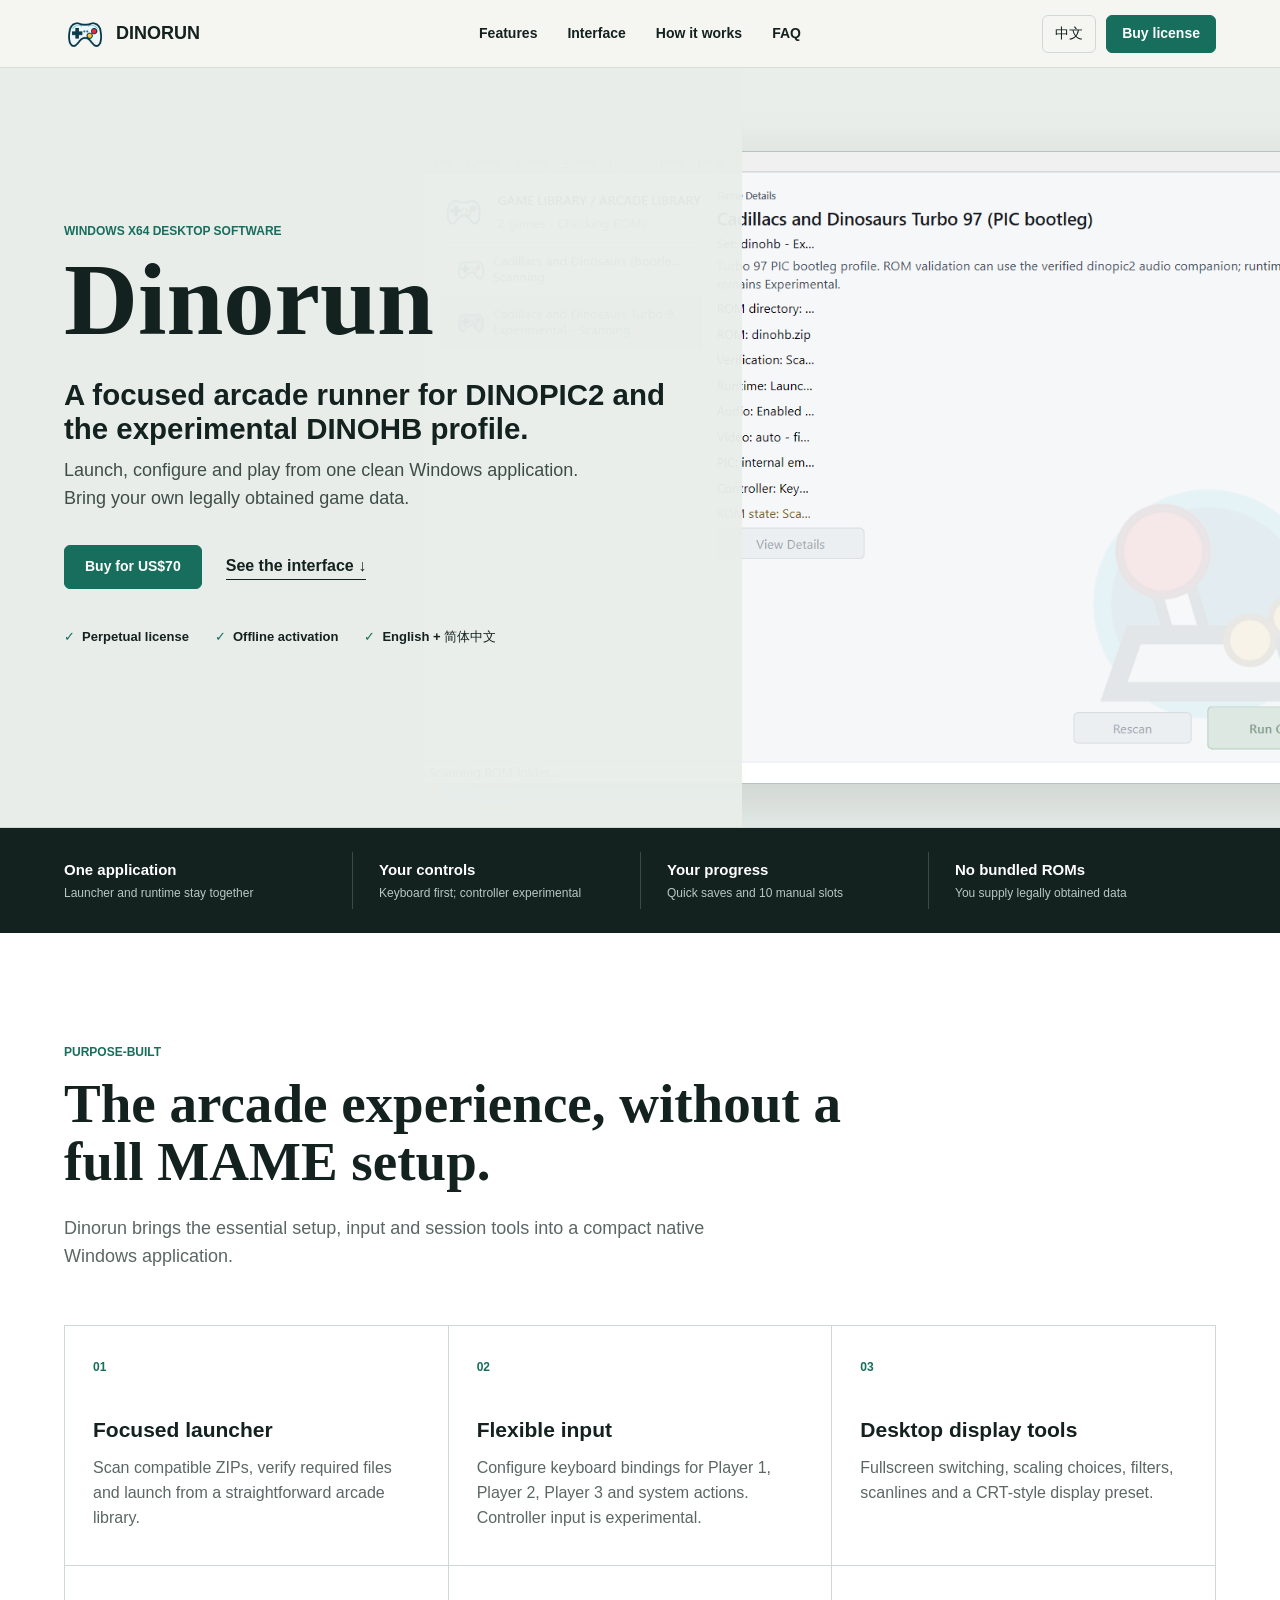
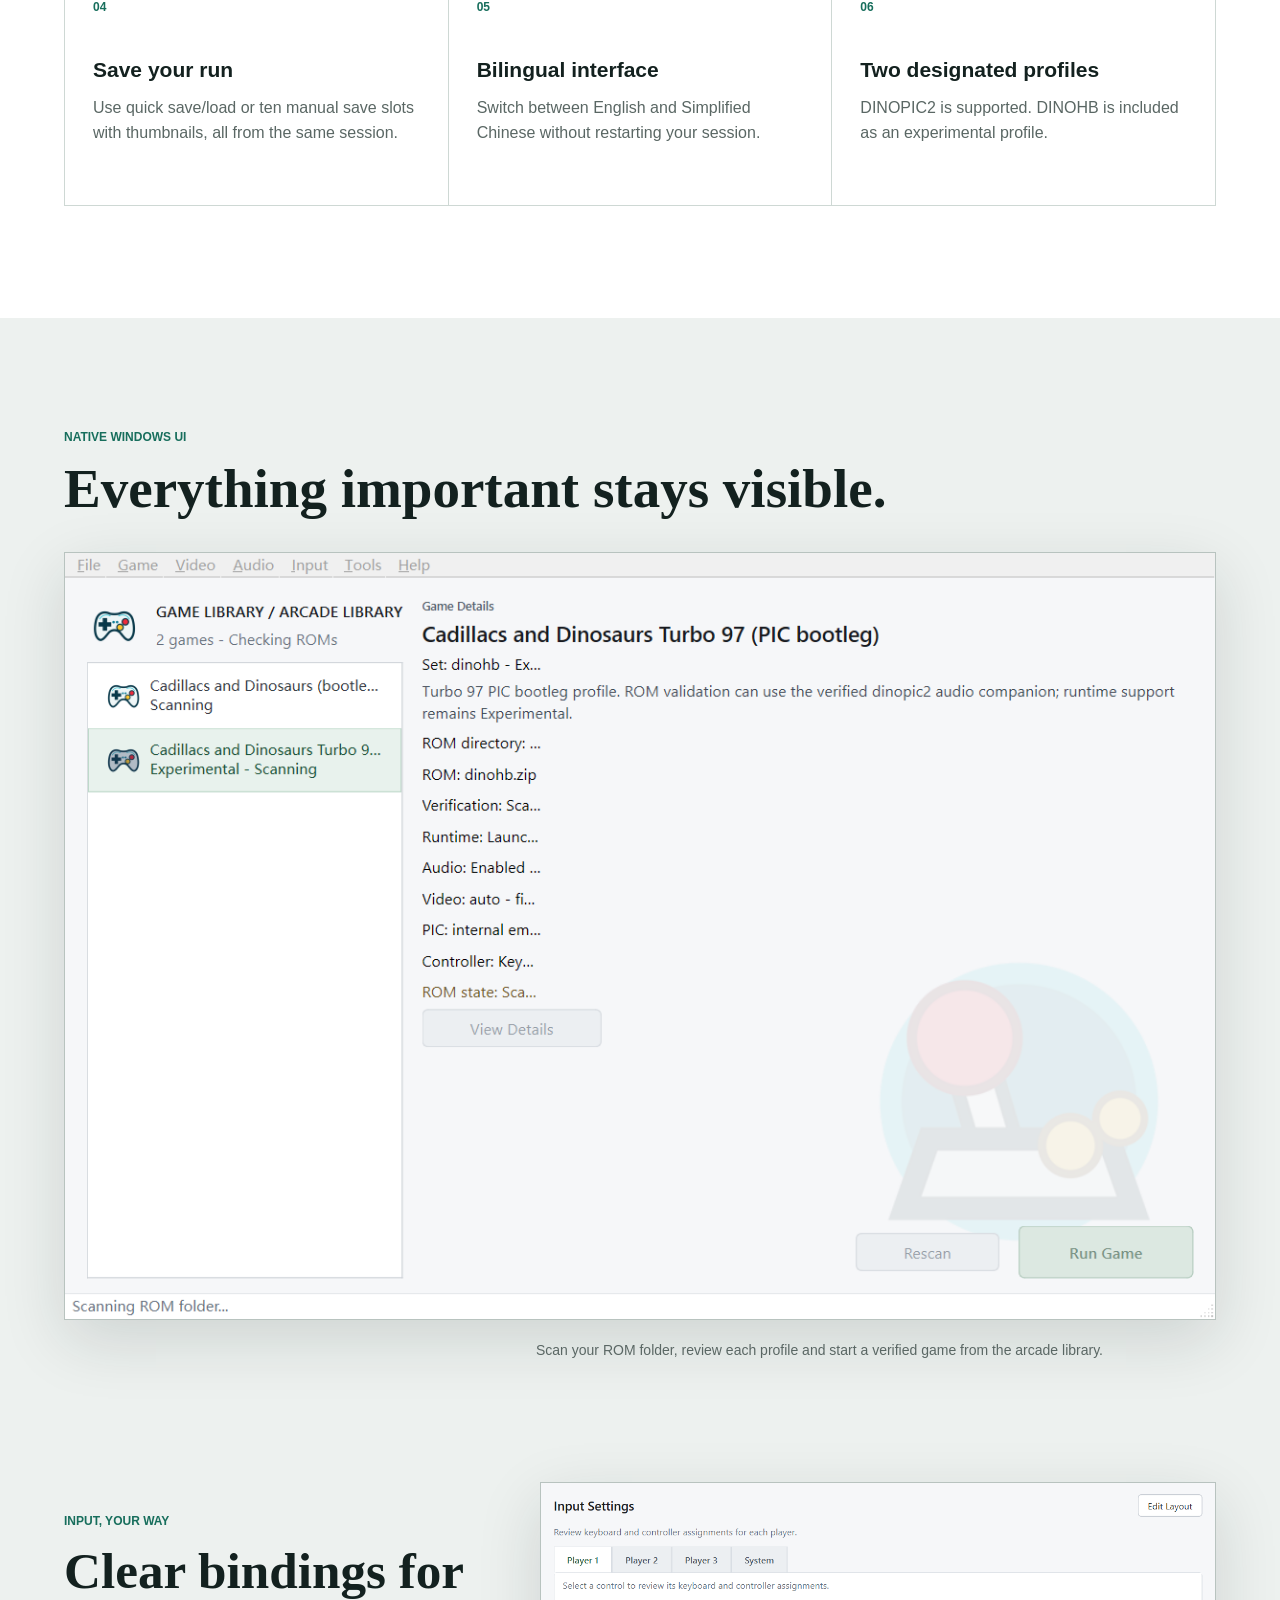
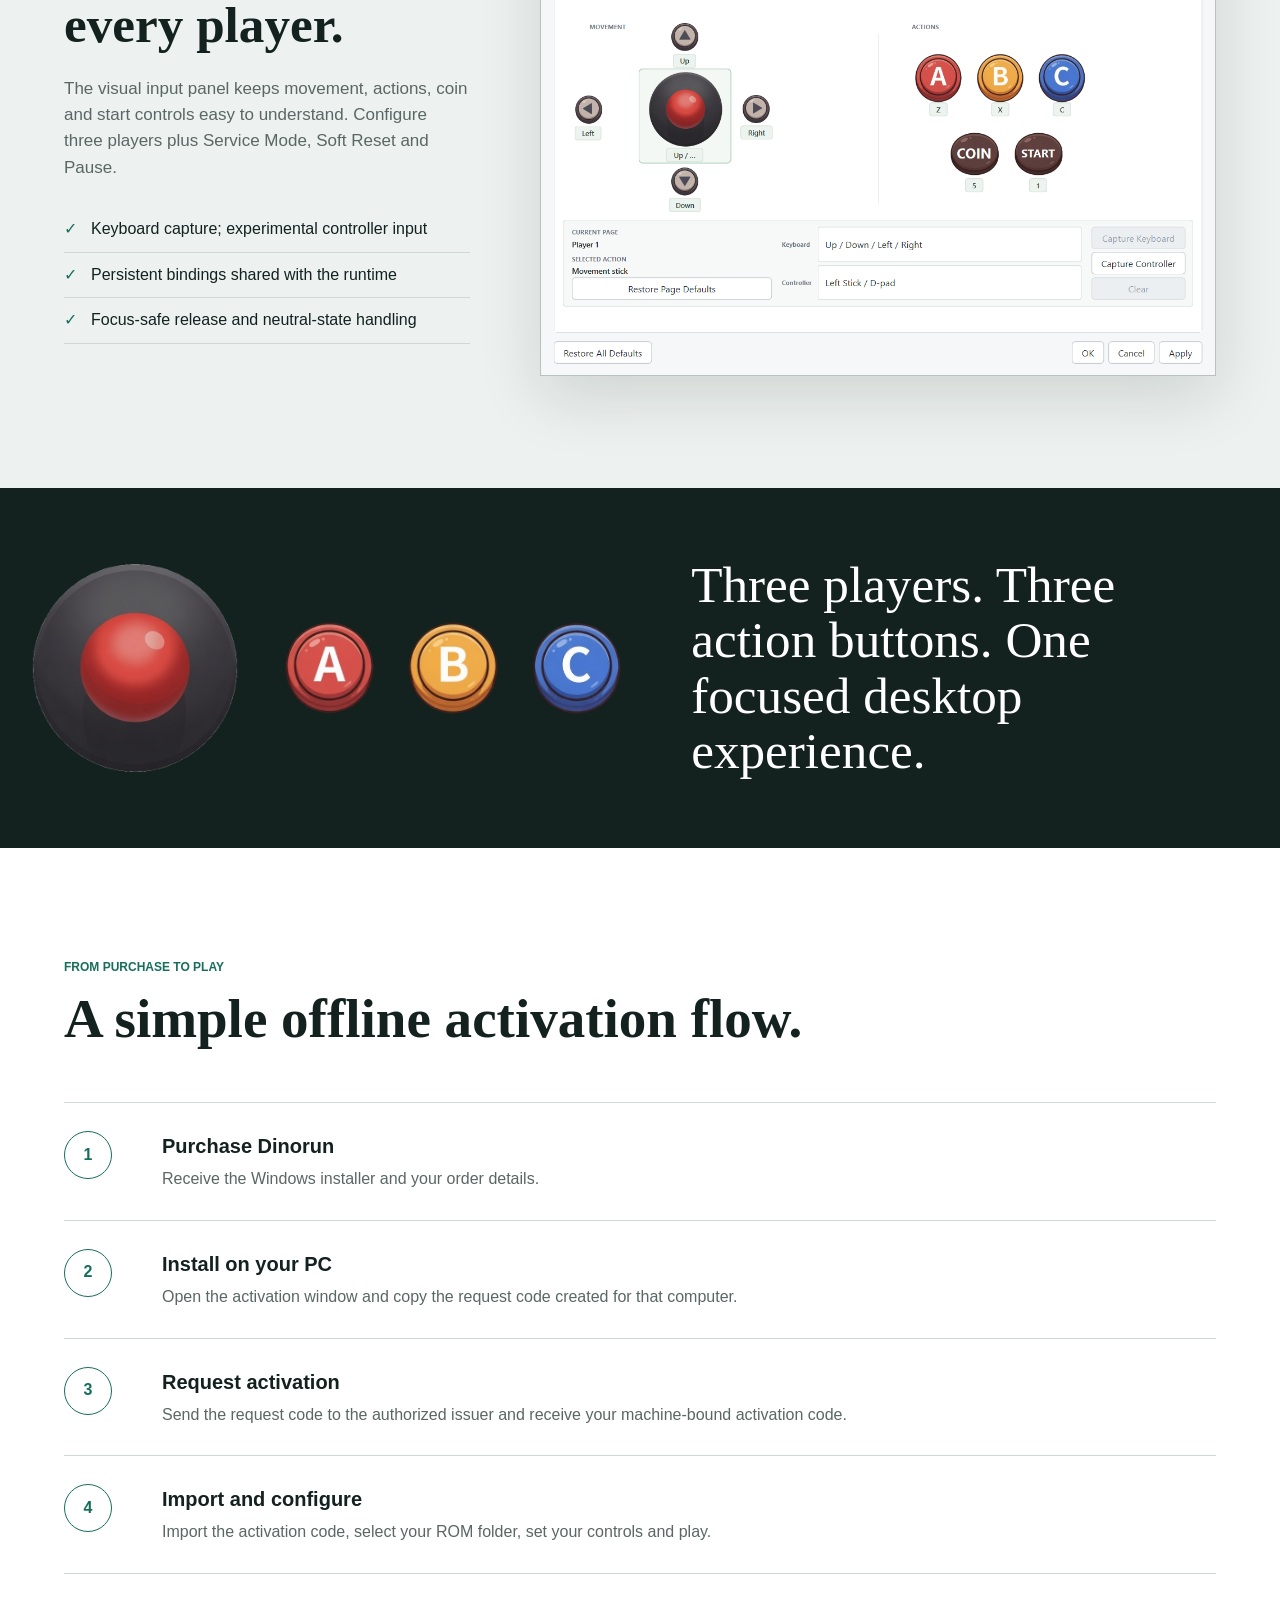
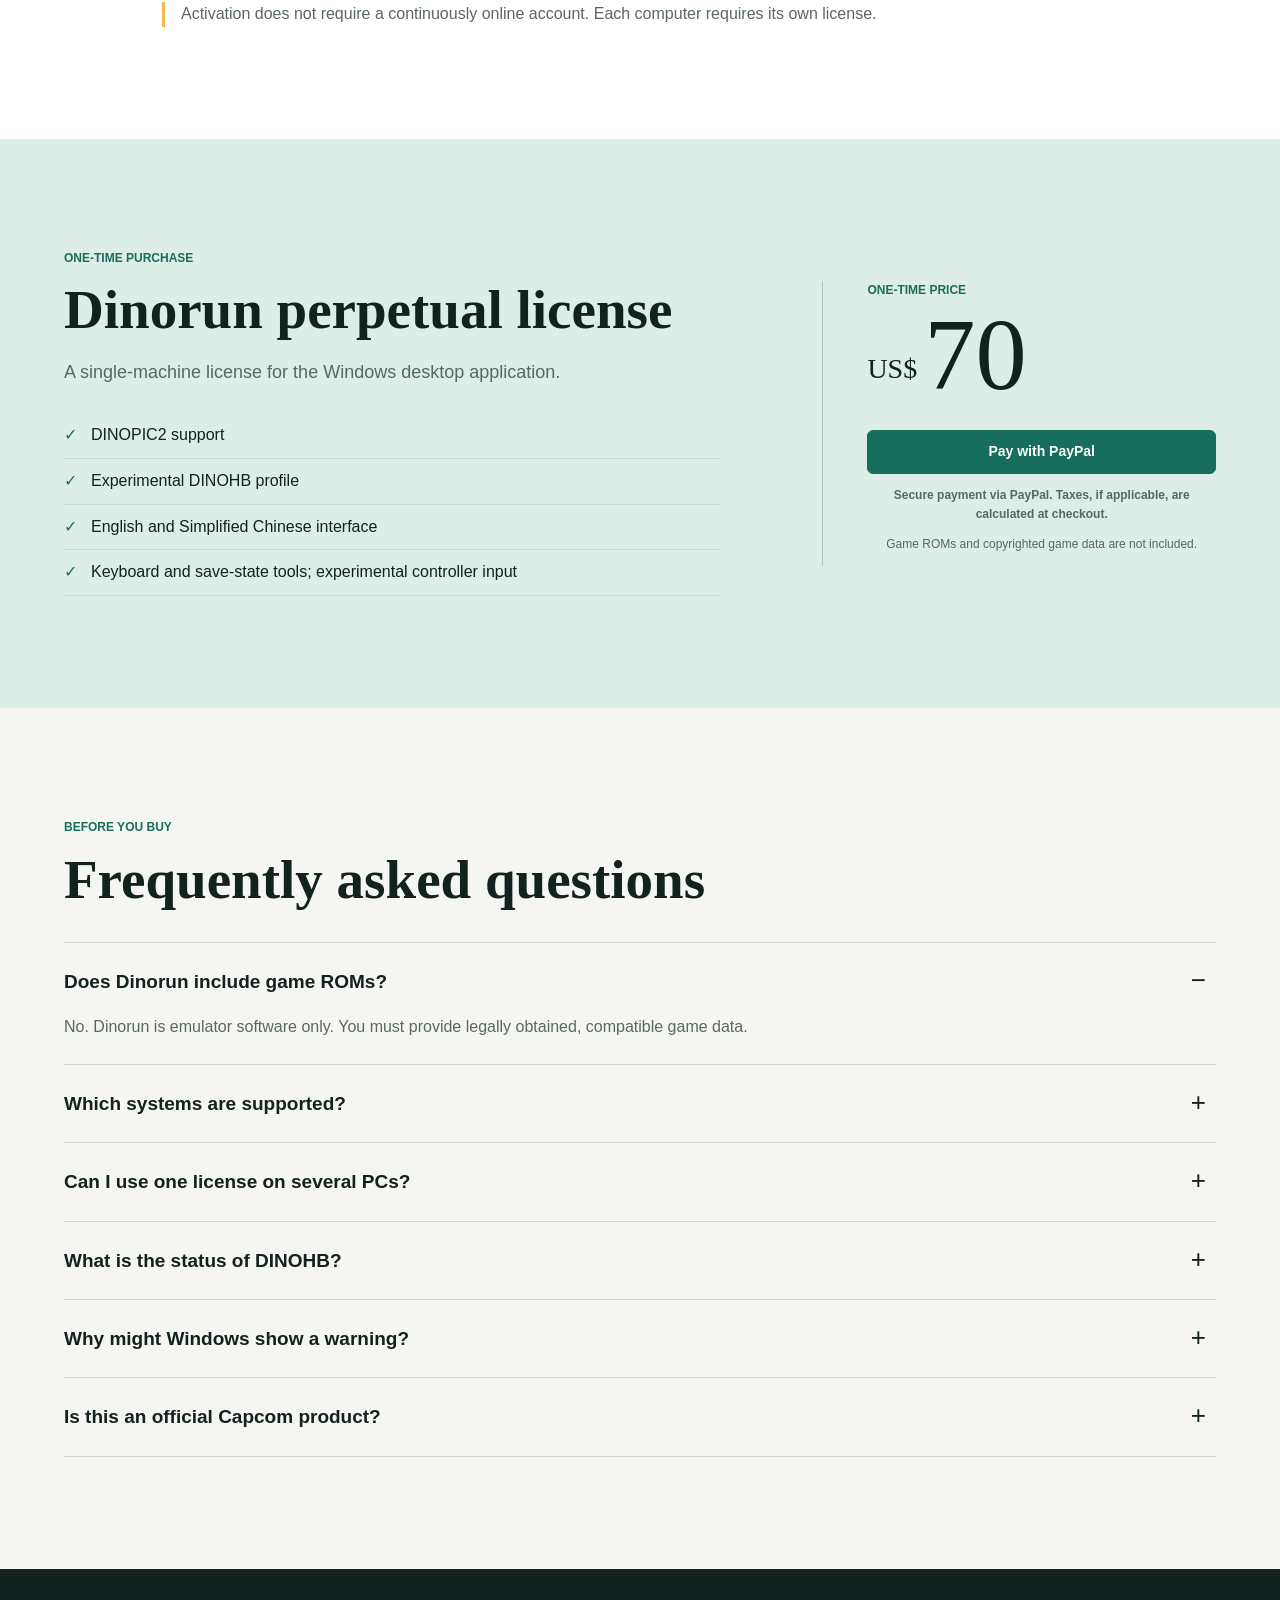
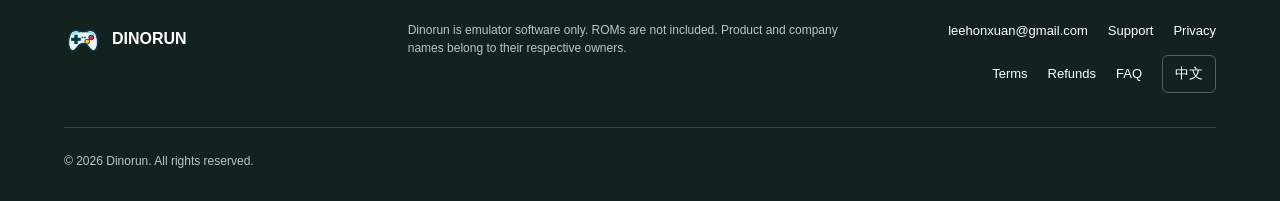
==== index.html @ 217b1811 "Clarify independent software and payment terms" ====
<!doctype html>
<html lang="en">
<head>
  <meta charset="utf-8">
  <meta name="viewport" content="width=device-width, initial-scale=1">
  <meta name="description" content="Dinorun is a focused Windows arcade runner for the DINOPIC2 and experimental DINOHB profiles. ROMs are not included.">
  <meta name="theme-color" content="#f5f6f2">
  <meta property="og:type" content="website">
  <meta property="og:title" content="Dinorun - Focused arcade software for Windows">
  <meta property="og:description" content="A streamlined Windows launcher, configurable controls, save states and offline single-machine licensing. ROMs are not included.">
  <meta property="og:image" content="assets/images/launcher-en.png">
  <title>Dinorun | Windows Arcade Software</title>
  <link rel="icon" href="assets/images/dinorun.ico">
  <link rel="stylesheet" href="styles.css">
  <script src="site-config.js" defer></script>
  <script src="script.js" defer></script>
</head>
<body>
  <a class="skip-link" href="#main" data-i18n="skip">Skip to content</a>

  <header class="site-header">
    <a class="brand" href="#top" aria-label="Dinorun home">
      <img src="assets/images/gamepad.png" alt="" width="42" height="42">
      <span>DINORUN</span>
    </a>
    <nav class="desktop-nav" aria-label="Primary navigation">
      <a href="#features" data-i18n="navFeatures">Features</a>
      <a href="#interface" data-i18n="navInterface">Interface</a>
      <a href="#how" data-i18n="navHow">How it works</a>
      <a href="#faq" data-i18n="navFaq">FAQ</a>
    </nav>
    <div class="header-actions">
      <button class="lang-toggle" type="button" aria-label="Switch language">
        <span data-lang-label>中文</span>
      </button>
      <a class="button button-small buy-link" href="#purchase" data-i18n="buy">Buy license</a>
    </div>
  </header>

  <main id="main">
    <section class="hero" id="top" aria-labelledby="hero-title">
      <img class="hero-product-shot locale-image" data-en="assets/images/launcher-en.png" data-zh="assets/images/launcher-zh.png" src="assets/images/launcher-en.png" alt="Dinorun launcher showing the arcade library">
      <div class="hero-scrim" aria-hidden="true"></div>
      <div class="hero-content">
        <p class="eyebrow" data-i18n="heroEyebrow">WINDOWS X64 DESKTOP SOFTWARE</p>
        <h1 id="hero-title">Dinorun</h1>
        <p class="hero-lead" data-i18n="heroLead">A focused arcade runner for DINOPIC2 and the experimental DINOHB profile.</p>
        <p class="hero-copy" data-i18n="heroCopy">Launch, configure and play from one clean Windows application. Bring your own legally obtained game data.</p>
        <div class="hero-actions">
          <a class="button buy-link" href="#purchase"><span data-i18n="buyFor">Buy for US$70</span></a>
          <a class="text-link" href="#interface"><span data-i18n="seeInterface">See the interface</span><span aria-hidden="true"> ↓</span></a>
        </div>
        <ul class="hero-facts" aria-label="Product summary">
          <li data-i18n="factLicense">Perpetual license</li>
          <li data-i18n="factOffline">Offline activation</li>
          <li data-i18n="factLanguage">English + 简体中文</li>
        </ul>
      </div>
    </section>

    <section class="trust-strip" aria-label="Product highlights">
      <div><strong data-i18n="trustOneTitle">One application</strong><span data-i18n="trustOneBody">Launcher and runtime stay together</span></div>
      <div><strong data-i18n="trustTwoTitle">Your controls</strong><span data-i18n="trustTwoBody">Keyboard first; controller experimental</span></div>
      <div><strong data-i18n="trustThreeTitle">Your progress</strong><span data-i18n="trustThreeBody">Quick saves and 10 manual slots</span></div>
      <div><strong data-i18n="trustFourTitle">No bundled ROMs</strong><span data-i18n="trustFourBody">You supply legally obtained data</span></div>
    </section>

    <section class="section features" id="features">
      <div class="section-heading">
        <p class="eyebrow" data-i18n="featuresEyebrow">PURPOSE-BUILT</p>
        <h2 data-i18n="featuresTitle">The arcade experience, without a full MAME setup.</h2>
        <p data-i18n="featuresIntro">Dinorun brings the essential setup, input and session tools into a compact native Windows application.</p>
      </div>
      <div class="feature-grid">
        <article>
          <span class="feature-number">01</span>
          <h3 data-i18n="featureLauncherTitle">Focused launcher</h3>
          <p data-i18n="featureLauncherBody">Scan compatible ZIPs, verify required files and launch from a straightforward arcade library.</p>
        </article>
        <article>
          <span class="feature-number">02</span>
          <h3 data-i18n="featureInputTitle">Flexible input</h3>
          <p data-i18n="featureInputBody">Configure keyboard bindings for Player 1, Player 2, Player 3 and system actions. Controller input is experimental.</p>
        </article>
        <article>
          <span class="feature-number">03</span>
          <h3 data-i18n="featureDisplayTitle">Desktop display tools</h3>
          <p data-i18n="featureDisplayBody">Fullscreen switching, scaling choices, filters, scanlines and a CRT-style display preset.</p>
        </article>
        <article>
          <span class="feature-number">04</span>
          <h3 data-i18n="featureSaveTitle">Save your run</h3>
          <p data-i18n="featureSaveBody">Use quick save/load or ten manual save slots with thumbnails, all from the same session.</p>
        </article>
        <article>
          <span class="feature-number">05</span>
          <h3 data-i18n="featureLanguageTitle">Bilingual interface</h3>
          <p data-i18n="featureLanguageBody">Switch between English and Simplified Chinese without restarting your session.</p>
        </article>
        <article>
          <span class="feature-number">06</span>
          <h3 data-i18n="featureProfilesTitle">Two designated profiles</h3>
          <p data-i18n="featureProfilesBody">DINOPIC2 is supported. DINOHB is included as an experimental profile.</p>
        </article>
      </div>
    </section>

    <section class="section interface" id="interface">
      <div class="section-heading compact">
        <p class="eyebrow" data-i18n="interfaceEyebrow">NATIVE WINDOWS UI</p>
        <h2 data-i18n="interfaceTitle">Everything important stays visible.</h2>
      </div>
      <figure class="product-window">
        <img class="locale-image" data-en="assets/images/launcher-en.png" data-zh="assets/images/launcher-zh.png" src="assets/images/launcher-en.png" alt="Dinorun arcade library launcher">
        <figcaption data-i18n="launcherCaption">Scan your ROM folder, review each profile and start a verified game from the arcade library.</figcaption>
      </figure>
      <div class="controls-showcase">
        <div class="controls-copy">
          <p class="eyebrow" data-i18n="controlsEyebrow">INPUT, YOUR WAY</p>
          <h2 data-i18n="controlsTitle">Clear bindings for every player.</h2>
          <p data-i18n="controlsBody">The visual input panel keeps movement, actions, coin and start controls easy to understand. Configure three players plus Service Mode, Soft Reset and Pause.</p>
          <ul class="check-list">
            <li data-i18n="controlsPointOne">Keyboard capture; experimental controller input</li>
            <li data-i18n="controlsPointTwo">Persistent bindings shared with the runtime</li>
            <li data-i18n="controlsPointThree">Focus-safe release and neutral-state handling</li>
          </ul>
        </div>
        <figure class="input-window">
          <img class="locale-image" data-en="assets/images/input-settings-en.png" data-zh="assets/images/input-settings-zh.png" src="assets/images/input-settings-en.png" alt="Dinorun input settings window">
        </figure>
      </div>
    </section>

    <section class="arcade-band" aria-label="Arcade controls">
      <div class="arcade-art" aria-hidden="true">
        <img class="stick" src="assets/images/joystick.png" alt="">
        <img src="assets/images/button-a.png" alt="">
        <img src="assets/images/button-b.png" alt="">
        <img src="assets/images/button-c.png" alt="">
      </div>
      <p data-i18n="arcadeBand">Three players. Three action buttons. One focused desktop experience.</p>
    </section>

    <section class="section how" id="how">
      <div class="section-heading">
        <p class="eyebrow" data-i18n="howEyebrow">FROM PURCHASE TO PLAY</p>
        <h2 data-i18n="howTitle">A simple offline activation flow.</h2>
      </div>
      <ol class="steps">
        <li><span>1</span><div><h3 data-i18n="stepOneTitle">Purchase Dinorun</h3><p data-i18n="stepOneBody">Receive the Windows installer and your order details.</p></div></li>
        <li><span>2</span><div><h3 data-i18n="stepTwoTitle">Install on your PC</h3><p data-i18n="stepTwoBody">Open the activation window and copy the request code created for that computer.</p></div></li>
        <li><span>3</span><div><h3 data-i18n="stepThreeTitle">Request activation</h3><p data-i18n="stepThreeBody">Send the request code to the authorized issuer and receive your machine-bound activation code.</p></div></li>
        <li><span>4</span><div><h3 data-i18n="stepFourTitle">Import and configure</h3><p data-i18n="stepFourBody">Import the activation code, select your ROM folder, set your controls and play.</p></div></li>
      </ol>
      <p class="note" data-i18n="activationNote">Activation does not require a continuously online account. Each computer requires its own license.</p>
    </section>

    <section class="section purchase" id="purchase">
      <div class="purchase-copy">
        <p class="eyebrow" data-i18n="purchaseEyebrow">ONE-TIME PURCHASE</p>
        <h2 data-i18n="purchaseTitle">Dinorun perpetual license</h2>
        <p data-i18n="purchaseBody">A single-machine license for the Windows desktop application.</p>
        <ul class="check-list">
          <li data-i18n="purchaseOne">DINOPIC2 support</li>
          <li data-i18n="purchaseTwo">Experimental DINOHB profile</li>
          <li data-i18n="purchaseThree">English and Simplified Chinese interface</li>
          <li data-i18n="purchaseFour">Keyboard and save-state tools; experimental controller input</li>
        </ul>
      </div>
      <div class="price-panel">
        <p data-i18n="priceLabel">ONE-TIME PRICE</p>
        <div class="price"><span>US$</span>70</div>
        <a class="button button-wide buy-link" href="#purchase" data-i18n="buyNow">Buy securely</a>
        <p class="checkout-status" data-i18n="checkoutPending">Secure payment via PayPal. Taxes, if applicable, are calculated at checkout.</p>
        <p class="price-fine" data-i18n="priceFine">Game ROMs and copyrighted game data are not included.</p>
      </div>
    </section>

    <section class="section faq" id="faq">
      <div class="section-heading compact">
        <p class="eyebrow" data-i18n="faqEyebrow">BEFORE YOU BUY</p>
        <h2 data-i18n="faqTitle">Frequently asked questions</h2>
      </div>
      <div class="faq-list">
        <details open>
          <summary data-i18n="faqRomQ">Does Dinorun include game ROMs?</summary>
          <p data-i18n="faqRomA">No. Dinorun is emulator software only. You must provide legally obtained, compatible game data.</p>
        </details>
        <details>
          <summary data-i18n="faqSystemQ">Which systems are supported?</summary>
          <p data-i18n="faqSystemA">Dinorun is built for Windows x64 desktop computers. It is not offered for Android, iOS or macOS.</p>
        </details>
        <details>
          <summary data-i18n="faqLicenseQ">Can I use one license on several PCs?</summary>
          <p data-i18n="faqLicenseA">No. The perpetual license is bound to one computer. A different computer requires a separate activation.</p>
        </details>
        <details>
          <summary data-i18n="faqProfileQ">What is the status of DINOHB?</summary>
          <p data-i18n="faqProfileA">DINOHB remains experimental. DINOPIC2 is the primary supported profile.</p>
        </details>
        <details>
          <summary data-i18n="faqWarningQ">Why might Windows show a warning?</summary>
          <p data-i18n="faqWarningA">The current build is not code-signed, so Windows SmartScreen or antivirus software may warn on first launch. Verify files using the publisher-provided SHA-256 checksums.</p>
        </details>
        <details>
          <summary data-i18n="faqTrademarkQ">Is this an official Capcom product?</summary>
          <p data-i18n="faqTrademarkA">No. Dinorun is an independent software project and is not affiliated with, authorized, sponsored or endorsed by Capcom.</p>
        </details>
      </div>
    </section>
  </main>

  <footer class="site-footer">
    <div class="footer-brand"><img src="assets/images/gamepad.png" alt="" width="38" height="38"><strong>DINORUN</strong></div>
    <p data-i18n="footerLegal">Dinorun is emulator software only. ROMs are not included. Product and company names belong to their respective owners.</p>
    <div class="footer-links">
      <a class="support-link" href="mailto:leehonxuan@gmail.com">leehonxuan@gmail.com</a>
      <a href="support.html" data-i18n="support">Support</a>
      <a href="privacy.html" data-i18n="privacy">Privacy</a>
      <a href="terms.html" data-i18n="terms">Terms</a>
      <a href="refunds.html" data-i18n="refunds">Refunds</a>
      <a href="#faq" data-i18n="legal">FAQ</a>
      <button class="lang-toggle footer-lang" type="button" data-lang-label>中文</button>
    </div>
    <p class="copyright">© <span data-year></span> Dinorun. <span data-i18n="rights">All rights reserved.</span></p>
  </footer>

  <dialog class="checkout-dialog">
    <button class="dialog-close" type="button" aria-label="Close">×</button>
    <img src="assets/images/gamepad.png" alt="" width="58" height="58">
    <h2 data-i18n="dialogTitle">PayPal checkout</h2>
    <p data-i18n="dialogBody">The PayPal payment page should open in a new tab. If it does not open, please contact support.</p>
    <button class="button dialog-ok" type="button" data-i18n="dialogOk">Got it</button>
  </dialog>
</body>
</html>
---- styles.css ----
:root {
  --ink: #13211f;
  --muted: #5a6764;
  --paper: #f5f6f2;
  --white: #ffffff;
  --line: #ced8d4;
  --green: #176e5c;
  --green-dark: #0d4d40;
  --mint: #dceee7;
  --red: #c94a43;
  --yellow: #f2b84b;
  --blue: #4e75b9;
  --shadow: 0 20px 60px rgba(18, 37, 33, 0.14);
  font-family: Inter, "Segoe UI", "Noto Sans", "Microsoft YaHei", Arial, sans-serif;
  color: var(--ink);
  background: var(--paper);
  font-synthesis: none;
}

* { box-sizing: border-box; }
html { scroll-behavior: smooth; }
body { margin: 0; background: var(--paper); line-height: 1.55; }
body, button, a { letter-spacing: 0; }
img { display: block; max-width: 100%; }
a { color: inherit; }
button, a { -webkit-tap-highlight-color: transparent; }

.skip-link {
  position: fixed;
  left: 12px;
  top: -60px;
  z-index: 100;
  padding: 10px 14px;
  background: var(--ink);
  color: white;
}
.skip-link:focus { top: 12px; }

.site-header {
  position: sticky;
  top: 0;
  z-index: 50;
  min-height: 68px;
  padding: 0 5vw;
  display: grid;
  grid-template-columns: 1fr auto 1fr;
  align-items: center;
  border-bottom: 1px solid rgba(19, 33, 31, 0.12);
  background: rgba(245, 246, 242, 0.94);
  backdrop-filter: blur(14px);
}

.brand { display: inline-flex; width: fit-content; align-items: center; gap: 10px; text-decoration: none; font-weight: 900; font-size: 18px; }
.brand img { width: 42px; height: 42px; object-fit: contain; }
.desktop-nav { display: flex; gap: 30px; font-size: 14px; font-weight: 650; }
.desktop-nav a, .text-link, .footer-links a { text-decoration: none; }
.desktop-nav a:hover, .footer-links a:hover { color: var(--green); }
.header-actions { justify-self: end; display: flex; align-items: center; gap: 10px; }

.button, .lang-toggle {
  min-height: 44px;
  display: inline-flex;
  align-items: center;
  justify-content: center;
  border: 1px solid var(--green);
  border-radius: 6px;
  background: var(--green);
  color: white;
  padding: 0 20px;
  font: inherit;
  font-size: 14px;
  font-weight: 750;
  text-decoration: none;
  cursor: pointer;
  transition: background 160ms ease, border-color 160ms ease, transform 160ms ease;
}
.button:hover { background: var(--green-dark); border-color: var(--green-dark); transform: translateY(-1px); }
.button-small { min-height: 38px; padding: 0 15px; }
.button-wide { width: 100%; }
.lang-toggle { min-height: 38px; padding: 0 12px; border-color: var(--line); background: transparent; color: var(--ink); }
.lang-toggle:hover { border-color: var(--ink); }

.hero {
  position: relative;
  min-height: min(760px, calc(100vh - 68px));
  overflow: hidden;
  display: flex;
  align-items: center;
  border-bottom: 1px solid var(--line);
  background: #e9eeeb;
}
.hero-product-shot {
  position: absolute;
  z-index: 0;
  width: min(74vw, 1180px);
  right: -7vw;
  top: 11%;
  box-shadow: var(--shadow);
  border: 1px solid #b8c3bf;
}
.hero-scrim {
  position: absolute;
  inset: 0 auto 0 0;
  width: 58%;
  z-index: 1;
  background: rgba(233, 238, 235, .96);
}
.hero-content { position: relative; z-index: 2; width: min(650px, 88vw); margin-left: max(5vw, calc((100vw - 1440px) / 2)); padding: 84px 0 108px; }
.eyebrow { margin: 0 0 16px; color: var(--green); font-size: 12px; line-height: 1.2; font-weight: 850; text-transform: uppercase; }
.hero h1 { margin: 0; font-family: Georgia, "Times New Roman", serif; font-size: clamp(64px, 8vw, 124px); line-height: .9; font-weight: 700; }
.hero-lead { max-width: 610px; margin: 32px 0 12px; font-size: clamp(24px, 2.3vw, 38px); line-height: 1.14; font-weight: 720; }
.hero-copy { max-width: 560px; margin: 0; color: #3f4d49; font-size: 18px; }
.hero-actions { display: flex; align-items: center; gap: 24px; margin-top: 32px; }
.text-link { font-weight: 750; border-bottom: 1px solid currentColor; }
.hero-facts { display: flex; flex-wrap: wrap; gap: 10px 26px; padding: 0; margin: 38px 0 0; list-style: none; font-size: 13px; font-weight: 700; }
.hero-facts li::before { content: "✓"; color: var(--green); margin-right: 7px; }

.trust-strip { display: grid; grid-template-columns: repeat(4, 1fr); background: var(--ink); color: white; padding: 24px 5vw; }
.trust-strip div { padding: 6px 26px; border-left: 1px solid rgba(255,255,255,.18); }
.trust-strip div:first-child { border-left: 0; padding-left: 0; }
.trust-strip strong, .trust-strip span { display: block; }
.trust-strip strong { font-size: 15px; }
.trust-strip span { margin-top: 3px; color: #b9c7c3; font-size: 12px; }

.section { padding: 112px max(5vw, calc((100vw - 1440px) / 2)); }
.section-heading { max-width: 840px; margin-bottom: 54px; }
.section-heading.compact { margin-bottom: 34px; }
.section h2 { margin: 0; max-width: 850px; font-family: Georgia, "Times New Roman", serif; font-size: clamp(38px, 4.3vw, 68px); line-height: 1.05; }
.section-heading > p:last-child { max-width: 700px; margin: 24px 0 0; color: var(--muted); font-size: 18px; }

.features { background: var(--white); }
.feature-grid { display: grid; grid-template-columns: repeat(3, 1fr); border-top: 1px solid var(--line); border-left: 1px solid var(--line); }
.feature-grid article { min-height: 240px; padding: 28px; border-right: 1px solid var(--line); border-bottom: 1px solid var(--line); }
.feature-number { color: var(--green); font-size: 12px; font-weight: 850; }
.feature-grid h3 { margin: 36px 0 9px; font-size: 21px; }
.feature-grid p { margin: 0; color: var(--muted); }

.interface { background: #edf1ef; }
.product-window { margin: 0; }
.product-window img, .input-window img { width: 100%; border: 1px solid #b8c3bf; box-shadow: var(--shadow); }
.product-window figcaption { max-width: 680px; margin: 20px 0 0 auto; color: var(--muted); font-size: 14px; }
.controls-showcase { display: grid; grid-template-columns: minmax(280px, .75fr) minmax(560px, 1.25fr); gap: 70px; align-items: center; margin-top: 120px; }
.controls-copy h2 { margin-bottom: 24px; font-size: clamp(36px, 4vw, 62px); }
.controls-copy > p:not(.eyebrow) { color: var(--muted); font-size: 17px; }
.input-window { margin: 0; }
.check-list { padding: 0; margin: 26px 0 0; list-style: none; }
.check-list li { position: relative; padding: 10px 0 10px 27px; border-bottom: 1px solid var(--line); }
.check-list li::before { content: "✓"; position: absolute; left: 0; color: var(--green); font-weight: 900; }

.arcade-band { min-height: 360px; padding: 50px 5vw; display: grid; grid-template-columns: 1fr 1fr; gap: 8vw; align-items: center; overflow: hidden; background: var(--ink); color: white; }
.arcade-band p { max-width: 570px; margin: 0; font-family: Georgia, "Times New Roman", serif; font-size: clamp(32px, 4vw, 62px); line-height: 1.08; }
.arcade-art { display: flex; align-items: center; justify-content: center; gap: clamp(6px, 2vw, 24px); }
.arcade-art img { width: clamp(70px, 8vw, 126px); height: clamp(70px, 8vw, 126px); object-fit: contain; }
.arcade-art .stick { width: clamp(140px, 17vw, 250px); height: clamp(140px, 17vw, 250px); margin-right: 12px; }

.how { background: var(--white); }
.steps { padding: 0; margin: 0; list-style: none; border-top: 1px solid var(--line); }
.steps li { display: grid; grid-template-columns: 72px 1fr; gap: 26px; padding: 28px 0; border-bottom: 1px solid var(--line); }
.steps > li > span { width: 48px; height: 48px; display: grid; place-items: center; border: 1px solid var(--green); border-radius: 50%; color: var(--green); font-weight: 850; }
.steps h3 { margin: 0 0 5px; font-size: 20px; }
.steps p { margin: 0; color: var(--muted); }
.note { margin: 28px 0 0 98px; padding-left: 16px; border-left: 3px solid var(--yellow); color: var(--muted); }

.purchase { display: grid; grid-template-columns: 1.25fr .75fr; gap: 8vw; background: #dceee7; }
.purchase-copy h2 { margin-bottom: 20px; }
.purchase-copy > p:not(.eyebrow) { color: var(--muted); font-size: 18px; }
.price-panel { align-self: center; padding-left: 44px; border-left: 1px solid #a9c8bc; }
.price-panel > p:first-child { margin: 0; color: var(--green); font-size: 12px; font-weight: 850; }
.price { margin: 4px 0 24px; font-family: Georgia, "Times New Roman", serif; font-size: clamp(72px, 8vw, 118px); line-height: 1; }
.price span { margin-right: 7px; font-family: inherit; font-size: 28px; vertical-align: 40%; }
.checkout-status, .price-fine { color: var(--muted); font-size: 12px; text-align: center; }
.checkout-status { margin-bottom: 0; font-weight: 700; }

.faq { background: var(--paper); }
.faq-list { border-top: 1px solid var(--line); }
.faq-list details { border-bottom: 1px solid var(--line); }
.faq-list summary { position: relative; padding: 24px 52px 24px 0; cursor: pointer; list-style: none; font-size: 19px; font-weight: 750; }
.faq-list summary::-webkit-details-marker { display: none; }
.faq-list summary::after { content: "+"; position: absolute; right: 10px; font-size: 26px; font-weight: 400; line-height: 1; }
.faq-list details[open] summary::after { content: "−"; }
.faq-list p { max-width: 850px; margin: -6px 0 24px; color: var(--muted); }

.site-footer { padding: 52px 5vw 30px; display: grid; grid-template-columns: 1fr 1.5fr 1fr; gap: 34px; align-items: start; background: var(--ink); color: white; }
.footer-brand { display: flex; align-items: center; gap: 10px; }
.site-footer > p { margin: 0; color: #b9c7c3; font-size: 12px; }
.footer-links { display: flex; justify-content: flex-end; align-items: center; flex-wrap: wrap; gap: 14px 20px; font-size: 13px; }
.footer-lang { color: white; border-color: #536560; }
.copyright { grid-column: 1 / -1; padding-top: 24px; border-top: 1px solid #374743; }

.legal-main { min-height: calc(100vh - 68px); background: var(--white); }
.legal-hero { padding: 86px max(5vw, calc((100vw - 1120px) / 2)) 48px; border-bottom: 1px solid var(--line); background: var(--mint); }
.legal-hero h1 { max-width: 900px; margin: 0; font-family: Georgia, "Times New Roman", serif; font-size: clamp(48px, 6vw, 82px); line-height: 1; }
.legal-hero p:last-child { margin: 20px 0 0; color: var(--muted); }
.legal-document { max-width: 920px; margin: 0 auto; padding: 72px 24px 110px; }
.legal-document h2 { margin: 52px 0 14px; font-family: Georgia, "Times New Roman", serif; font-size: 31px; line-height: 1.2; }
.legal-document h2:first-child { margin-top: 0; }
.legal-document h3 { margin: 30px 0 10px; font-size: 19px; }
.legal-document p, .legal-document li { color: #3f4d49; }
.legal-document ul { padding-left: 22px; }
.legal-document li { margin: 8px 0; }
.legal-document a { color: var(--green); font-weight: 700; }
.legal-callout { margin: 30px 0; padding: 22px 24px; border-left: 4px solid var(--green); background: #f1f7f4; }
.legal-callout p { margin: 0; color: var(--ink); }
.legal-contact { margin-top: 58px; padding-top: 28px; border-top: 1px solid var(--line); }
.legal-language-note { font-size: 13px; color: var(--muted); }

.completion-main { min-height: calc(100vh - 68px); background: var(--white); }
.completion-hero { padding: 76px max(5vw, calc((100vw - 920px) / 2)) 56px; border-bottom: 1px solid #a9c8bc; background: var(--mint); }
.completion-hero > div { position: relative; padding-left: 90px; }
.completion-status { position: absolute; top: 2px; left: 0; width: 62px; height: 62px; display: grid; place-items: center; border-radius: 50%; background: var(--green); color: white; font-size: 34px; font-weight: 850; }
.completion-hero h1 { margin: 0; font-family: Georgia, "Times New Roman", serif; font-size: clamp(48px, 6vw, 76px); line-height: 1; }
.completion-lead { max-width: 760px; margin: 22px 0 0; color: #354640; font-size: 19px; }
.verification-note { width: fit-content; margin: 22px 0 0; padding: 10px 14px; border-left: 3px solid var(--yellow); background: rgba(255,255,255,.54); color: #354640; font-size: 13px; font-weight: 700; }
.completion-content { max-width: 920px; margin: 0 auto; padding: 66px 24px 94px; }
.completion-content h2 { margin: 0 0 34px; font-family: Georgia, "Times New Roman", serif; font-size: clamp(32px, 4vw, 48px); line-height: 1.1; }
.completion-steps { padding: 0; margin: 0; list-style: none; counter-reset: completion-step; border-top: 1px solid var(--line); }
.completion-steps li { counter-increment: completion-step; display: grid; grid-template-columns: 48px 210px 1fr; gap: 20px; align-items: start; padding: 24px 0; border-bottom: 1px solid var(--line); }
.completion-steps li::before { content: counter(completion-step); width: 38px; height: 38px; display: grid; place-items: center; border: 1px solid var(--green); border-radius: 50%; color: var(--green); font-weight: 850; }
.completion-steps strong { padding-top: 6px; }
.completion-steps span { padding-top: 5px; color: var(--muted); }
.activation-contact { margin-top: 40px; padding: 26px 28px; border-left: 4px solid var(--green); background: #f1f7f4; }
.activation-contact .eyebrow { margin-bottom: 10px; }
.activation-contact a { color: var(--green); font-size: 19px; font-weight: 800; }
.activation-contact span { margin: 0 10px; color: var(--muted); }
.completion-help { margin: 24px 0 0; color: var(--muted); font-size: 13px; }
.completion-footer { padding-top: 38px; }

.support-main { min-height: calc(100vh - 68px); background: var(--white); }
.support-hero { padding: 78px max(5vw, calc((100vw - 1120px) / 2)) 54px; border-bottom: 1px solid var(--line); background: var(--mint); }
.support-hero h1 { max-width: 900px; margin: 0; font-family: Georgia, "Times New Roman", serif; font-size: clamp(48px, 6vw, 82px); line-height: 1; }
.support-hero p:last-child { max-width: 700px; margin: 22px 0 0; color: #354640; font-size: 19px; }
.support-content { max-width: 1120px; margin: 0 auto; padding: 68px 24px 100px; display: grid; grid-template-columns: minmax(0, 1.35fr) minmax(260px, .65fr); gap: 68px; }
.support-form-panel h2, .support-aside h2 { margin: 0; font-family: Georgia, "Times New Roman", serif; font-size: clamp(32px, 4vw, 48px); line-height: 1.1; }
.support-intro { max-width: 650px; margin: 18px 0 30px; color: var(--muted); }
.support-form { display: grid; grid-template-columns: 1fr 1fr; gap: 18px 20px; }
.support-form label { display: grid; gap: 7px; color: var(--ink); font-size: 14px; font-weight: 750; }
.support-form input, .support-form select, .support-form textarea { width: 100%; border: 1px solid #b8c8c2; border-radius: 6px; background: #fbfcfa; color: var(--ink); padding: 12px 13px; font: inherit; font-size: 15px; }
.support-form input, .support-form select { min-height: 46px; }
.support-form textarea { min-height: 170px; resize: vertical; }
.support-form input:focus, .support-form select:focus, .support-form textarea:focus { border-color: var(--green); outline: 3px solid rgba(23, 110, 92, .16); }
.support-message-field, .support-safety, .support-form > .button, .support-submit-note { grid-column: 1 / -1; }
.support-safety { margin: 0; color: var(--muted); font-size: 12px; }
.support-submit-note { min-height: 22px; margin: -4px 0 0; color: var(--green-dark); font-size: 13px; font-weight: 700; }
.support-aside { align-self: start; padding: 30px; border-left: 1px solid var(--line); background: #f1f7f4; }
.support-aside .eyebrow { margin-bottom: 12px; }
.support-aside > div > p:not(.eyebrow) { color: var(--muted); }
.support-email { display: inline-block; margin: 8px 0 12px; color: var(--green); font-size: 18px; font-weight: 800; overflow-wrap: anywhere; }
.support-aside-note { padding-top: 18px; border-top: 1px solid var(--line); font-size: 13px; }

.checkout-dialog { width: min(440px, calc(100vw - 36px)); padding: 34px; border: 0; border-radius: 8px; color: var(--ink); box-shadow: var(--shadow); text-align: center; }
.checkout-dialog::backdrop { background: rgba(8, 20, 17, .62); }
.checkout-dialog img { margin: 0 auto 18px; }
.checkout-dialog h2 { margin: 0; font-family: Georgia, "Times New Roman", serif; font-size: 30px; }
.checkout-dialog p { color: var(--muted); }
.dialog-close { position: absolute; top: 10px; right: 12px; width: 36px; height: 36px; border: 0; background: transparent; font-size: 28px; cursor: pointer; }
.dialog-ok { margin-top: 8px; }

:focus-visible { outline: 3px solid var(--yellow); outline-offset: 3px; }

@media (max-width: 980px) {
  .site-header { grid-template-columns: 1fr auto; }
  .desktop-nav { display: none; }
  .hero { min-height: 700px; align-items: flex-start; }
  .hero-product-shot { width: 920px; max-width: none; top: 290px; right: -330px; opacity: .72; }
  .hero-scrim { width: 100%; height: 54%; background: rgba(233, 238, 235, .98); }
  .hero-content { padding-top: 72px; }
  .hero h1 { font-size: 76px; }
  .hero-lead { max-width: 650px; font-size: 30px; }
  .trust-strip { grid-template-columns: 1fr 1fr; row-gap: 18px; }
  .trust-strip div:nth-child(3) { border-left: 0; padding-left: 0; }
  .feature-grid { grid-template-columns: 1fr 1fr; }
  .controls-showcase { grid-template-columns: 1fr; gap: 42px; }
  .controls-copy { max-width: 720px; }
  .arcade-band { grid-template-columns: 1fr; gap: 32px; }
  .arcade-art { justify-content: flex-start; }
  .purchase { grid-template-columns: 1fr; gap: 48px; }
  .price-panel { padding: 38px 0 0; border-left: 0; border-top: 1px solid #a9c8bc; }
  .site-footer { grid-template-columns: 1fr 1fr; }
  .site-footer > p { grid-column: 1 / -1; grid-row: 2; }
}

@media (max-width: 640px) {
  .site-header { min-height: 60px; padding: 0 18px; }
  .brand img { width: 36px; height: 36px; }
  .brand span { font-size: 16px; }
  .header-actions .button { display: none; }
  .hero { min-height: 720px; }
  .hero-content { width: auto; margin: 0; padding: 58px 20px 250px; }
  .hero h1 { font-size: 60px; }
  .hero-lead { margin-top: 24px; font-size: 25px; }
  .hero-copy { font-size: 16px; }
  .hero-product-shot { top: auto; bottom: 28px; right: -210px; width: 690px; }
  .hero-actions { align-items: stretch; flex-direction: column; gap: 16px; }
  .hero-actions .button { width: 100%; }
  .text-link { width: fit-content; }
  .hero-facts { gap: 7px 16px; margin-top: 24px; }
  .trust-strip { grid-template-columns: 1fr; padding: 22px 20px; }
  .trust-strip div, .trust-strip div:nth-child(3) { padding: 10px 0; border-left: 0; border-bottom: 1px solid rgba(255,255,255,.14); }
  .trust-strip div:last-child { border-bottom: 0; }
  .section { padding: 78px 20px; }
  .section h2 { font-size: 39px; }
  .section-heading { margin-bottom: 38px; }
  .feature-grid { grid-template-columns: 1fr; }
  .feature-grid article { min-height: 200px; }
  .controls-showcase { margin-top: 80px; }
  .product-window figcaption { font-size: 12px; }
  .arcade-band { padding: 42px 20px; }
  .arcade-art { gap: 3px; }
  .arcade-art .stick { margin-right: 0; }
  .steps li { grid-template-columns: 48px 1fr; gap: 16px; }
  .steps > li > span { width: 40px; height: 40px; }
  .note { margin-left: 0; }
  .price { font-size: 88px; }
  .site-footer { grid-template-columns: 1fr; padding: 42px 20px 24px; }
  .site-footer > p { grid-column: auto; grid-row: auto; }
  .footer-links { justify-content: flex-start; flex-wrap: wrap; }
  .legal-main { min-height: calc(100vh - 60px); }
  .legal-hero { padding: 58px 20px 36px; }
  .legal-document { padding: 50px 20px 76px; }
  .legal-document h2 { font-size: 27px; }
  .completion-main { min-height: calc(100vh - 60px); }
  .completion-hero { padding: 52px 20px 38px; }
  .completion-hero > div { padding-left: 0; }
  .completion-status { position: static; width: 52px; height: 52px; margin-bottom: 24px; font-size: 28px; }
  .completion-hero h1 { font-size: 46px; }
  .completion-lead { font-size: 17px; }
  .verification-note { width: auto; }
  .completion-content { padding: 48px 20px 70px; }
  .completion-steps li { grid-template-columns: 42px 1fr; gap: 12px; }
  .completion-steps strong, .completion-steps span { grid-column: 2; padding-top: 0; }
  .completion-steps strong { align-self: center; }
  .completion-steps span { margin-top: -5px; }
  .activation-contact { padding: 22px 20px; }
  .activation-contact a, .activation-contact span { display: block; width: fit-content; }
  .activation-contact span { margin: 7px 0; }
  .support-main { min-height: calc(100vh - 60px); }
  .support-hero { padding: 58px 20px 38px; }
  .support-hero h1 { font-size: 46px; }
  .support-hero p:last-child { font-size: 17px; }
  .support-content { padding: 48px 20px 70px; display: block; }
  .support-form { grid-template-columns: 1fr; }
  .support-message-field, .support-safety, .support-form > .button, .support-submit-note { grid-column: auto; }
  .support-aside { margin-top: 54px; padding: 24px 20px; border-left: 0; border-top: 1px solid var(--line); }
}

@media (prefers-reduced-motion: reduce) {
  html { scroll-behavior: auto; }
  *, *::before, *::after { transition-duration: 0.01ms !important; }
}
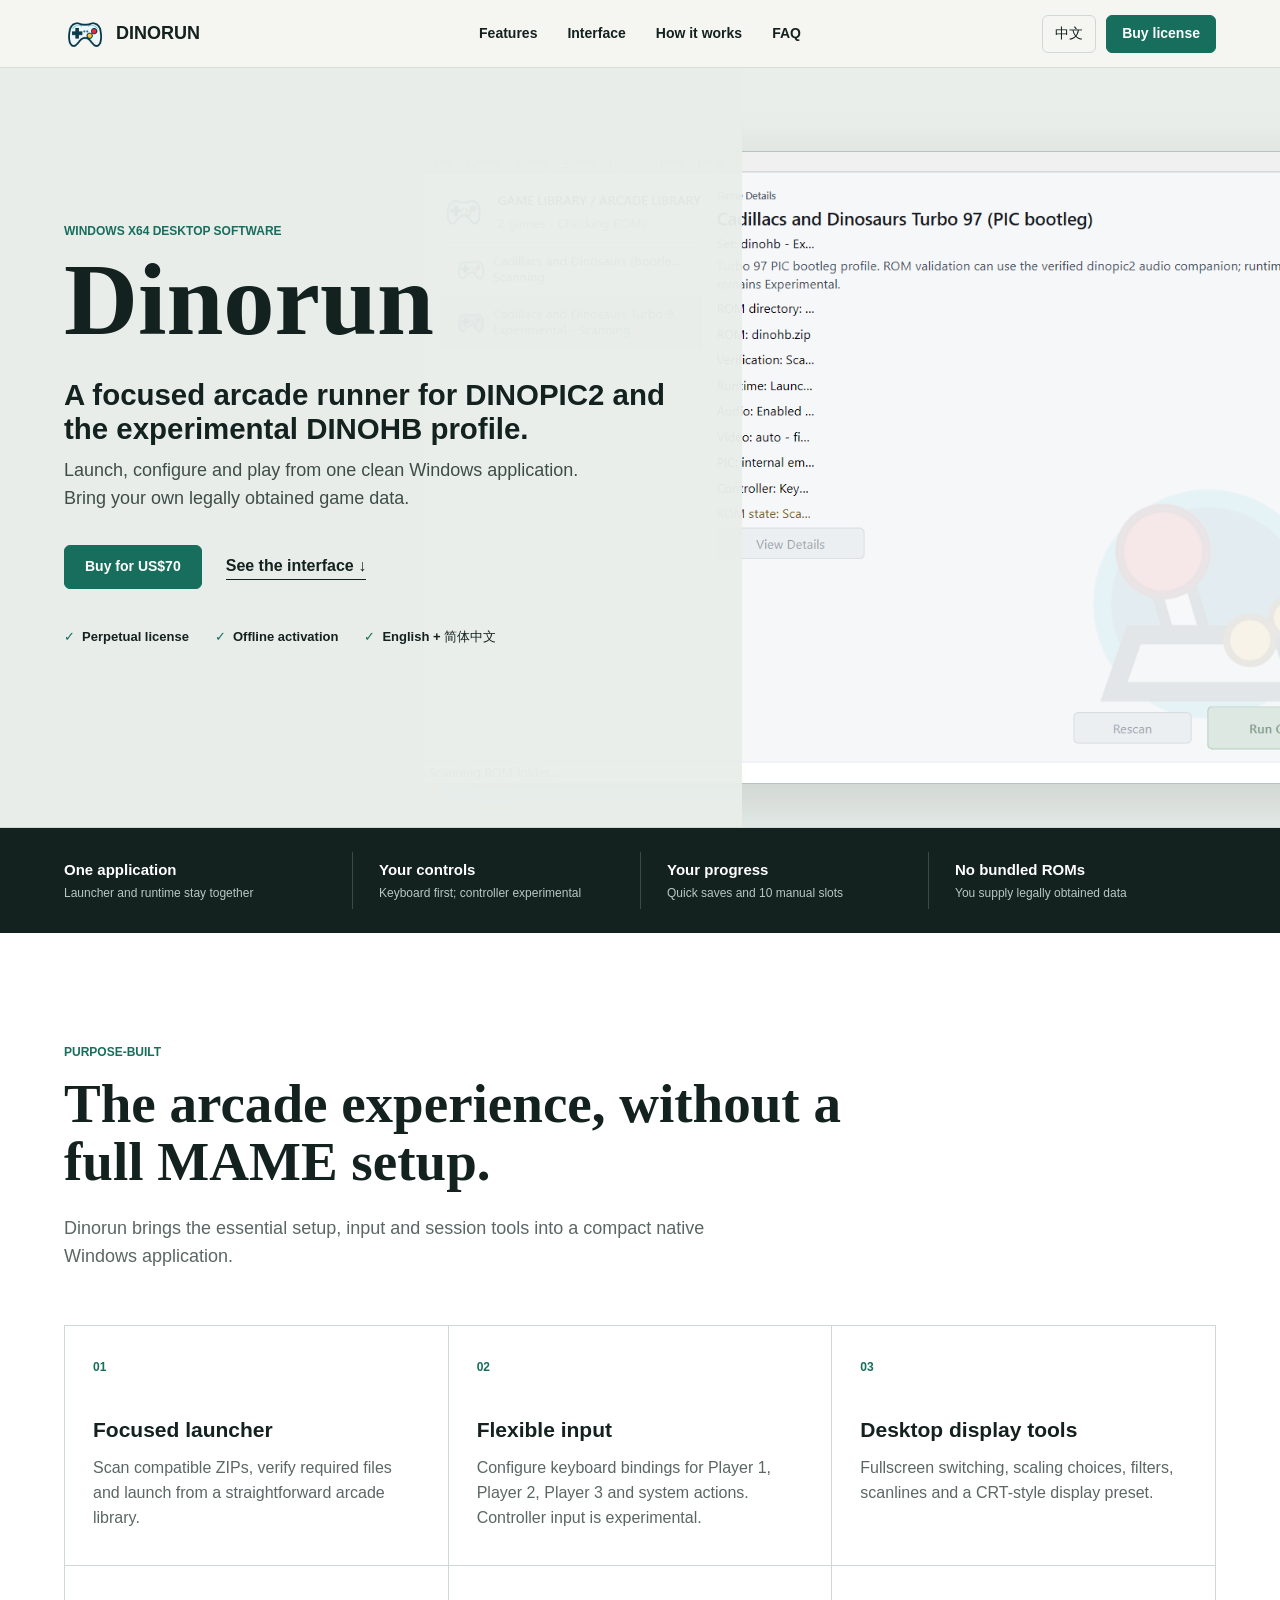
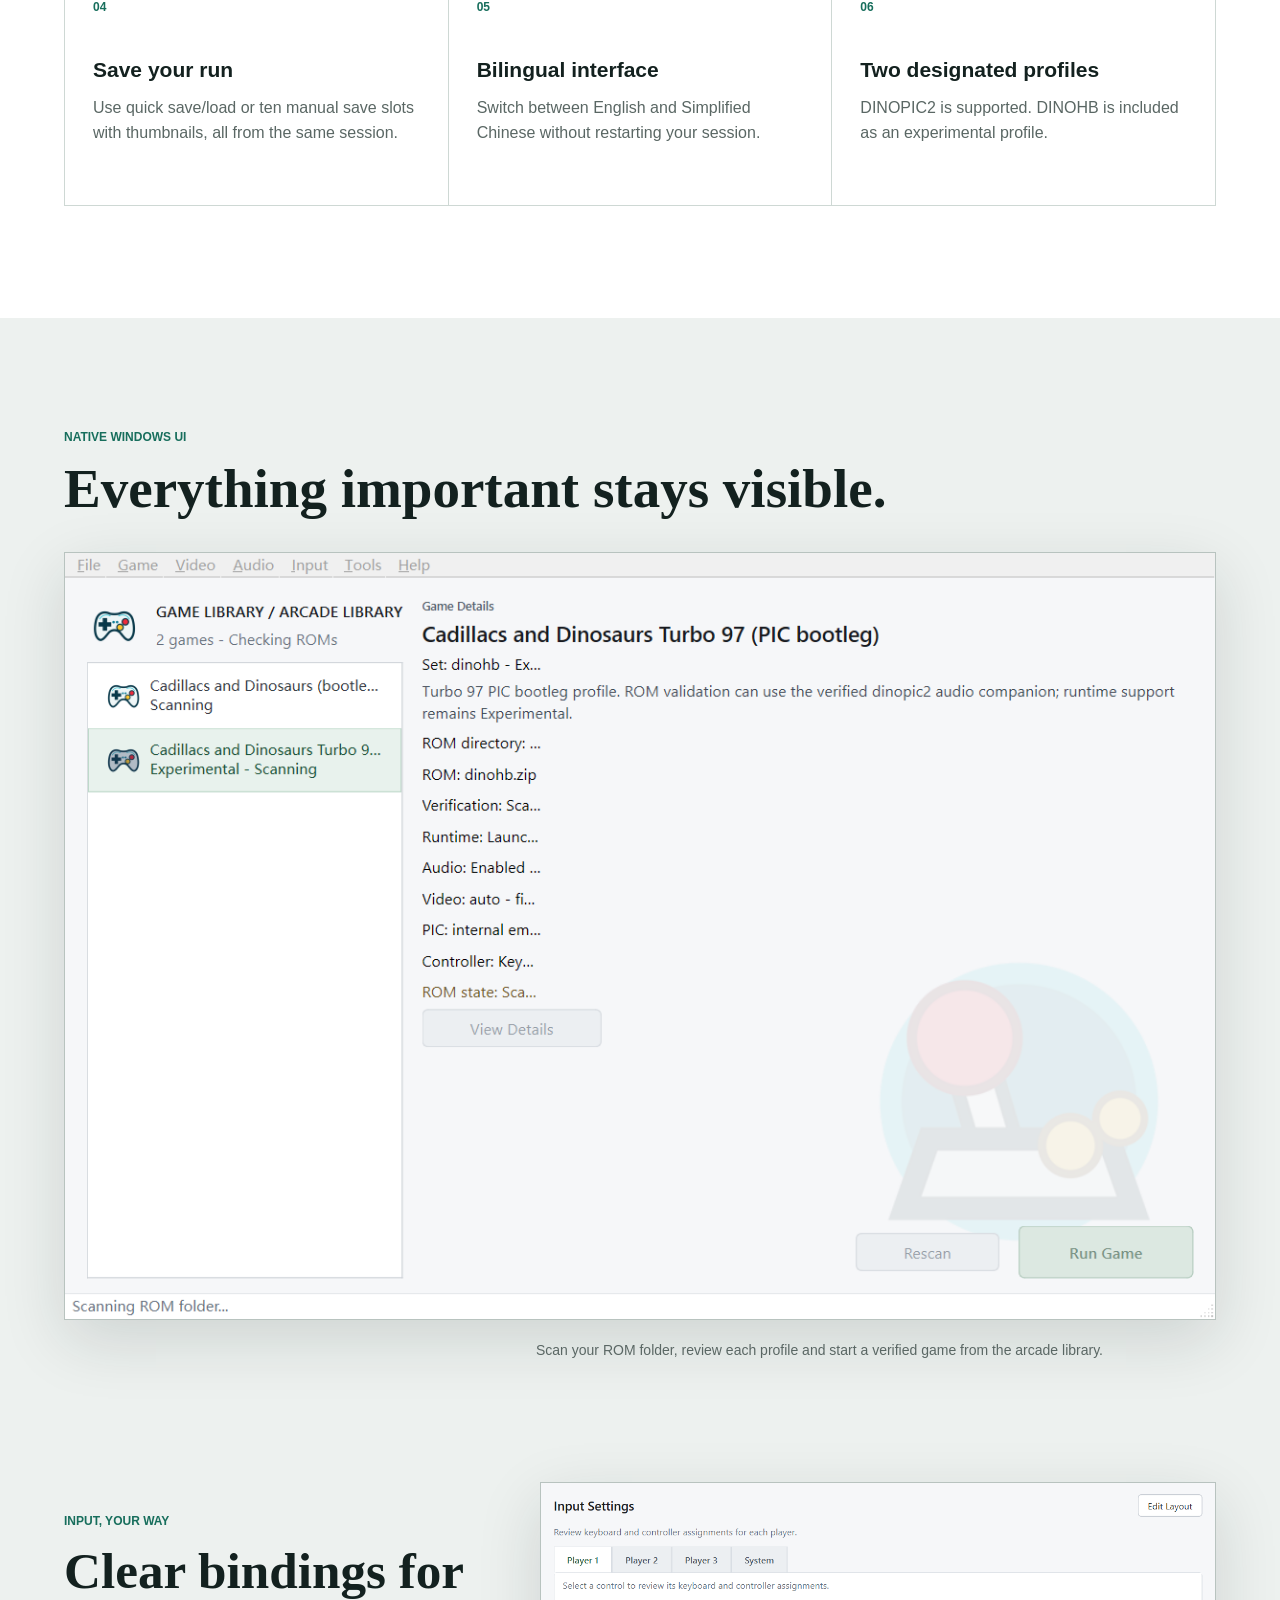
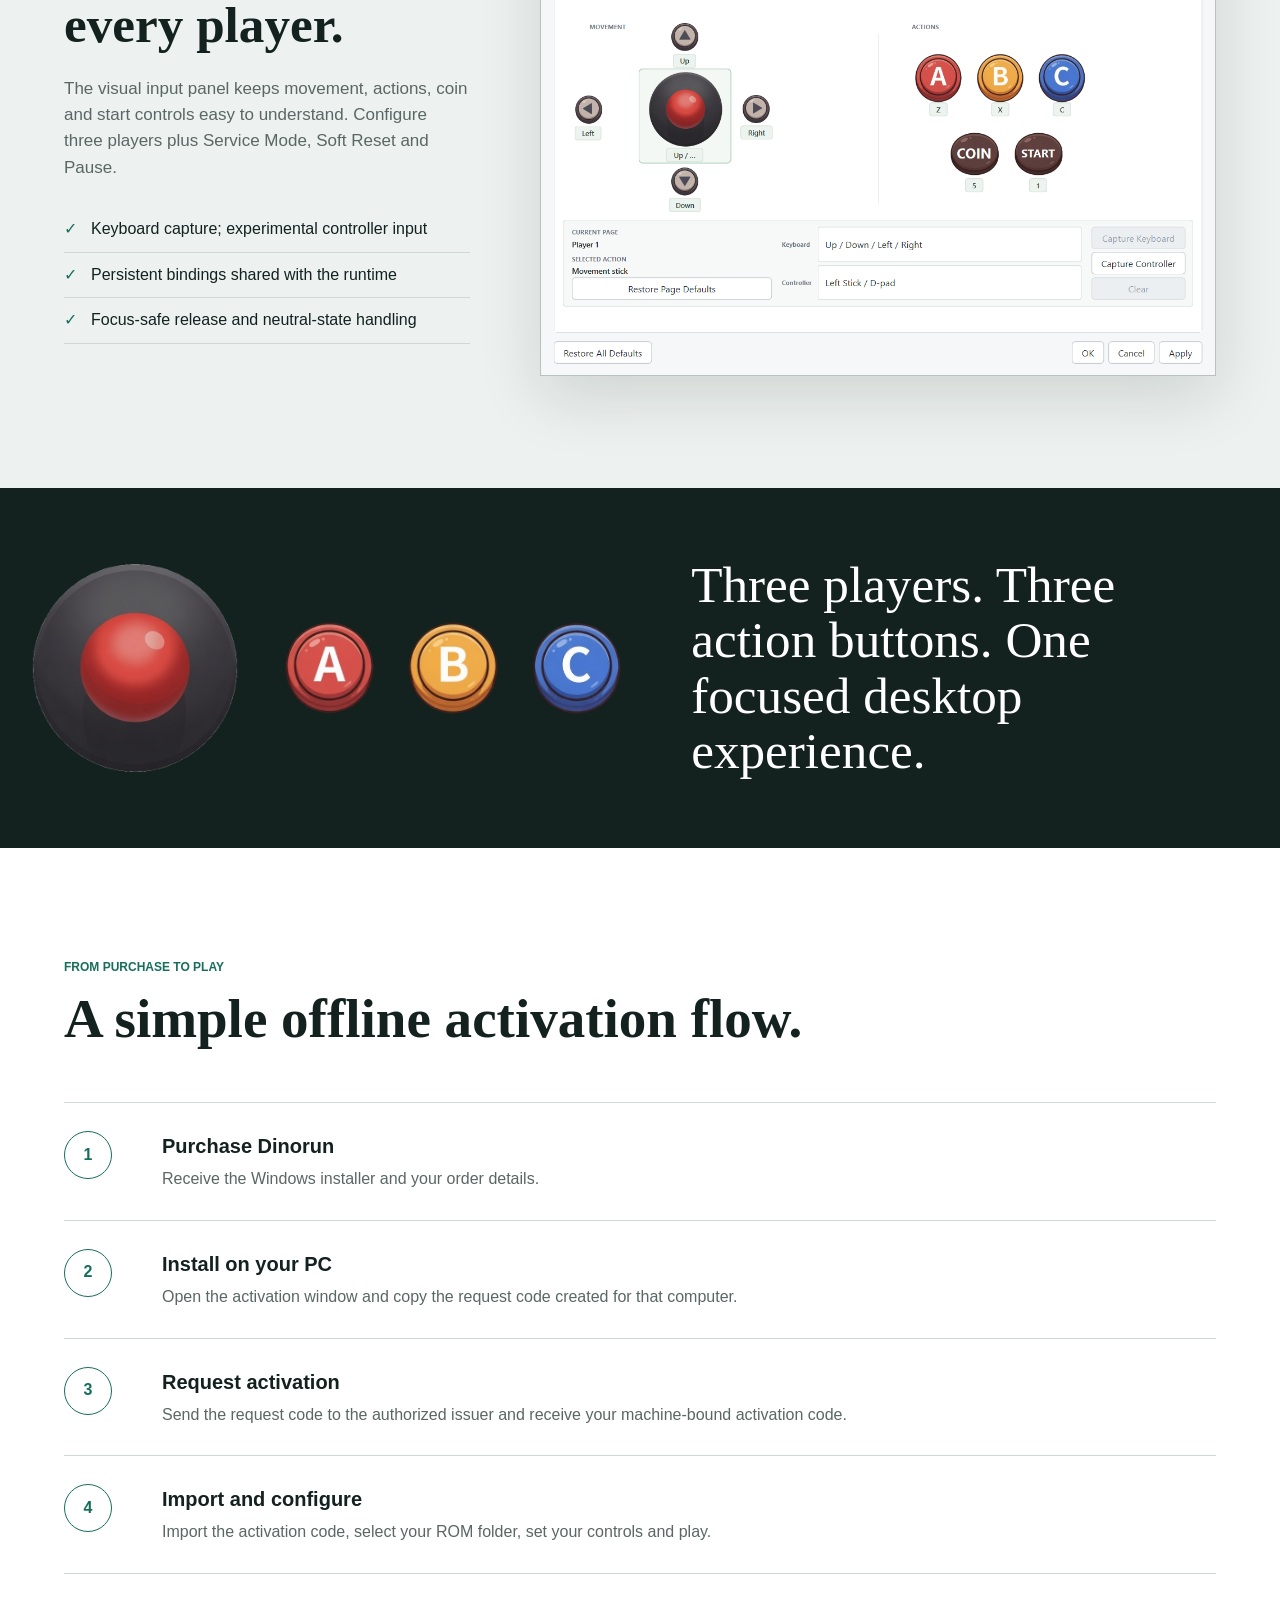
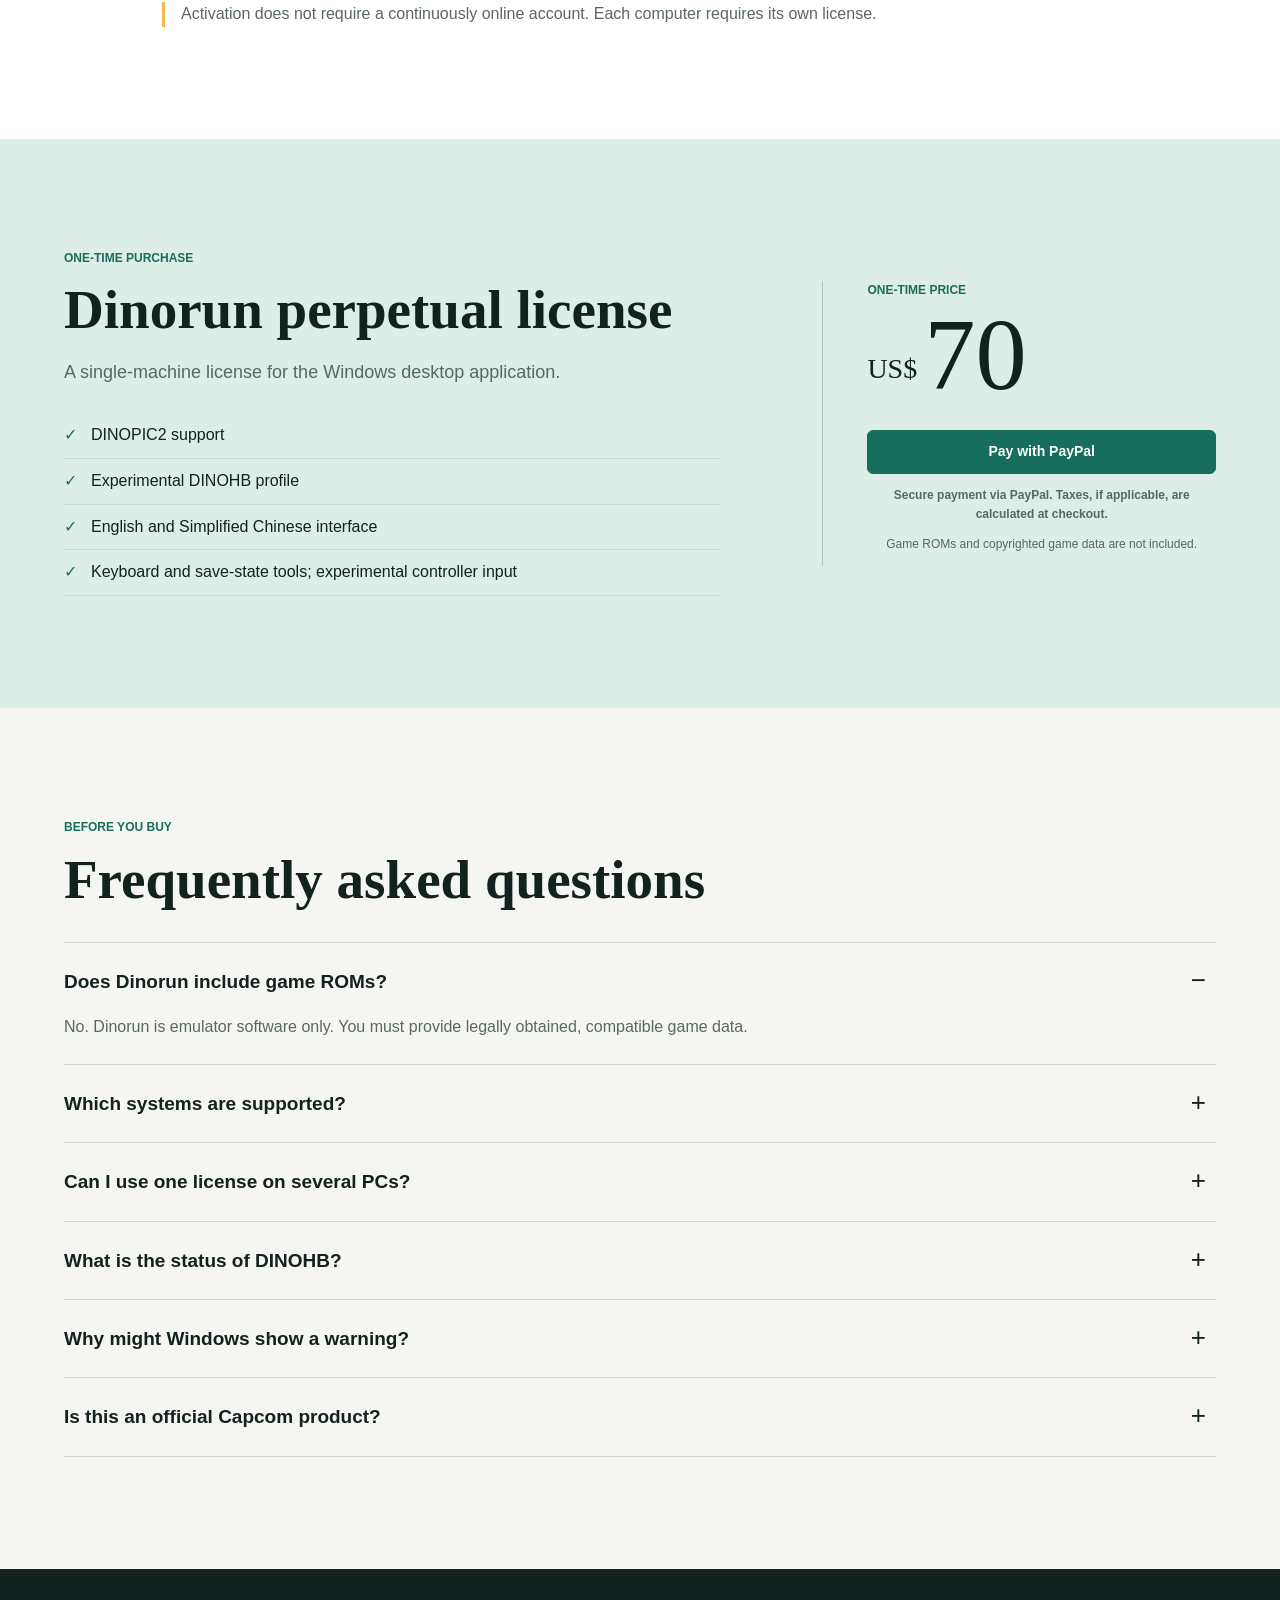
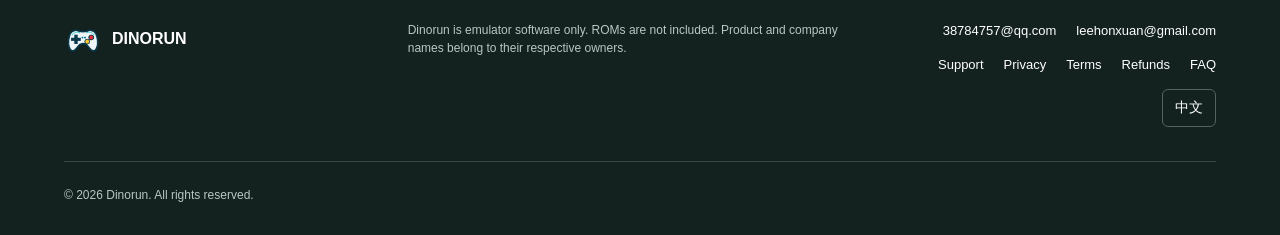
==== commit 6126a356: "Show both customer support email addresses" ====
--- a/index.html
+++ b/index.html
@@ -214,7 +214,8 @@
     <div class="footer-brand"><img src="assets/images/gamepad.png" alt="" width="38" height="38"><strong>DINORUN</strong></div>
     <p data-i18n="footerLegal">Dinorun is emulator software only. ROMs are not included. Product and company names belong to their respective owners.</p>
     <div class="footer-links">
-      <a class="support-link" href="mailto:leehonxuan@gmail.com">leehonxuan@gmail.com</a>
+      <a data-support-email-index="0" href="mailto:38784757@qq.com">38784757@qq.com</a>
+      <a data-support-email-index="1" href="mailto:leehonxuan@gmail.com">leehonxuan@gmail.com</a>
       <a href="support.html" data-i18n="support">Support</a>
       <a href="privacy.html" data-i18n="privacy">Privacy</a>
       <a href="terms.html" data-i18n="terms">Terms</a>
--- a/styles.css
+++ b/styles.css
@@ -245,6 +245,7 @@
 .support-aside .eyebrow { margin-bottom: 12px; }
 .support-aside > div > p:not(.eyebrow) { color: var(--muted); }
 .support-email { display: inline-block; margin: 8px 0 12px; color: var(--green); font-size: 18px; font-weight: 800; overflow-wrap: anywhere; }
+.support-email + .support-email { margin-left: 14px; }
 .support-aside-note { padding-top: 18px; border-top: 1px solid var(--line); font-size: 13px; }
 
 .checkout-dialog { width: min(440px, calc(100vw - 36px)); padding: 34px; border: 0; border-radius: 8px; color: var(--ink); box-shadow: var(--shadow); text-align: center; }
@@ -341,6 +342,7 @@
   .support-form { grid-template-columns: 1fr; }
   .support-message-field, .support-safety, .support-form > .button, .support-submit-note { grid-column: auto; }
   .support-aside { margin-top: 54px; padding: 24px 20px; border-left: 0; border-top: 1px solid var(--line); }
+  .support-email + .support-email { margin-left: 0; }
 }
 
 @media (prefers-reduced-motion: reduce) {
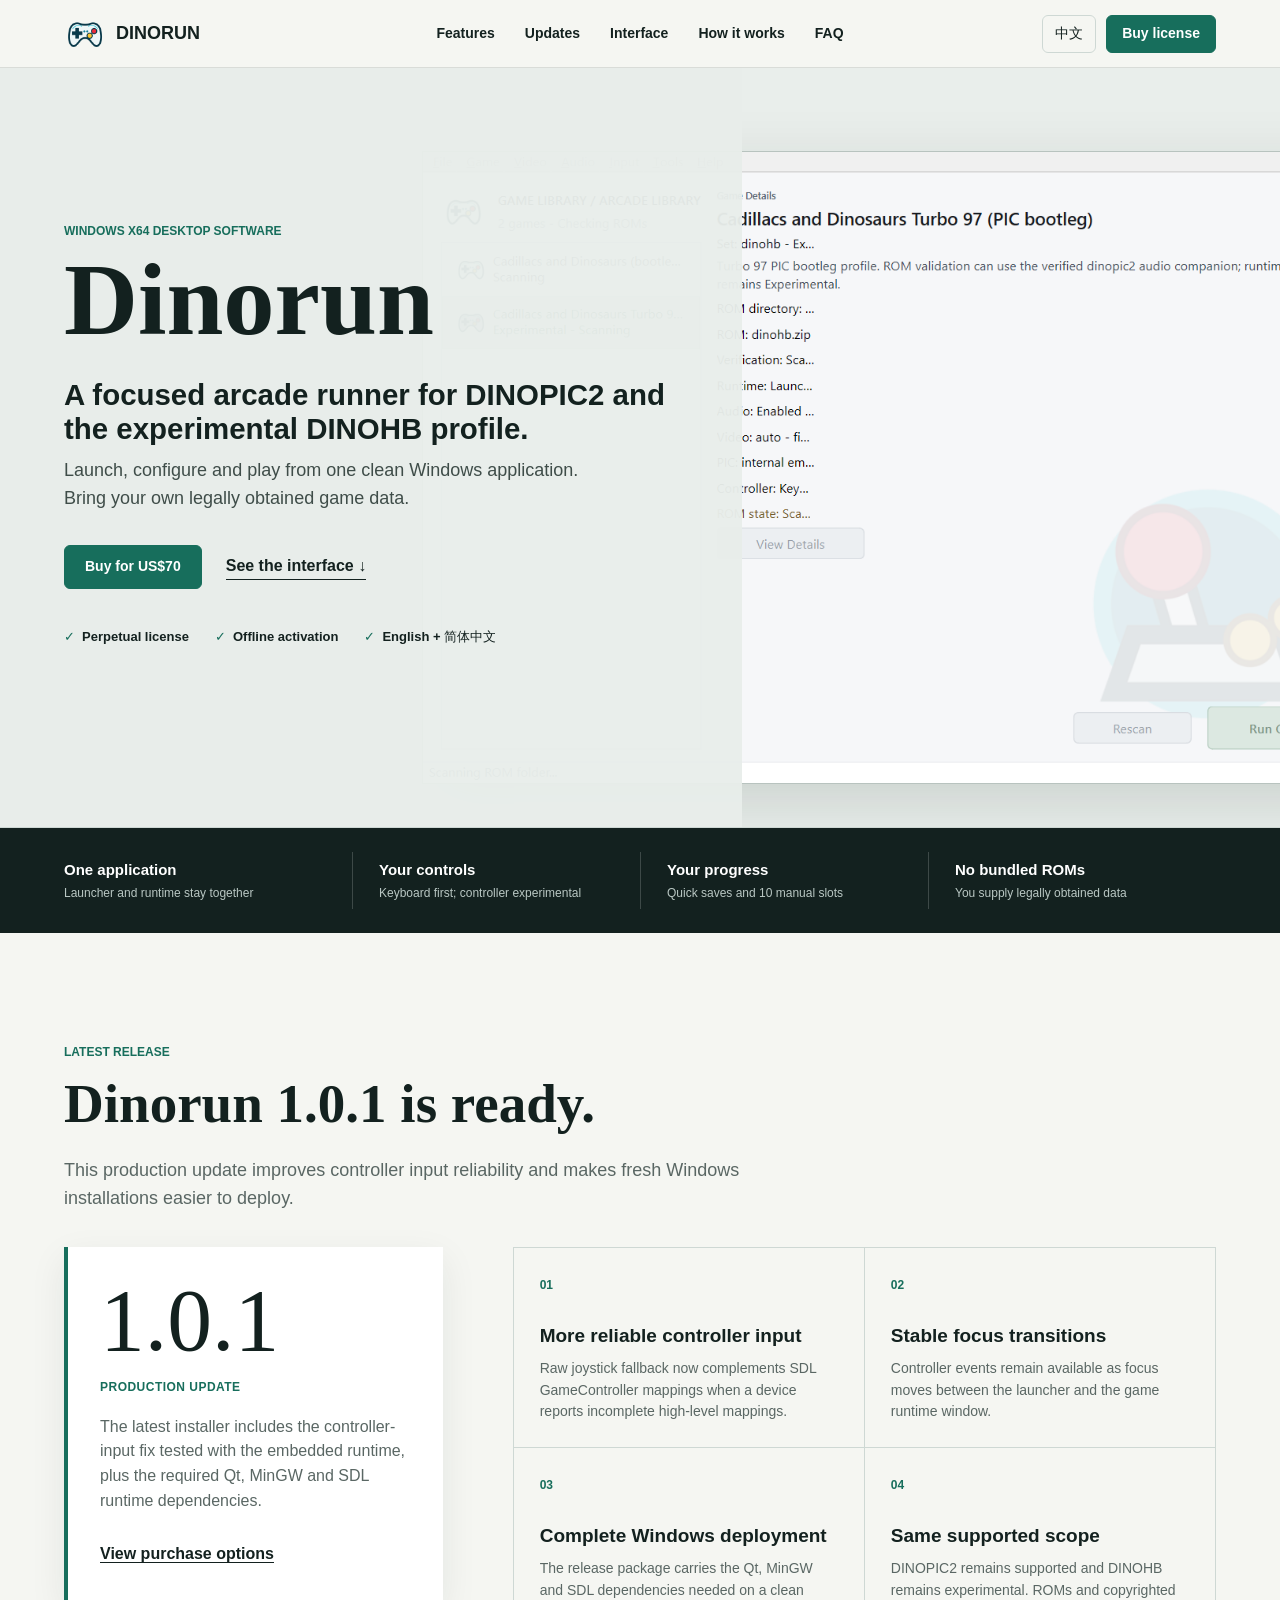
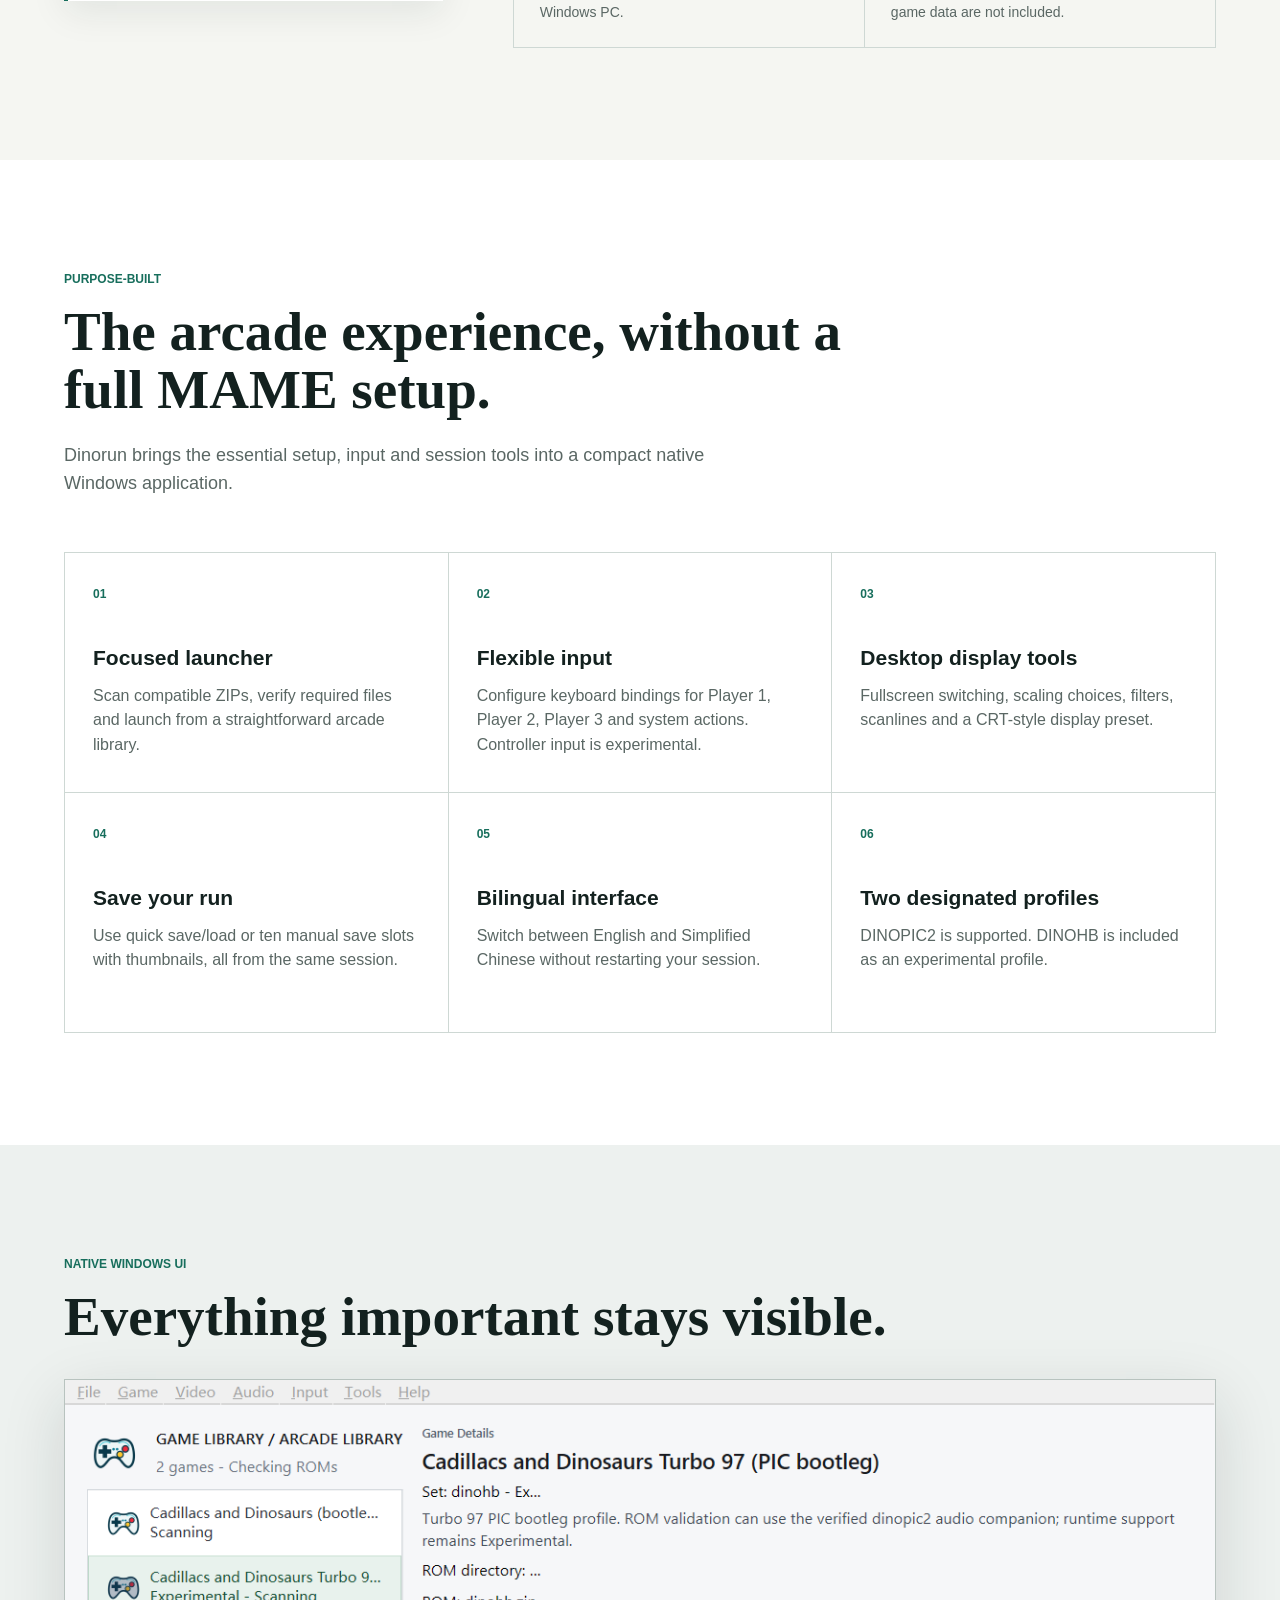
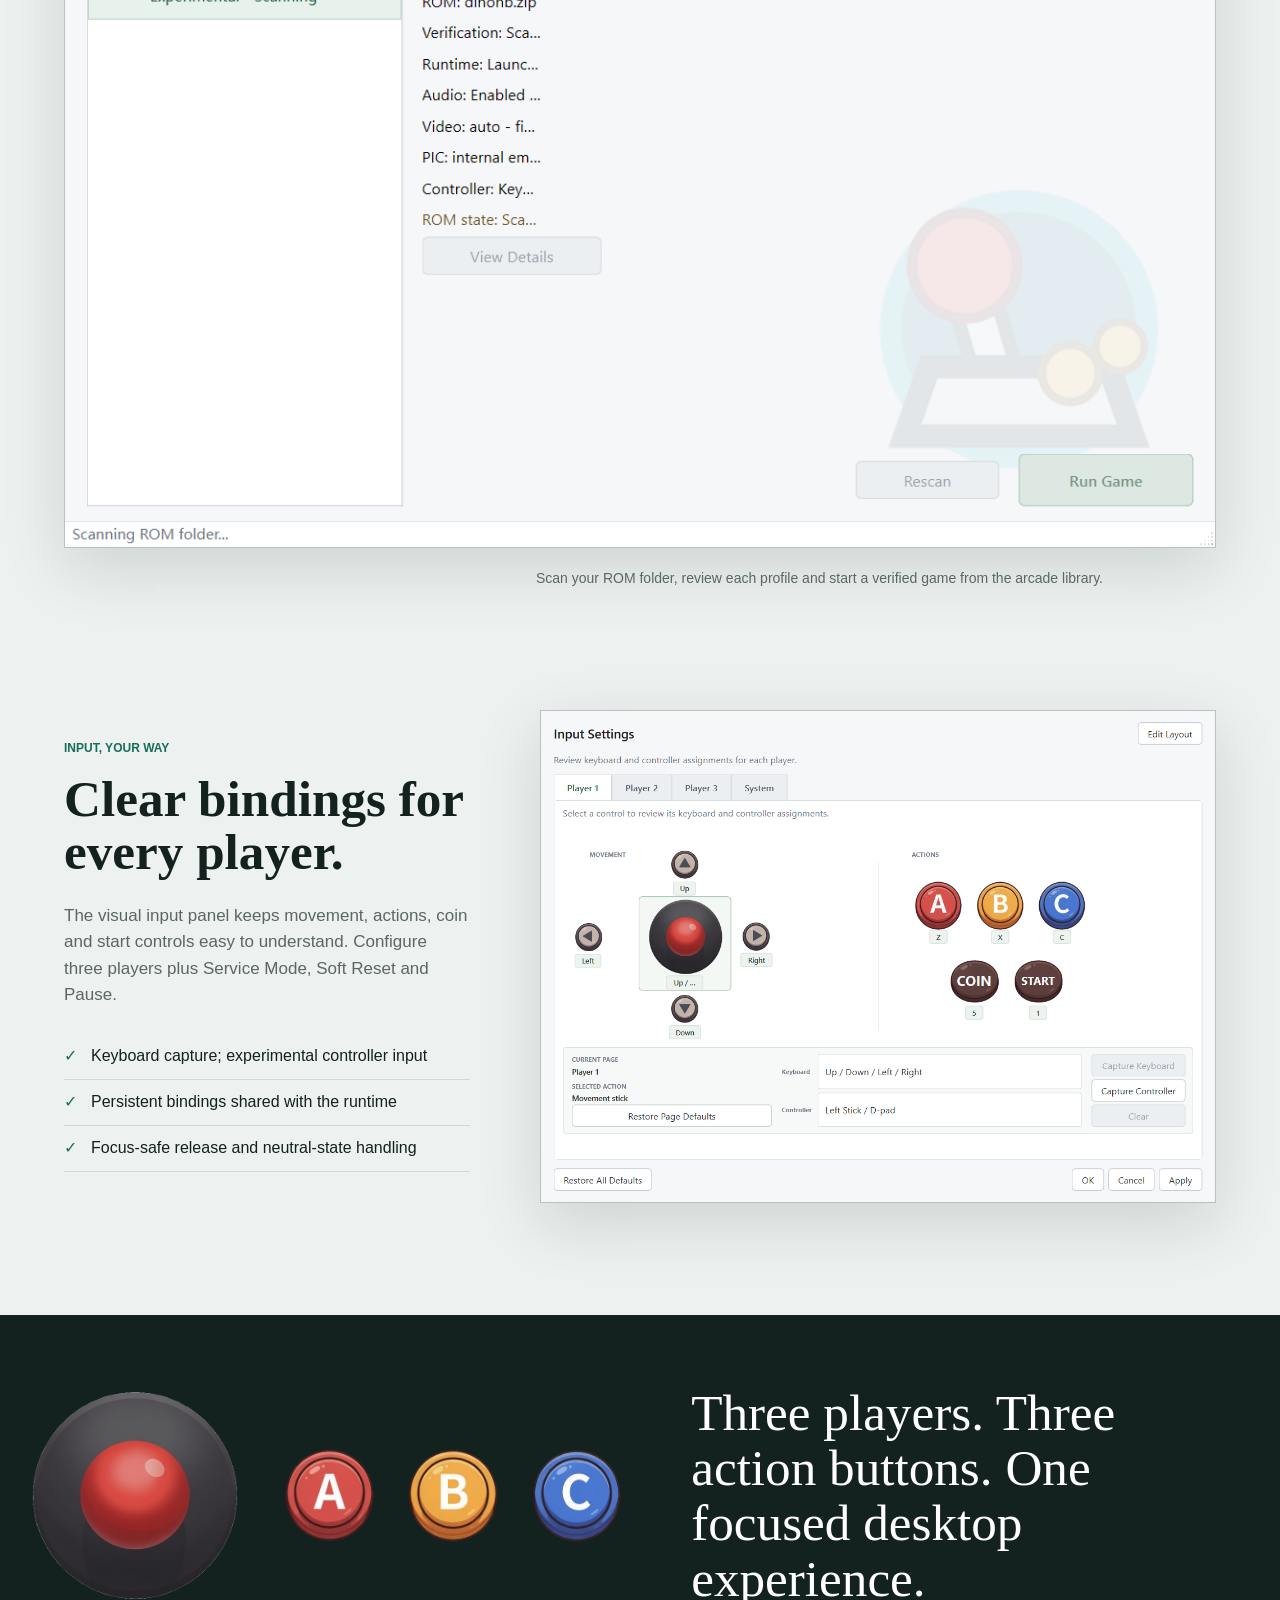
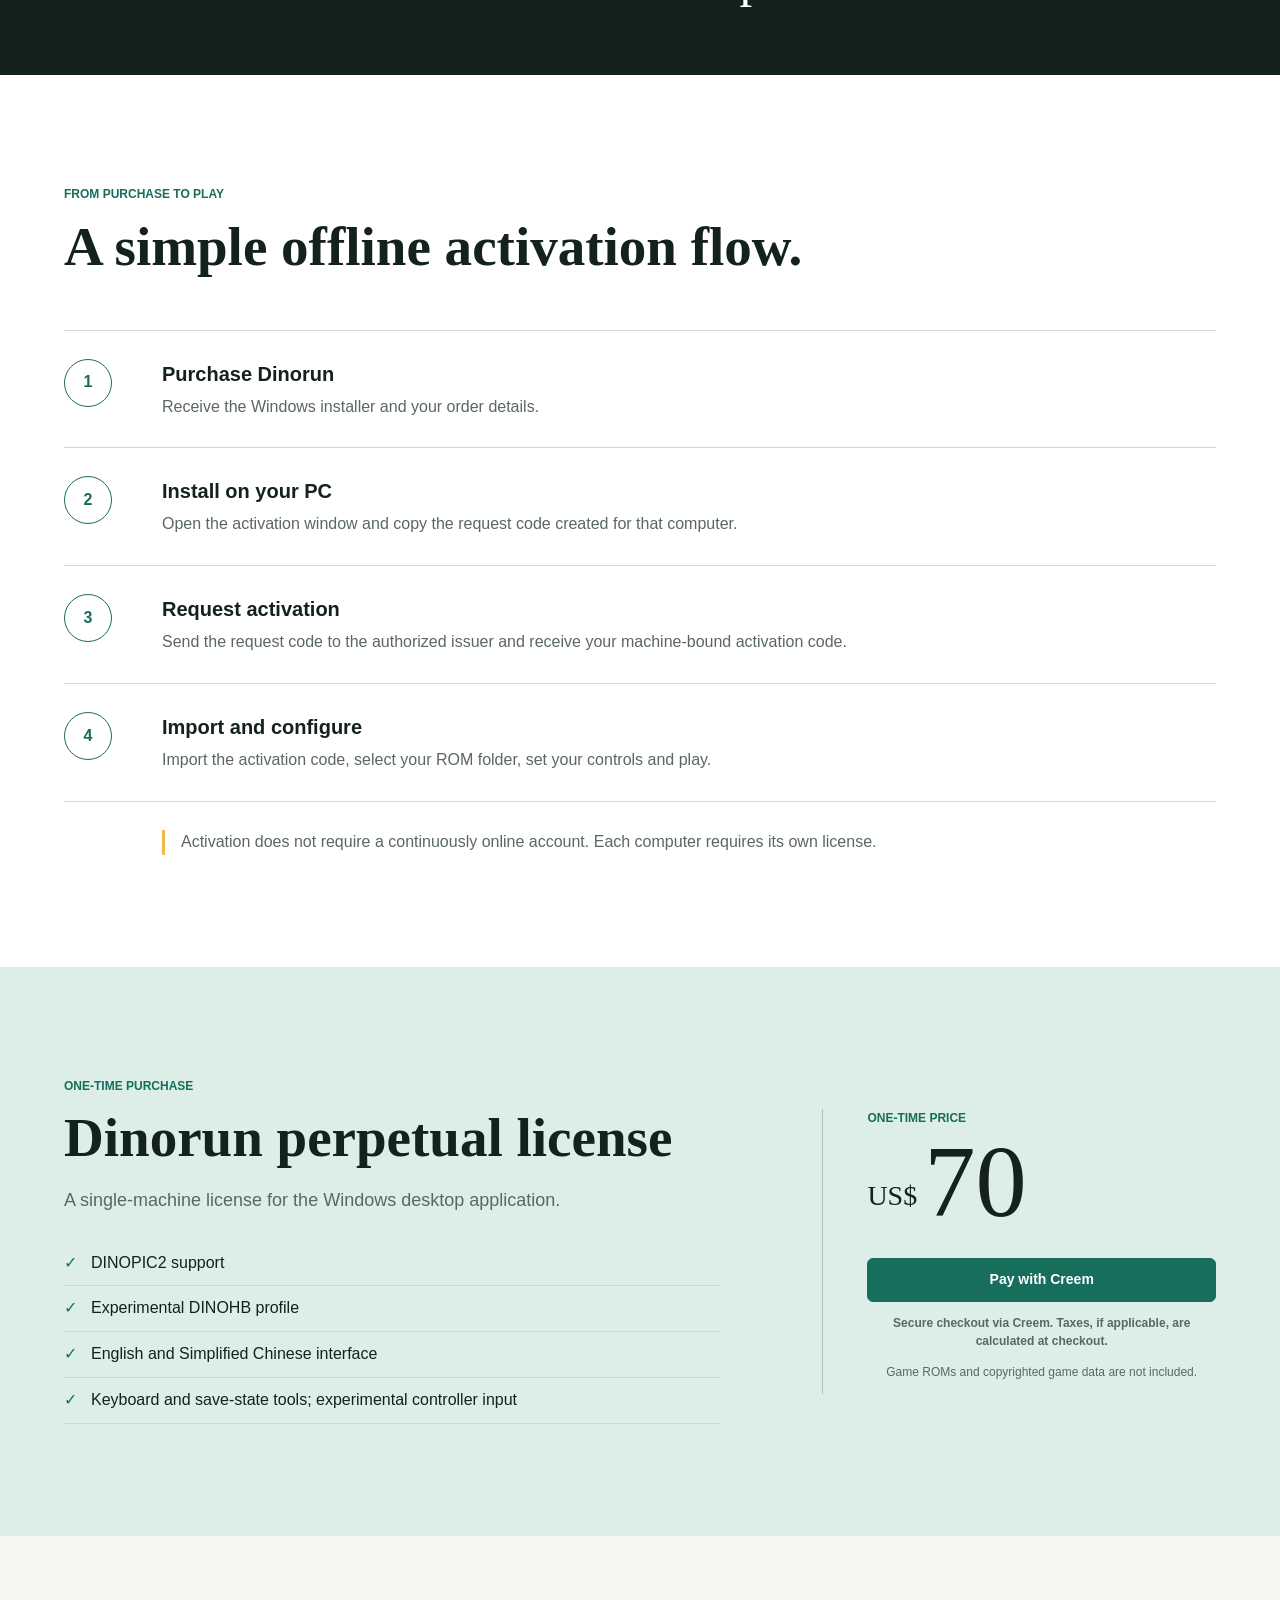
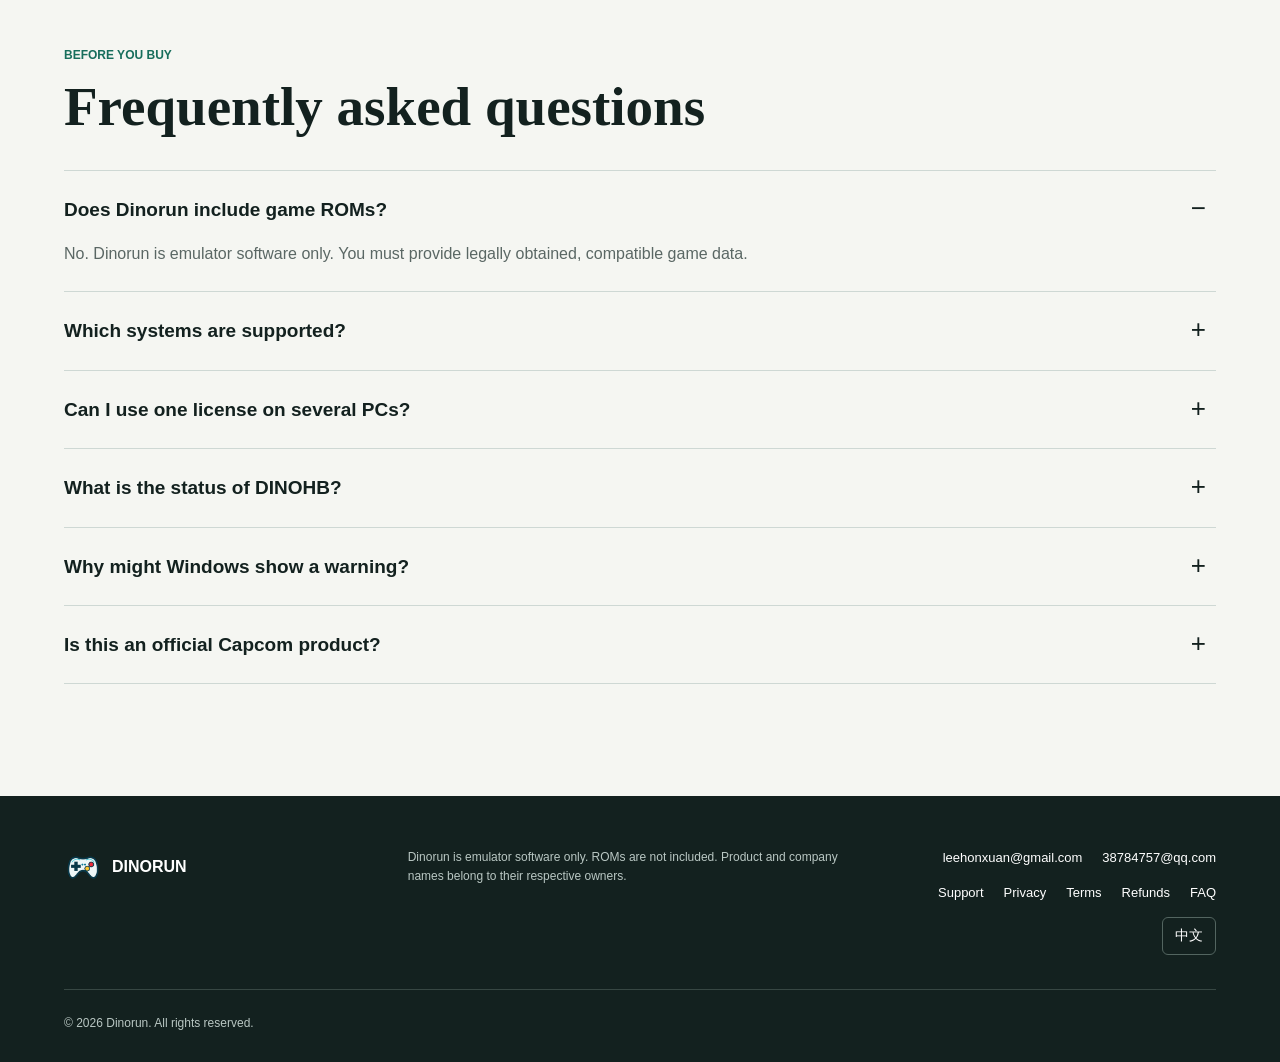
==== commit 4f7dcfba: "Add Dinorun 1.0.1 release update" ====
--- a/index.html
+++ b/index.html
@@ -25,6 +25,7 @@
     </a>
     <nav class="desktop-nav" aria-label="Primary navigation">
       <a href="#features" data-i18n="navFeatures">Features</a>
+      <a href="#updates" data-i18n="navUpdates">Updates</a>
       <a href="#interface" data-i18n="navInterface">Interface</a>
       <a href="#how" data-i18n="navHow">How it works</a>
       <a href="#faq" data-i18n="navFaq">FAQ</a>
@@ -65,6 +66,44 @@
       <div><strong data-i18n="trustFourTitle">No bundled ROMs</strong><span data-i18n="trustFourBody">You supply legally obtained data</span></div>
     </section>
 
+    <section class="section release-update" id="updates" aria-labelledby="updates-title">
+      <div class="section-heading compact">
+        <p class="eyebrow" data-i18n="updatesEyebrow">LATEST RELEASE</p>
+        <h2 id="updates-title" data-i18n="updatesTitle">Dinorun 1.0.1 is ready.</h2>
+        <p data-i18n="updatesIntro">This production update improves controller input reliability and makes fresh Windows installations easier to deploy.</p>
+      </div>
+      <div class="release-update-grid">
+        <article class="release-update-summary">
+          <div class="release-version">1.0.1</div>
+          <p class="release-channel" data-i18n="updatesChannel">PRODUCTION UPDATE</p>
+          <p data-i18n="updatesSummary">The latest installer includes the controller-input fix tested with the embedded runtime, plus the required Qt, MinGW and SDL runtime dependencies.</p>
+          <a class="text-link" href="#purchase" data-i18n="updatesCta">View purchase options</a>
+        </article>
+        <div class="release-update-list">
+          <article>
+            <span class="feature-number">01</span>
+            <h3 data-i18n="updatesControllerTitle">More reliable controller input</h3>
+            <p data-i18n="updatesControllerBody">Raw joystick fallback now complements SDL GameController mappings when a device reports incomplete high-level mappings.</p>
+          </article>
+          <article>
+            <span class="feature-number">02</span>
+            <h3 data-i18n="updatesFocusTitle">Stable focus transitions</h3>
+            <p data-i18n="updatesFocusBody">Controller events remain available as focus moves between the launcher and the game runtime window.</p>
+          </article>
+          <article>
+            <span class="feature-number">03</span>
+            <h3 data-i18n="updatesDeploymentTitle">Complete Windows deployment</h3>
+            <p data-i18n="updatesDeploymentBody">The release package carries the Qt, MinGW and SDL dependencies needed on a clean Windows PC.</p>
+          </article>
+          <article>
+            <span class="feature-number">04</span>
+            <h3 data-i18n="updatesScopeTitle">Same supported scope</h3>
+            <p data-i18n="updatesScopeBody">DINOPIC2 remains supported and DINOHB remains experimental. ROMs and copyrighted game data are not included.</p>
+          </article>
+        </div>
+      </div>
+    </section>
+
     <section class="section features" id="features">
       <div class="section-heading">
         <p class="eyebrow" data-i18n="featuresEyebrow">PURPOSE-BUILT</p>
--- a/styles.css
+++ b/styles.css
@@ -127,6 +127,17 @@
 .section-heading.compact { margin-bottom: 34px; }
 .section h2 { margin: 0; max-width: 850px; font-family: Georgia, "Times New Roman", serif; font-size: clamp(38px, 4.3vw, 68px); line-height: 1.05; }
 .section-heading > p:last-child { max-width: 700px; margin: 24px 0 0; color: var(--muted); font-size: 18px; }
+
+.release-update { background: var(--paper); }
+.release-update-grid { display: grid; grid-template-columns: minmax(250px, .7fr) minmax(0, 1.3fr); gap: 70px; align-items: start; }
+.release-update-summary { padding: 30px 32px 34px; border-left: 4px solid var(--green); background: var(--white); box-shadow: 0 12px 34px rgba(18, 37, 33, .08); }
+.release-version { font-family: Georgia, "Times New Roman", serif; font-size: clamp(64px, 7vw, 100px); line-height: .95; }
+.release-channel { margin: 16px 0 18px; color: var(--green); font-size: 12px; font-weight: 850; letter-spacing: .04em; }
+.release-update-summary > p:not(.release-channel) { margin: 0 0 28px; color: var(--muted); }
+.release-update-list { display: grid; grid-template-columns: 1fr 1fr; border-top: 1px solid var(--line); border-left: 1px solid var(--line); }
+.release-update-list article { min-height: 190px; padding: 24px 26px; border-right: 1px solid var(--line); border-bottom: 1px solid var(--line); }
+.release-update-list h3 { margin: 24px 0 8px; font-size: 19px; }
+.release-update-list p { margin: 0; color: var(--muted); font-size: 14px; }
 
 .features { background: var(--white); }
 .feature-grid { display: grid; grid-template-columns: repeat(3, 1fr); border-top: 1px solid var(--line); border-left: 1px solid var(--line); }
@@ -253,6 +264,8 @@
 .checkout-dialog img { margin: 0 auto 18px; }
 .checkout-dialog h2 { margin: 0; font-family: Georgia, "Times New Roman", serif; font-size: 30px; }
 .checkout-dialog p { color: var(--muted); }
+.completion-verifying, .completion-blocked { text-align: center; }
+.completion-blocked .button { display: inline-flex; margin-top: 10px; }
 .dialog-close { position: absolute; top: 10px; right: 12px; width: 36px; height: 36px; border: 0; background: transparent; font-size: 28px; cursor: pointer; }
 .dialog-ok { margin-top: 8px; }
 
@@ -270,6 +283,7 @@
   .trust-strip { grid-template-columns: 1fr 1fr; row-gap: 18px; }
   .trust-strip div:nth-child(3) { border-left: 0; padding-left: 0; }
   .feature-grid { grid-template-columns: 1fr 1fr; }
+  .release-update-grid { grid-template-columns: 1fr; gap: 44px; }
   .controls-showcase { grid-template-columns: 1fr; gap: 42px; }
   .controls-copy { max-width: 720px; }
   .arcade-band { grid-template-columns: 1fr; gap: 32px; }
@@ -302,6 +316,8 @@
   .section h2 { font-size: 39px; }
   .section-heading { margin-bottom: 38px; }
   .feature-grid { grid-template-columns: 1fr; }
+  .release-update-list { grid-template-columns: 1fr; }
+  .release-update-summary { padding: 24px 22px 26px; }
   .feature-grid article { min-height: 200px; }
   .controls-showcase { margin-top: 80px; }
   .product-window figcaption { font-size: 12px; }
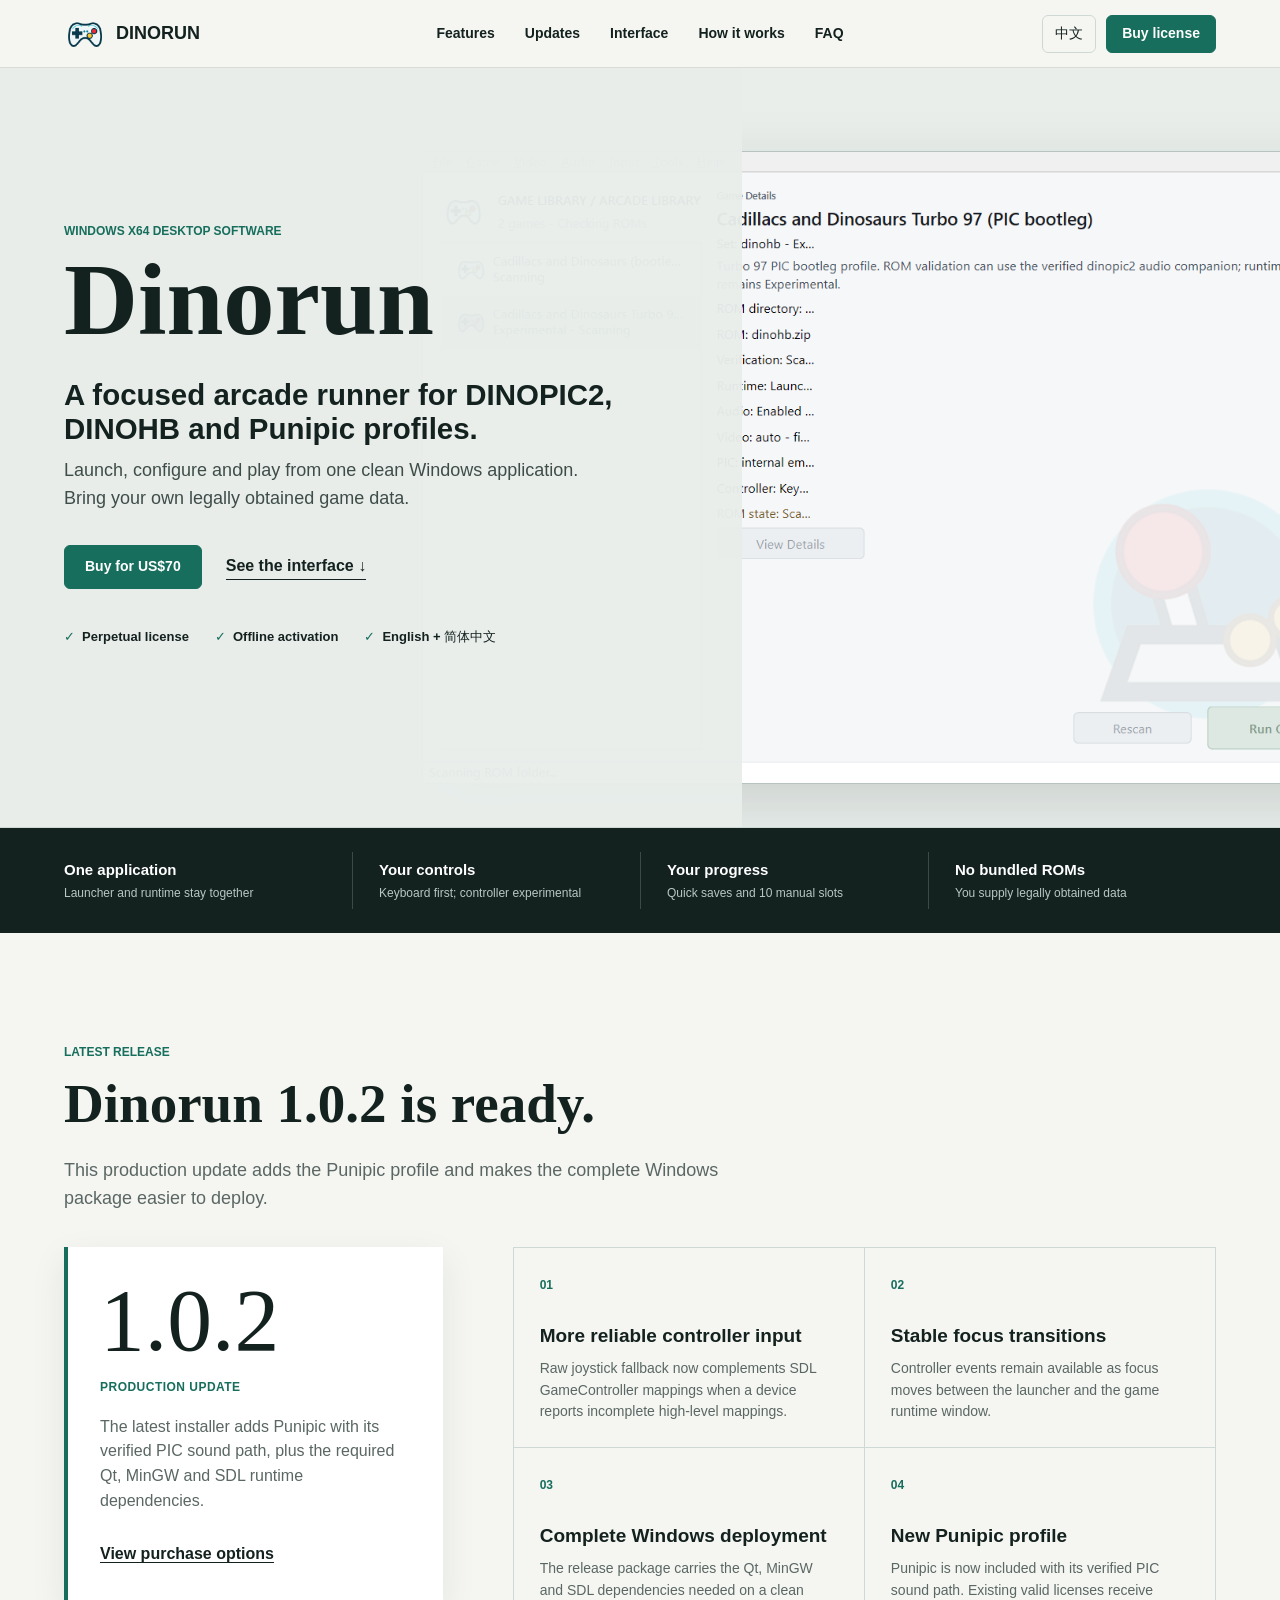
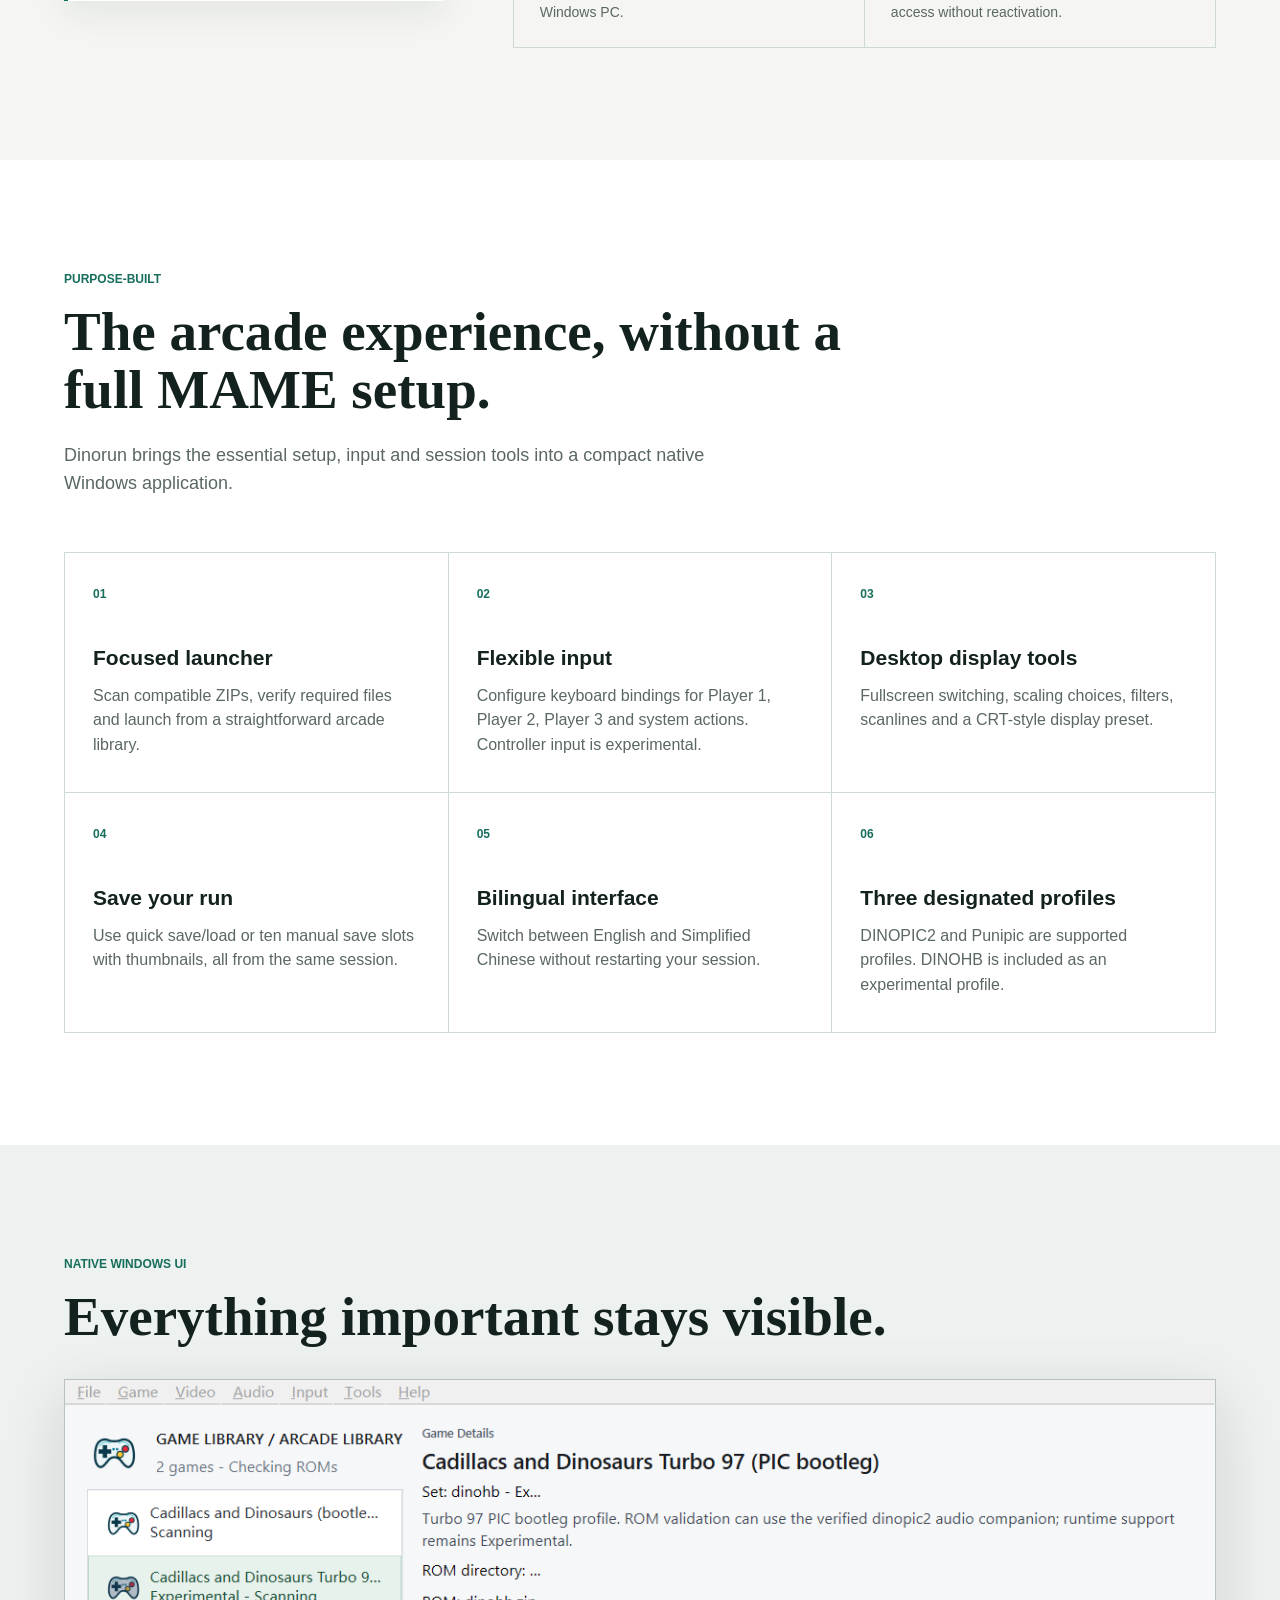
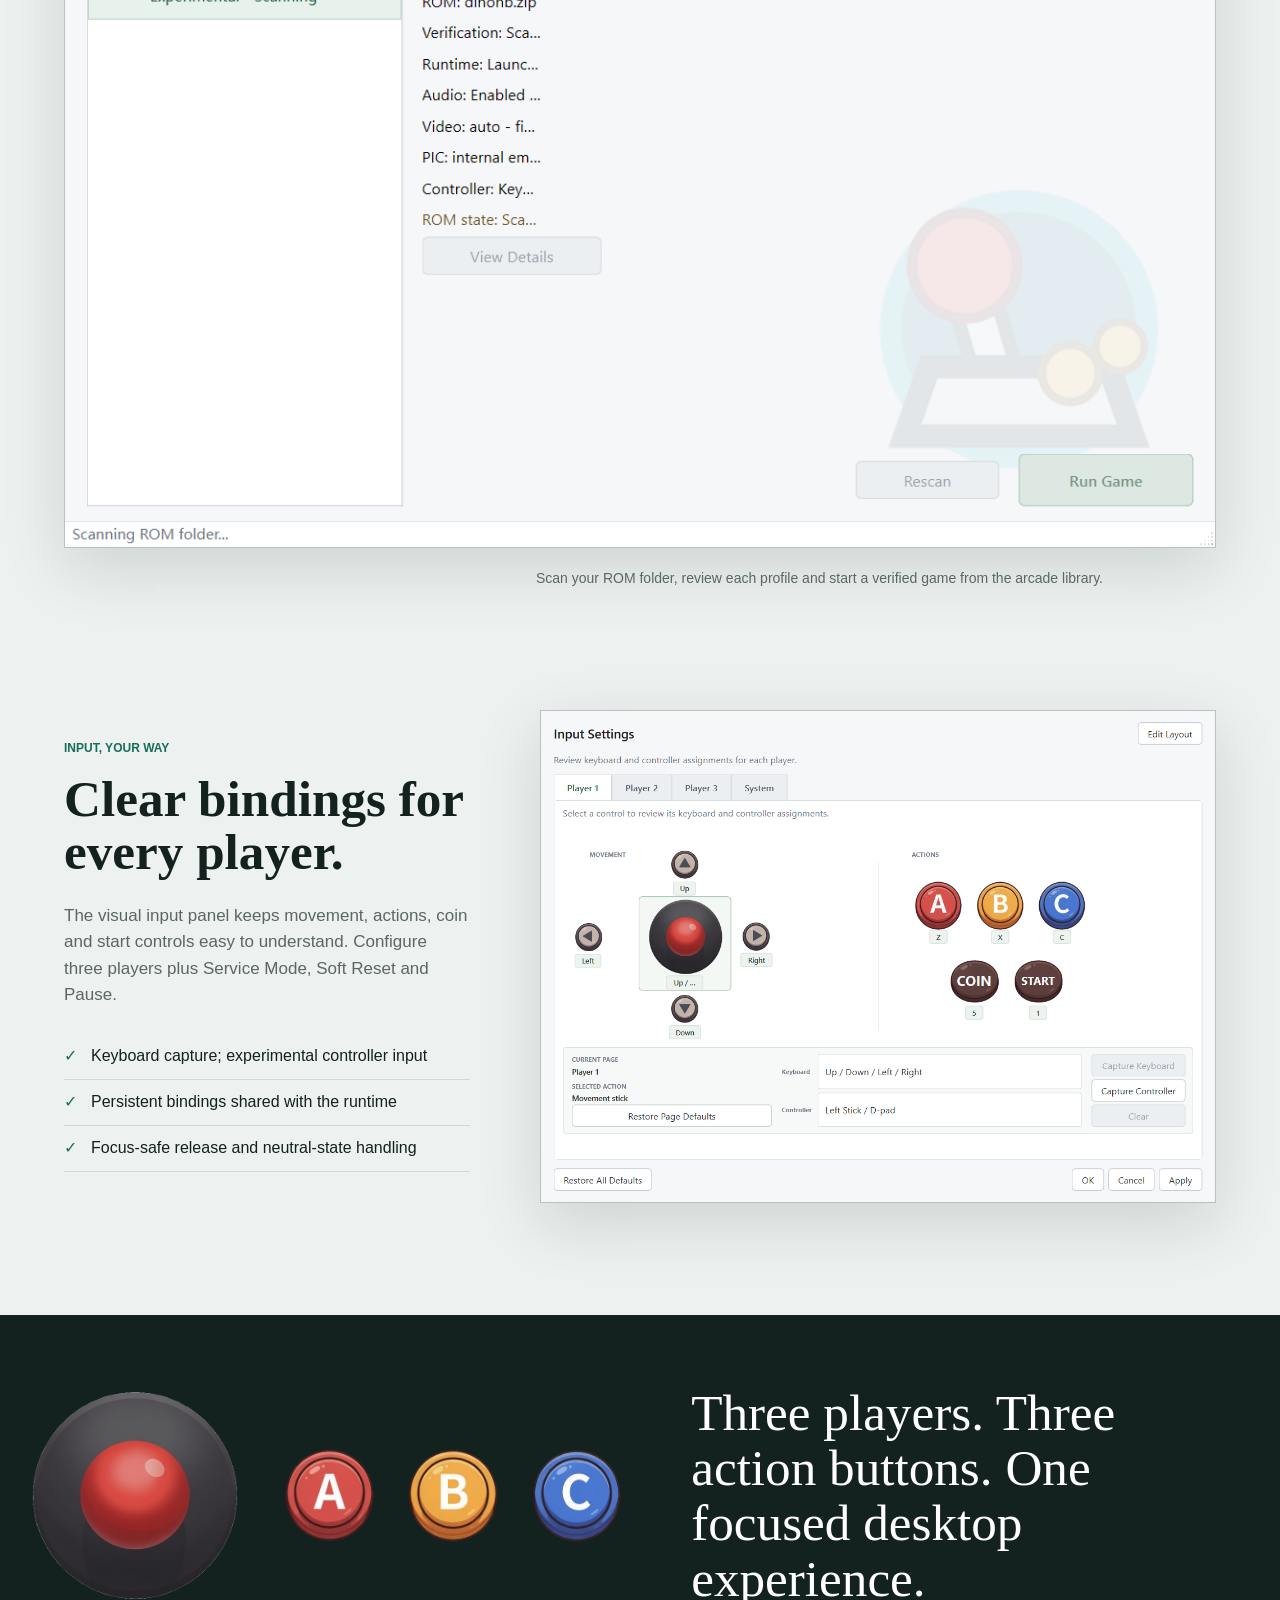
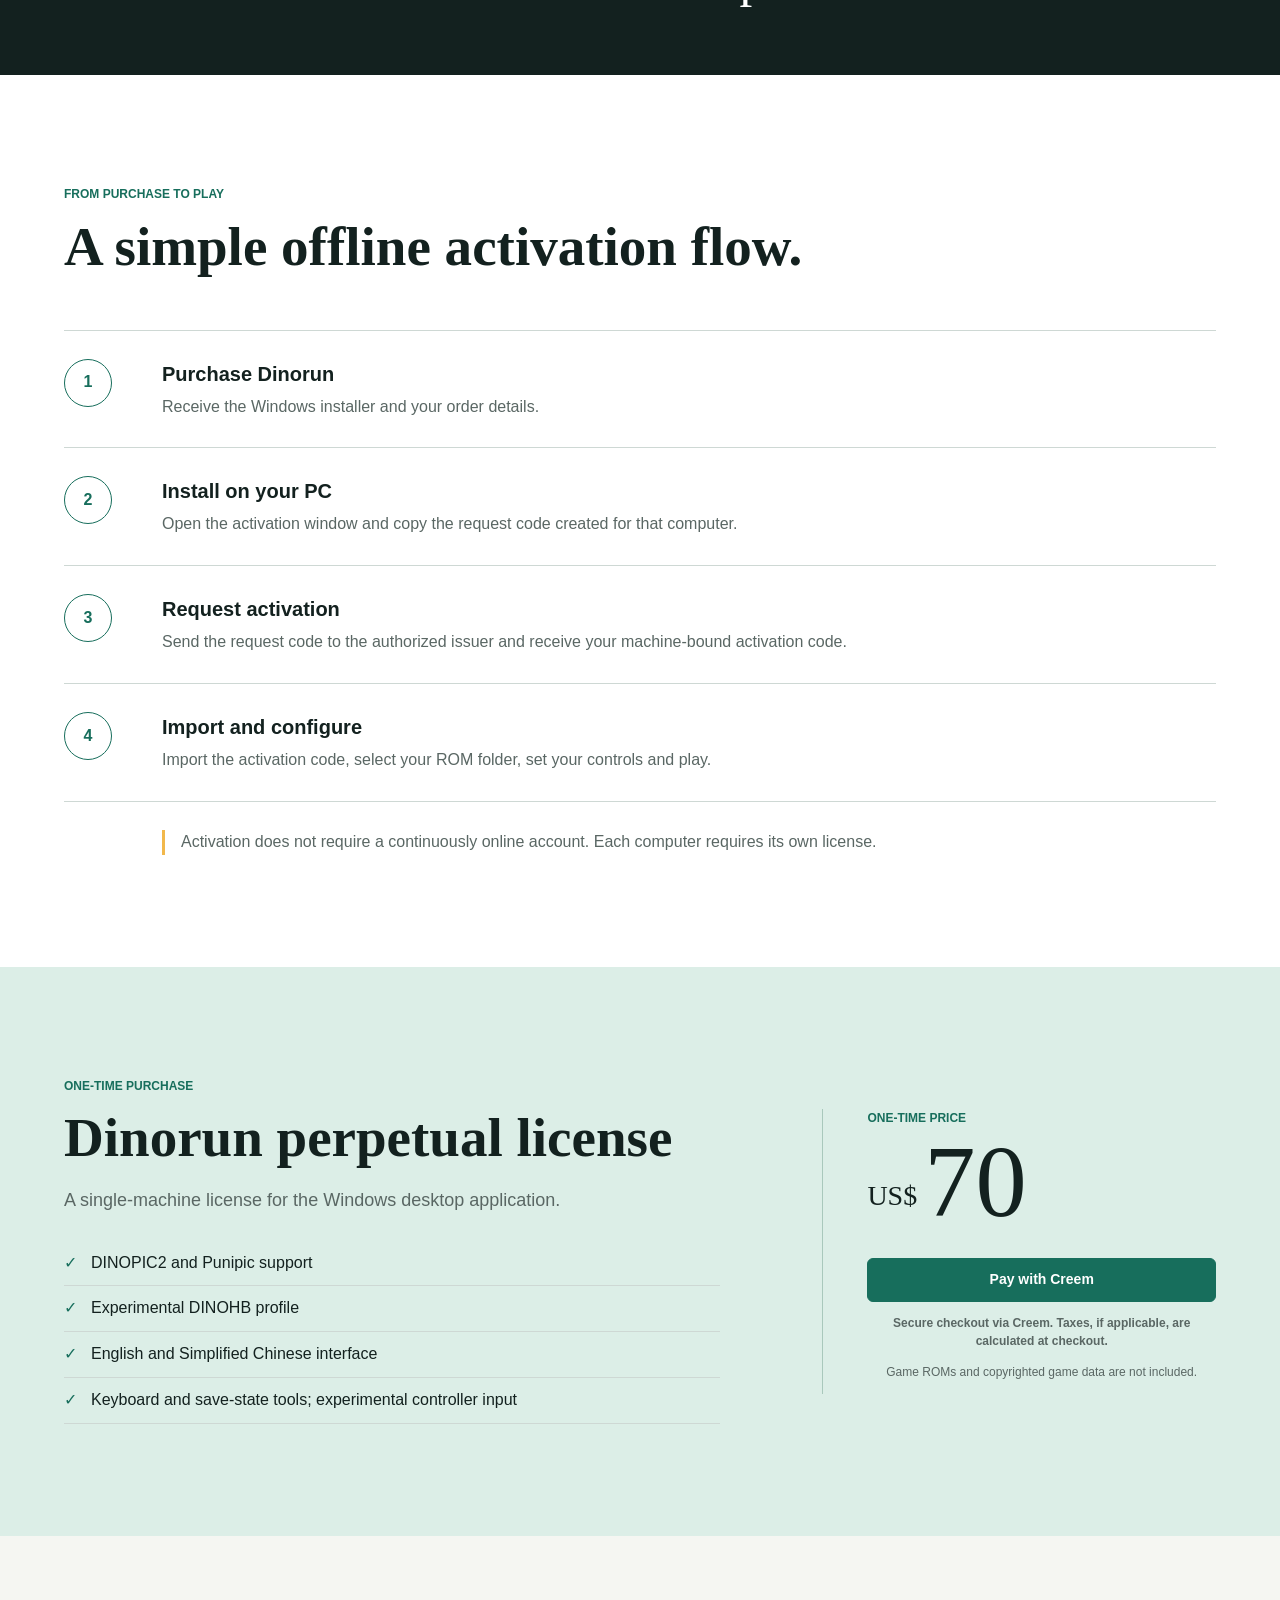
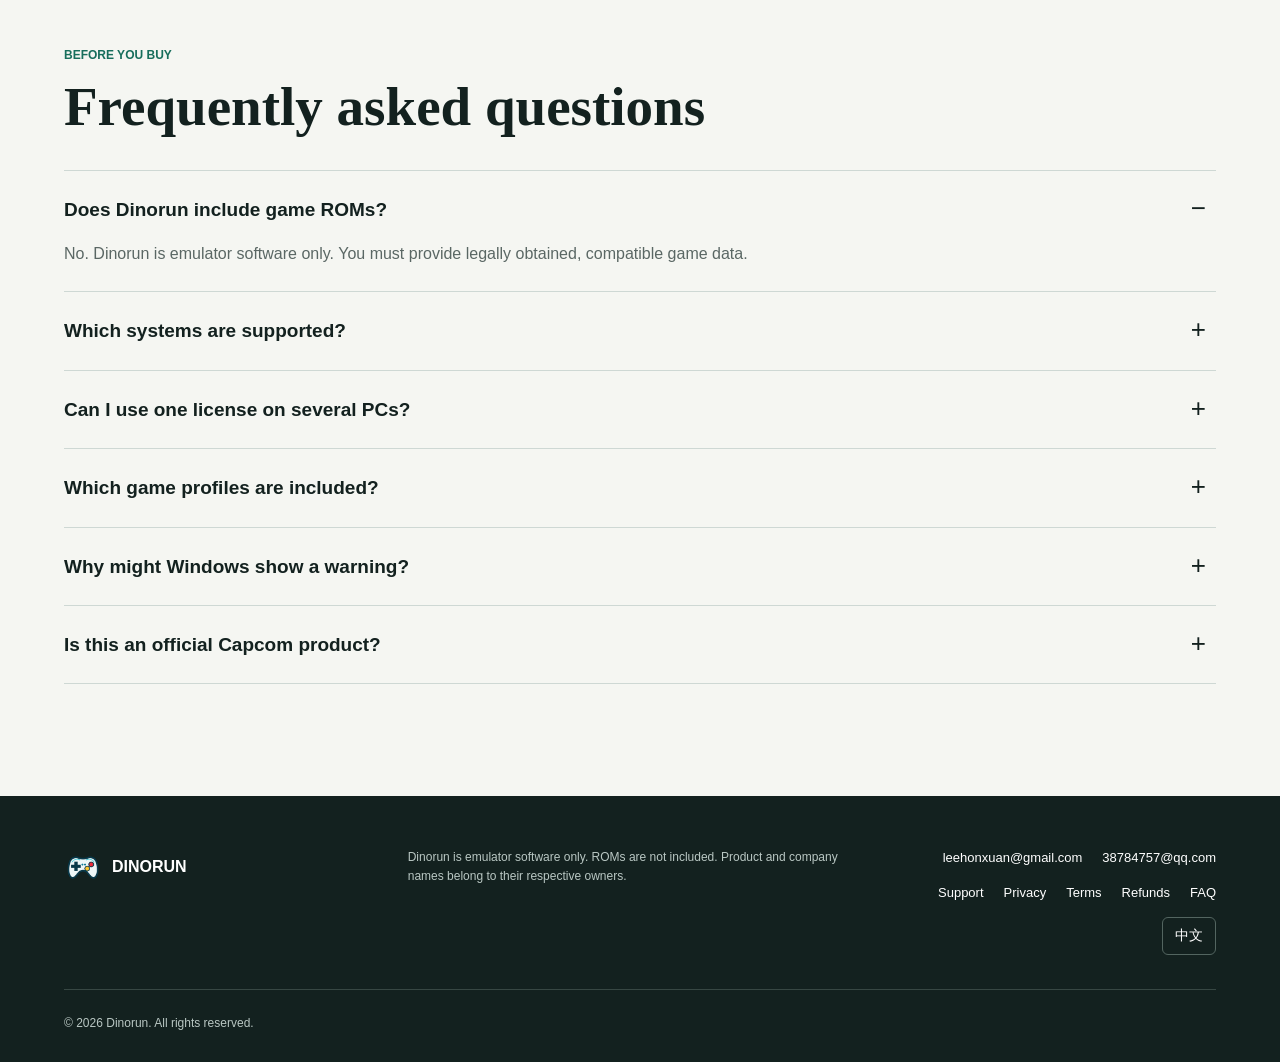
==== commit 93cf7c0b: "Update product site for Dinorun 1.0.2" ====
--- a/index.html
+++ b/index.html
@@ -3,17 +3,17 @@
 <head>
   <meta charset="utf-8">
   <meta name="viewport" content="width=device-width, initial-scale=1">
-  <meta name="description" content="Dinorun is a focused Windows arcade runner for the DINOPIC2 and experimental DINOHB profiles. ROMs are not included.">
+  <meta name="description" content="Dinorun 1.0.2 is a focused Windows arcade runner for DINOPIC2, DINOHB and Punipic profiles. ROMs are not included.">
   <meta name="theme-color" content="#f5f6f2">
   <meta property="og:type" content="website">
   <meta property="og:title" content="Dinorun - Focused arcade software for Windows">
-  <meta property="og:description" content="A streamlined Windows launcher, configurable controls, save states and offline single-machine licensing. ROMs are not included.">
+  <meta property="og:description" content="Dinorun 1.0.2 adds the Punipic profile to a streamlined Windows launcher with configurable controls, save states and offline single-machine licensing. ROMs are not included.">
   <meta property="og:image" content="assets/images/launcher-en.png">
   <title>Dinorun | Windows Arcade Software</title>
   <link rel="icon" href="assets/images/dinorun.ico">
   <link rel="stylesheet" href="styles.css">
   <script src="site-config.js" defer></script>
-  <script src="script.js" defer></script>
+  <script src="script.js?v=1.0.2" defer></script>
 </head>
 <body>
   <a class="skip-link" href="#main" data-i18n="skip">Skip to content</a>
@@ -45,7 +45,7 @@
       <div class="hero-content">
         <p class="eyebrow" data-i18n="heroEyebrow">WINDOWS X64 DESKTOP SOFTWARE</p>
         <h1 id="hero-title">Dinorun</h1>
-        <p class="hero-lead" data-i18n="heroLead">A focused arcade runner for DINOPIC2 and the experimental DINOHB profile.</p>
+        <p class="hero-lead" data-i18n="heroLead">A focused arcade runner for DINOPIC2, DINOHB and Punipic profiles.</p>
         <p class="hero-copy" data-i18n="heroCopy">Launch, configure and play from one clean Windows application. Bring your own legally obtained game data.</p>
         <div class="hero-actions">
           <a class="button buy-link" href="#purchase"><span data-i18n="buyFor">Buy for US$70</span></a>
@@ -69,14 +69,14 @@
     <section class="section release-update" id="updates" aria-labelledby="updates-title">
       <div class="section-heading compact">
         <p class="eyebrow" data-i18n="updatesEyebrow">LATEST RELEASE</p>
-        <h2 id="updates-title" data-i18n="updatesTitle">Dinorun 1.0.1 is ready.</h2>
+        <h2 id="updates-title" data-i18n="updatesTitle">Dinorun 1.0.2 is ready.</h2>
         <p data-i18n="updatesIntro">This production update improves controller input reliability and makes fresh Windows installations easier to deploy.</p>
       </div>
       <div class="release-update-grid">
         <article class="release-update-summary">
-          <div class="release-version">1.0.1</div>
+          <div class="release-version">1.0.2</div>
           <p class="release-channel" data-i18n="updatesChannel">PRODUCTION UPDATE</p>
-          <p data-i18n="updatesSummary">The latest installer includes the controller-input fix tested with the embedded runtime, plus the required Qt, MinGW and SDL runtime dependencies.</p>
+            <p data-i18n="updatesSummary">The latest installer adds the Punipic profile, includes verified PIC sound firmware and carries the required Qt, MinGW and SDL runtime dependencies.</p>
           <a class="text-link" href="#purchase" data-i18n="updatesCta">View purchase options</a>
         </article>
         <div class="release-update-list">
@@ -97,8 +97,8 @@
           </article>
           <article>
             <span class="feature-number">04</span>
-            <h3 data-i18n="updatesScopeTitle">Same supported scope</h3>
-            <p data-i18n="updatesScopeBody">DINOPIC2 remains supported and DINOHB remains experimental. ROMs and copyrighted game data are not included.</p>
+            <h3 data-i18n="updatesPunipicTitle">New Punipic profile</h3>
+            <p data-i18n="updatesPunipicBody">Dinorun 1.0.2 adds the Punipic profile with its verified PIC sound path. Existing valid licenses receive access without reactivation.</p>
           </article>
         </div>
       </div>
@@ -138,8 +138,8 @@
         </article>
         <article>
           <span class="feature-number">06</span>
-          <h3 data-i18n="featureProfilesTitle">Two designated profiles</h3>
-          <p data-i18n="featureProfilesBody">DINOPIC2 is supported. DINOHB is included as an experimental profile.</p>
+          <h3 data-i18n="featureProfilesTitle">Three designated profiles</h3>
+          <p data-i18n="featureProfilesBody">DINOPIC2 and Punipic are supported profiles. DINOHB is included as an experimental profile.</p>
         </article>
       </div>
     </section>
@@ -200,7 +200,7 @@
         <h2 data-i18n="purchaseTitle">Dinorun perpetual license</h2>
         <p data-i18n="purchaseBody">A single-machine license for the Windows desktop application.</p>
         <ul class="check-list">
-          <li data-i18n="purchaseOne">DINOPIC2 support</li>
+          <li data-i18n="purchaseOne">DINOPIC2 and Punipic support</li>
           <li data-i18n="purchaseTwo">Experimental DINOHB profile</li>
           <li data-i18n="purchaseThree">English and Simplified Chinese interface</li>
           <li data-i18n="purchaseFour">Keyboard and save-state tools; experimental controller input</li>
@@ -210,7 +210,7 @@
         <p data-i18n="priceLabel">ONE-TIME PRICE</p>
         <div class="price"><span>US$</span>70</div>
         <a class="button button-wide buy-link" href="#purchase" data-i18n="buyNow">Buy securely</a>
-        <p class="checkout-status" data-i18n="checkoutPending">Secure payment via PayPal. Taxes, if applicable, are calculated at checkout.</p>
+        <p class="checkout-status" data-i18n="checkoutPending">Secure checkout via Creem. Taxes, if applicable, are calculated at checkout.</p>
         <p class="price-fine" data-i18n="priceFine">Game ROMs and copyrighted game data are not included.</p>
       </div>
     </section>
@@ -234,8 +234,8 @@
           <p data-i18n="faqLicenseA">No. The perpetual license is bound to one computer. A different computer requires a separate activation.</p>
         </details>
         <details>
-          <summary data-i18n="faqProfileQ">What is the status of DINOHB?</summary>
-          <p data-i18n="faqProfileA">DINOHB remains experimental. DINOPIC2 is the primary supported profile.</p>
+          <summary data-i18n="faqProfileQ">Which game profiles are included?</summary>
+          <p data-i18n="faqProfileA">DINOPIC2 and Punipic are supported profiles. DINOHB remains experimental.</p>
         </details>
         <details>
           <summary data-i18n="faqWarningQ">Why might Windows show a warning?</summary>
@@ -268,8 +268,8 @@
   <dialog class="checkout-dialog">
     <button class="dialog-close" type="button" aria-label="Close">×</button>
     <img src="assets/images/gamepad.png" alt="" width="58" height="58">
-    <h2 data-i18n="dialogTitle">PayPal checkout</h2>
-    <p data-i18n="dialogBody">The PayPal payment page should open in a new tab. If it does not open, please contact support.</p>
+    <h2 data-i18n="dialogTitle">Creem checkout</h2>
+    <p data-i18n="dialogBody">The Creem checkout page should open in a new tab. If it does not open, please contact support.</p>
     <button class="button dialog-ok" type="button" data-i18n="dialogOk">Got it</button>
   </dialog>
 </body>
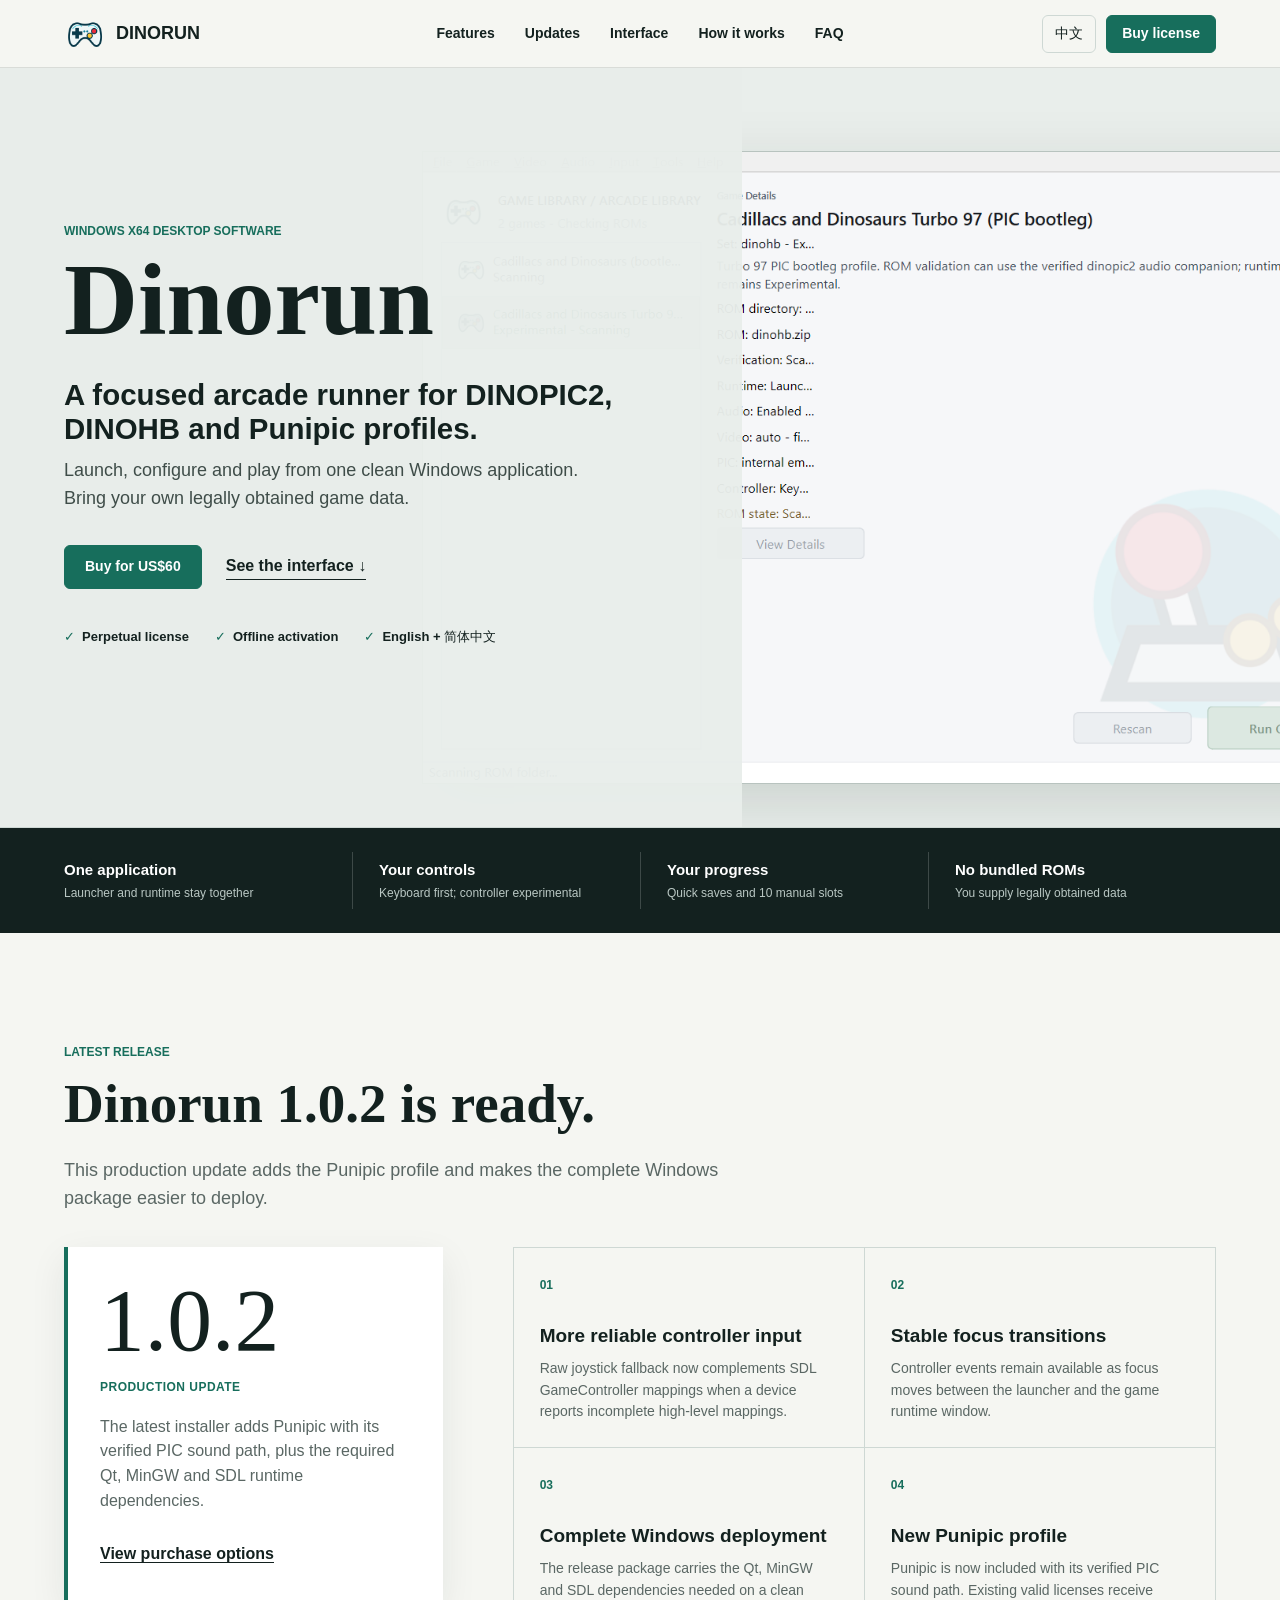
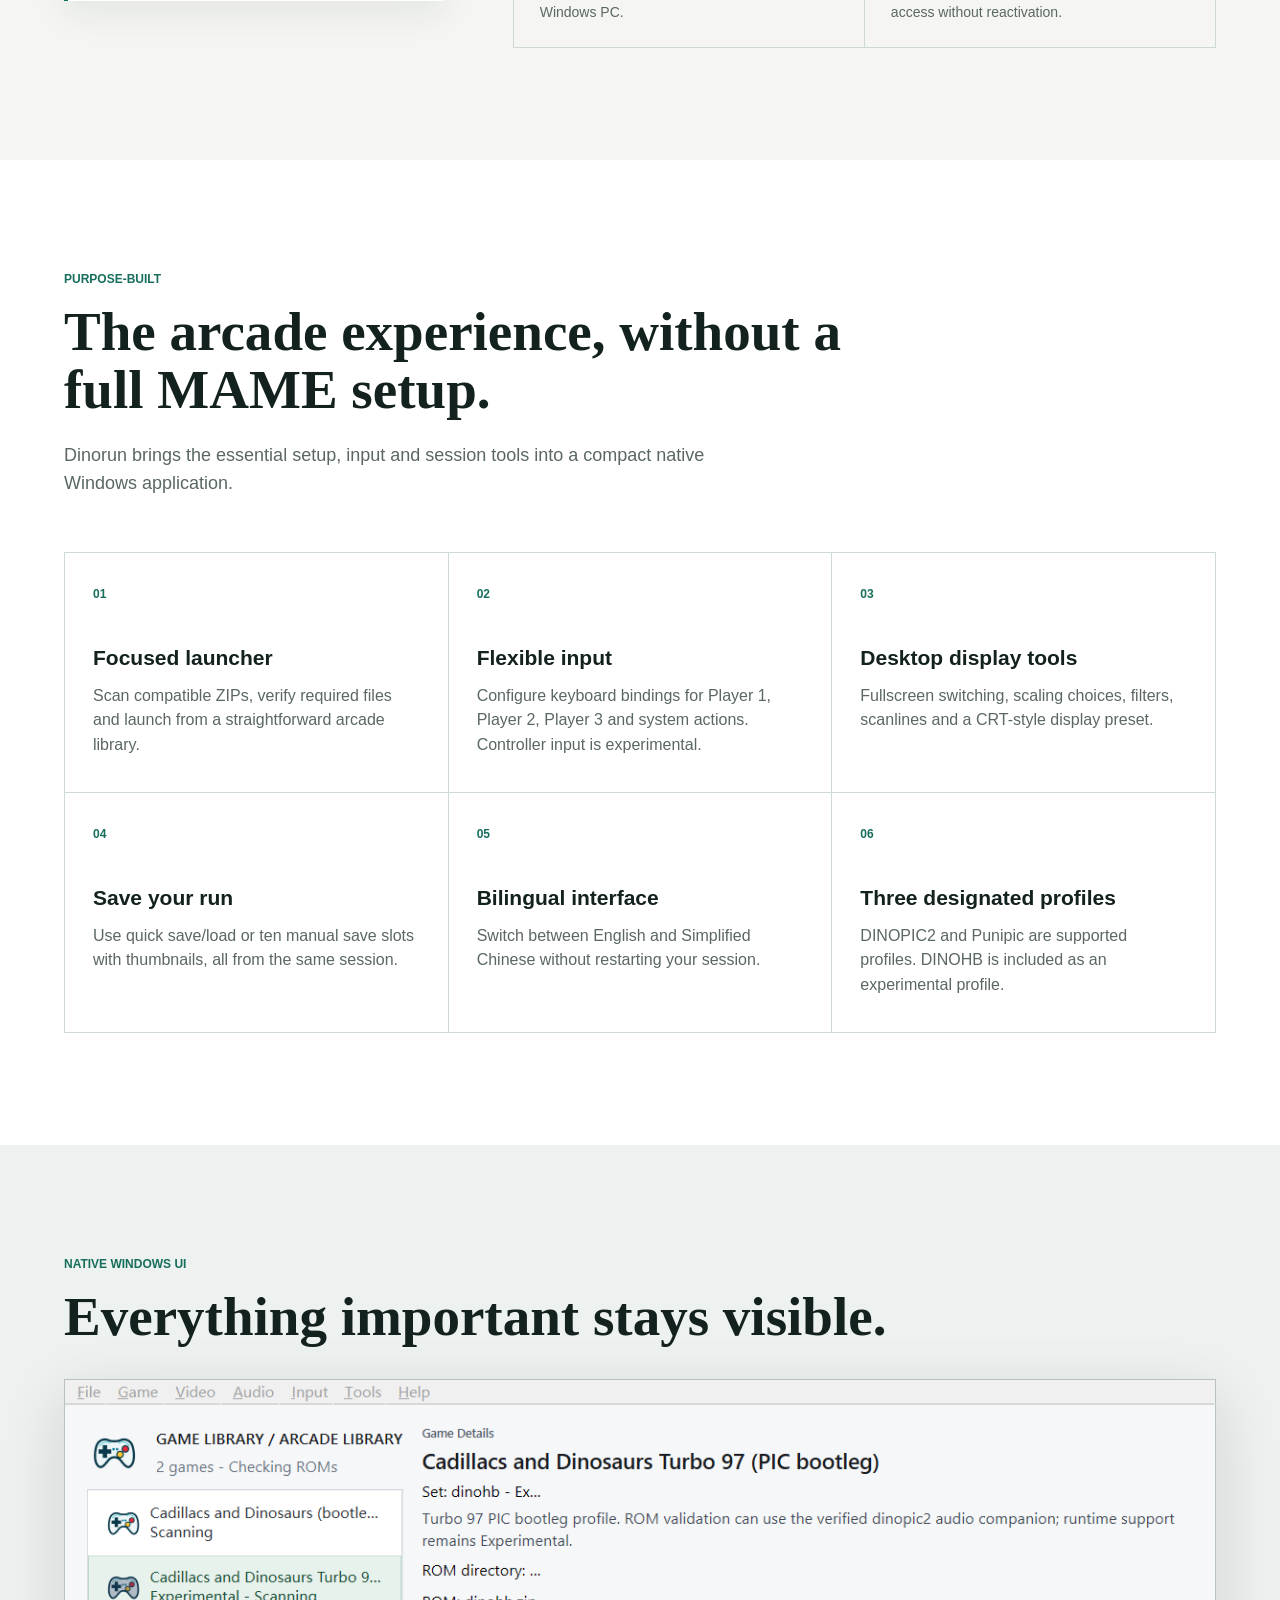
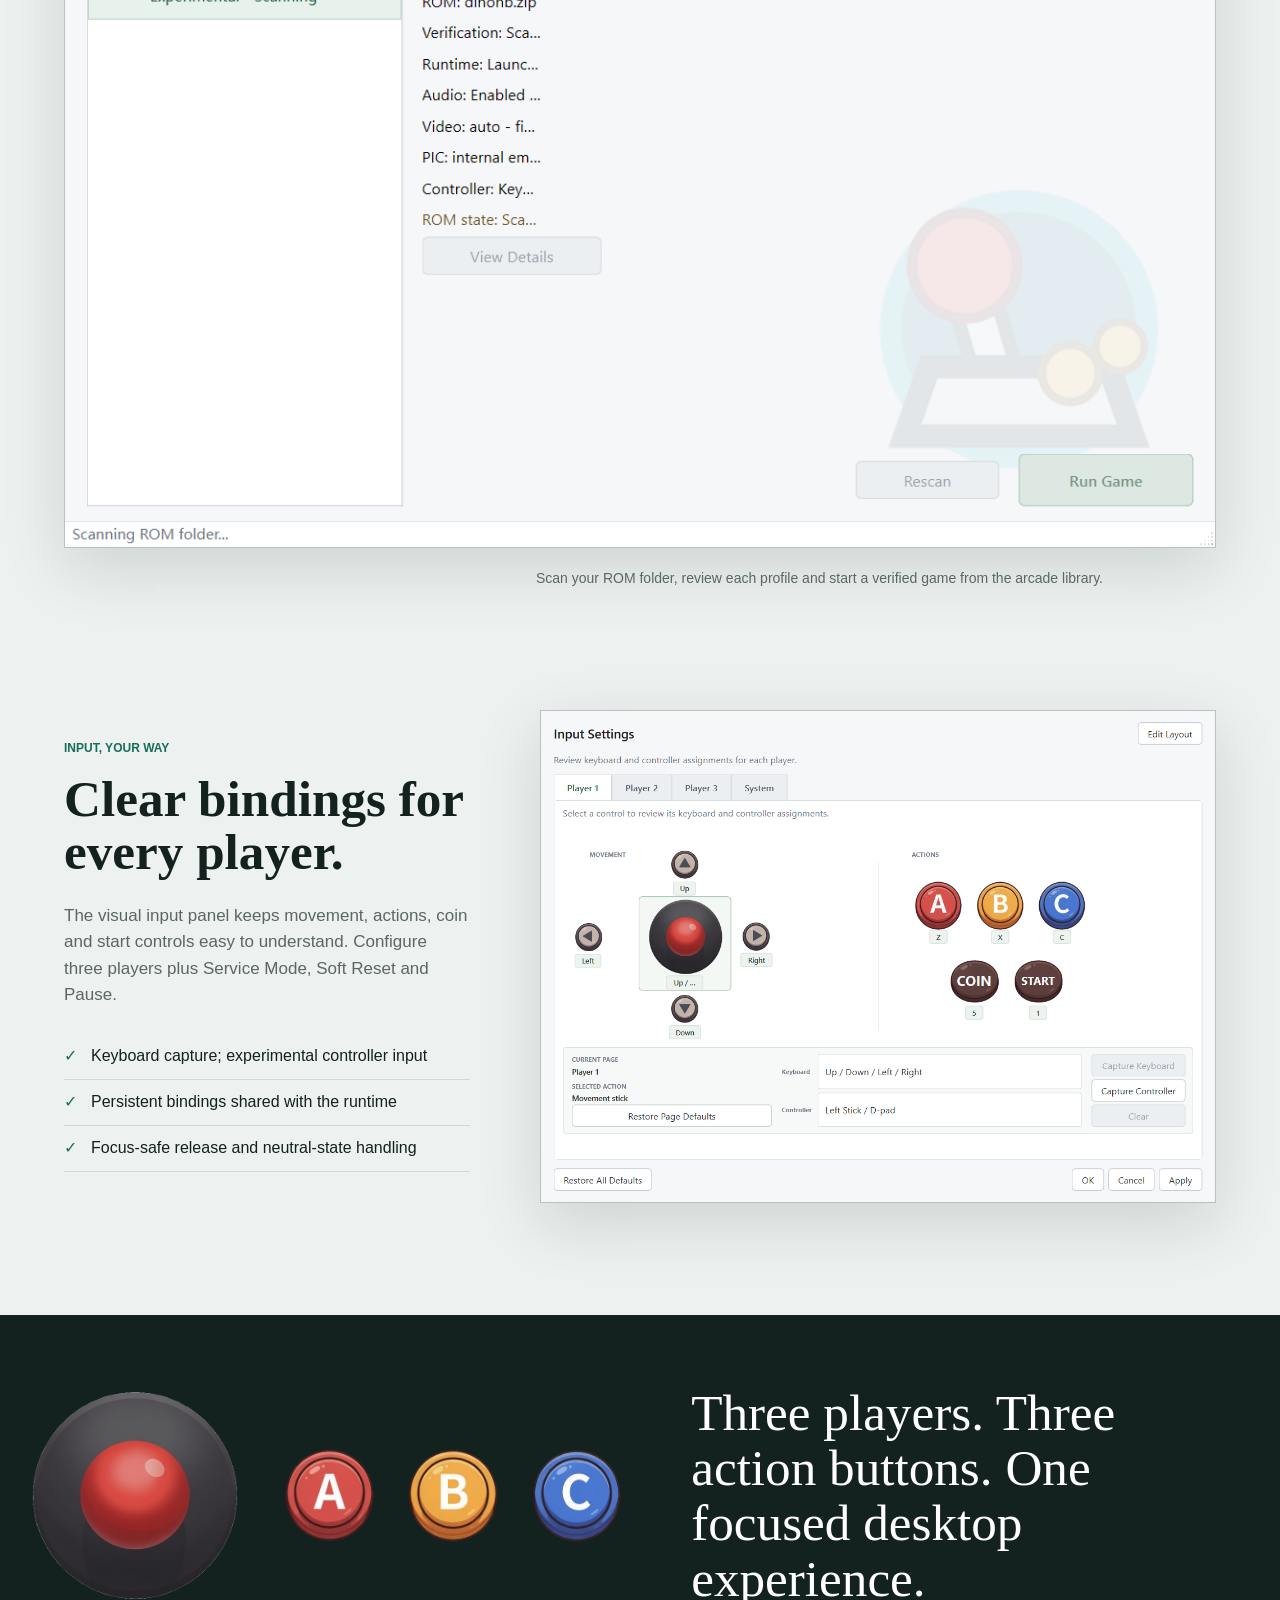
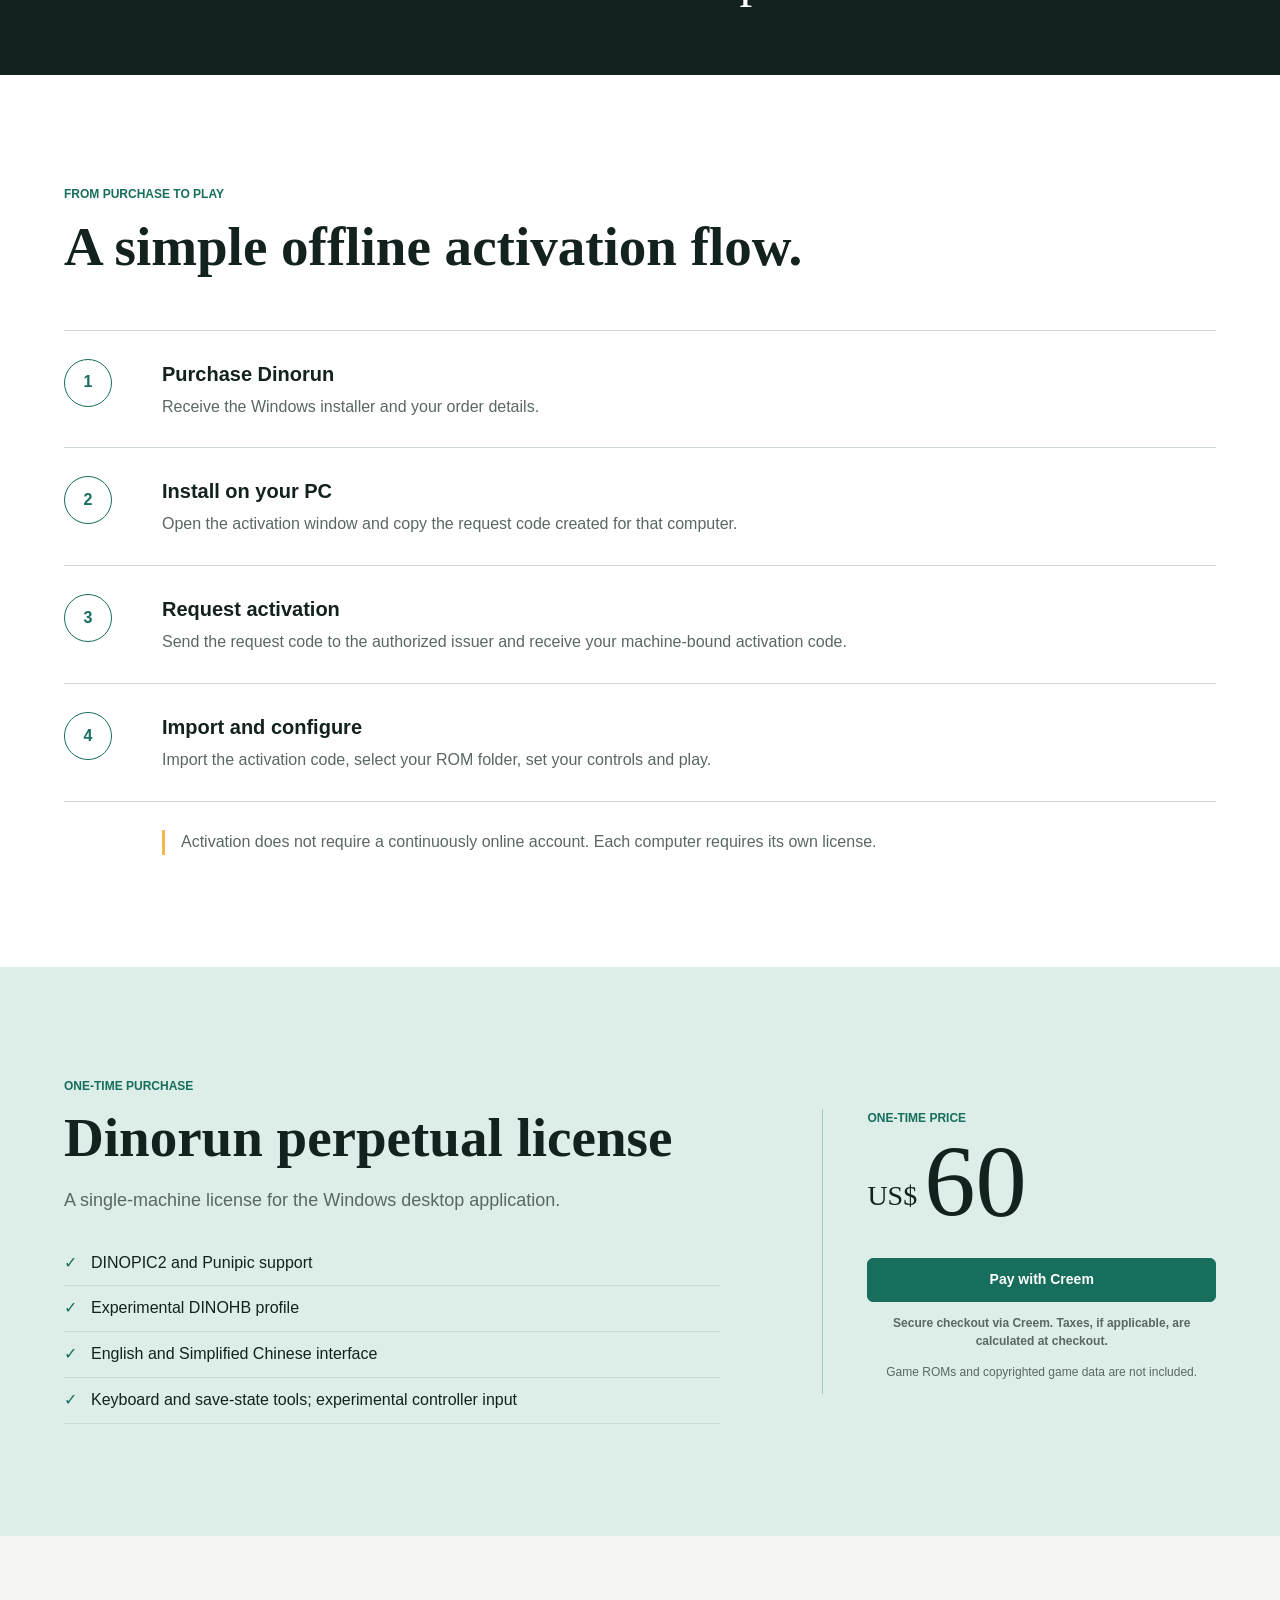
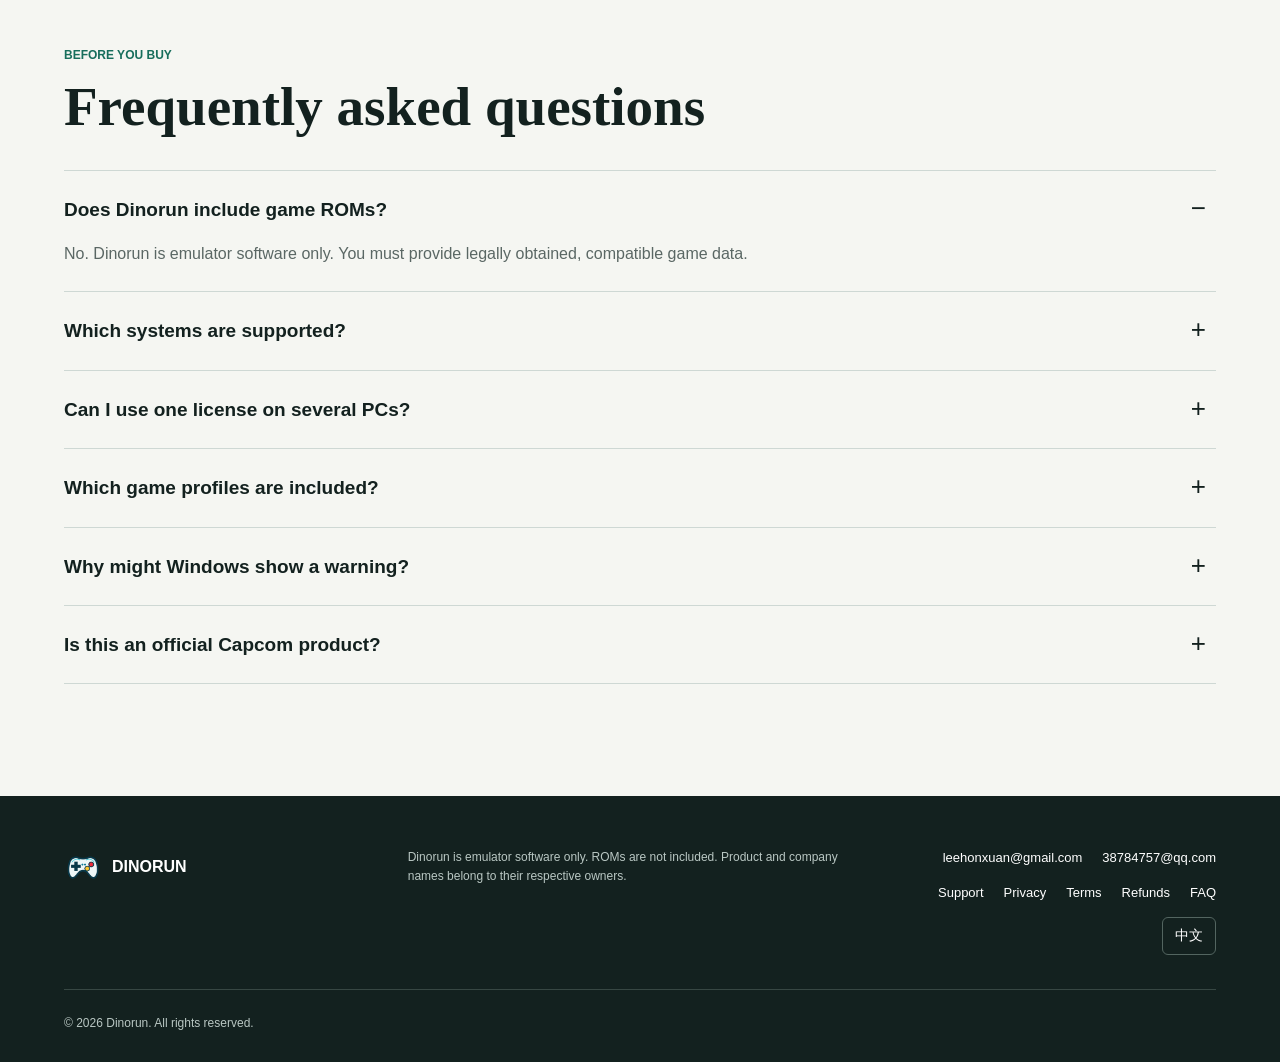
==== commit fb0211f1: "Update product site price to US$60" ====
--- a/index.html
+++ b/index.html
@@ -13,7 +13,7 @@
   <link rel="icon" href="assets/images/dinorun.ico">
   <link rel="stylesheet" href="styles.css">
   <script src="site-config.js" defer></script>
-  <script src="script.js?v=1.0.2" defer></script>
+  <script src="script.js?v=1.0.2-price60" defer></script>
 </head>
 <body>
   <a class="skip-link" href="#main" data-i18n="skip">Skip to content</a>
@@ -48,7 +48,7 @@
         <p class="hero-lead" data-i18n="heroLead">A focused arcade runner for DINOPIC2, DINOHB and Punipic profiles.</p>
         <p class="hero-copy" data-i18n="heroCopy">Launch, configure and play from one clean Windows application. Bring your own legally obtained game data.</p>
         <div class="hero-actions">
-          <a class="button buy-link" href="#purchase"><span data-i18n="buyFor">Buy for US$70</span></a>
+          <a class="button buy-link" href="#purchase"><span data-i18n="buyFor">Buy for US$60</span></a>
           <a class="text-link" href="#interface"><span data-i18n="seeInterface">See the interface</span><span aria-hidden="true"> ↓</span></a>
         </div>
         <ul class="hero-facts" aria-label="Product summary">
@@ -208,7 +208,7 @@
       </div>
       <div class="price-panel">
         <p data-i18n="priceLabel">ONE-TIME PRICE</p>
-        <div class="price"><span>US$</span>70</div>
+        <div class="price"><span>US$</span>60</div>
         <a class="button button-wide buy-link" href="#purchase" data-i18n="buyNow">Buy securely</a>
         <p class="checkout-status" data-i18n="checkoutPending">Secure checkout via Creem. Taxes, if applicable, are calculated at checkout.</p>
         <p class="price-fine" data-i18n="priceFine">Game ROMs and copyrighted game data are not included.</p>
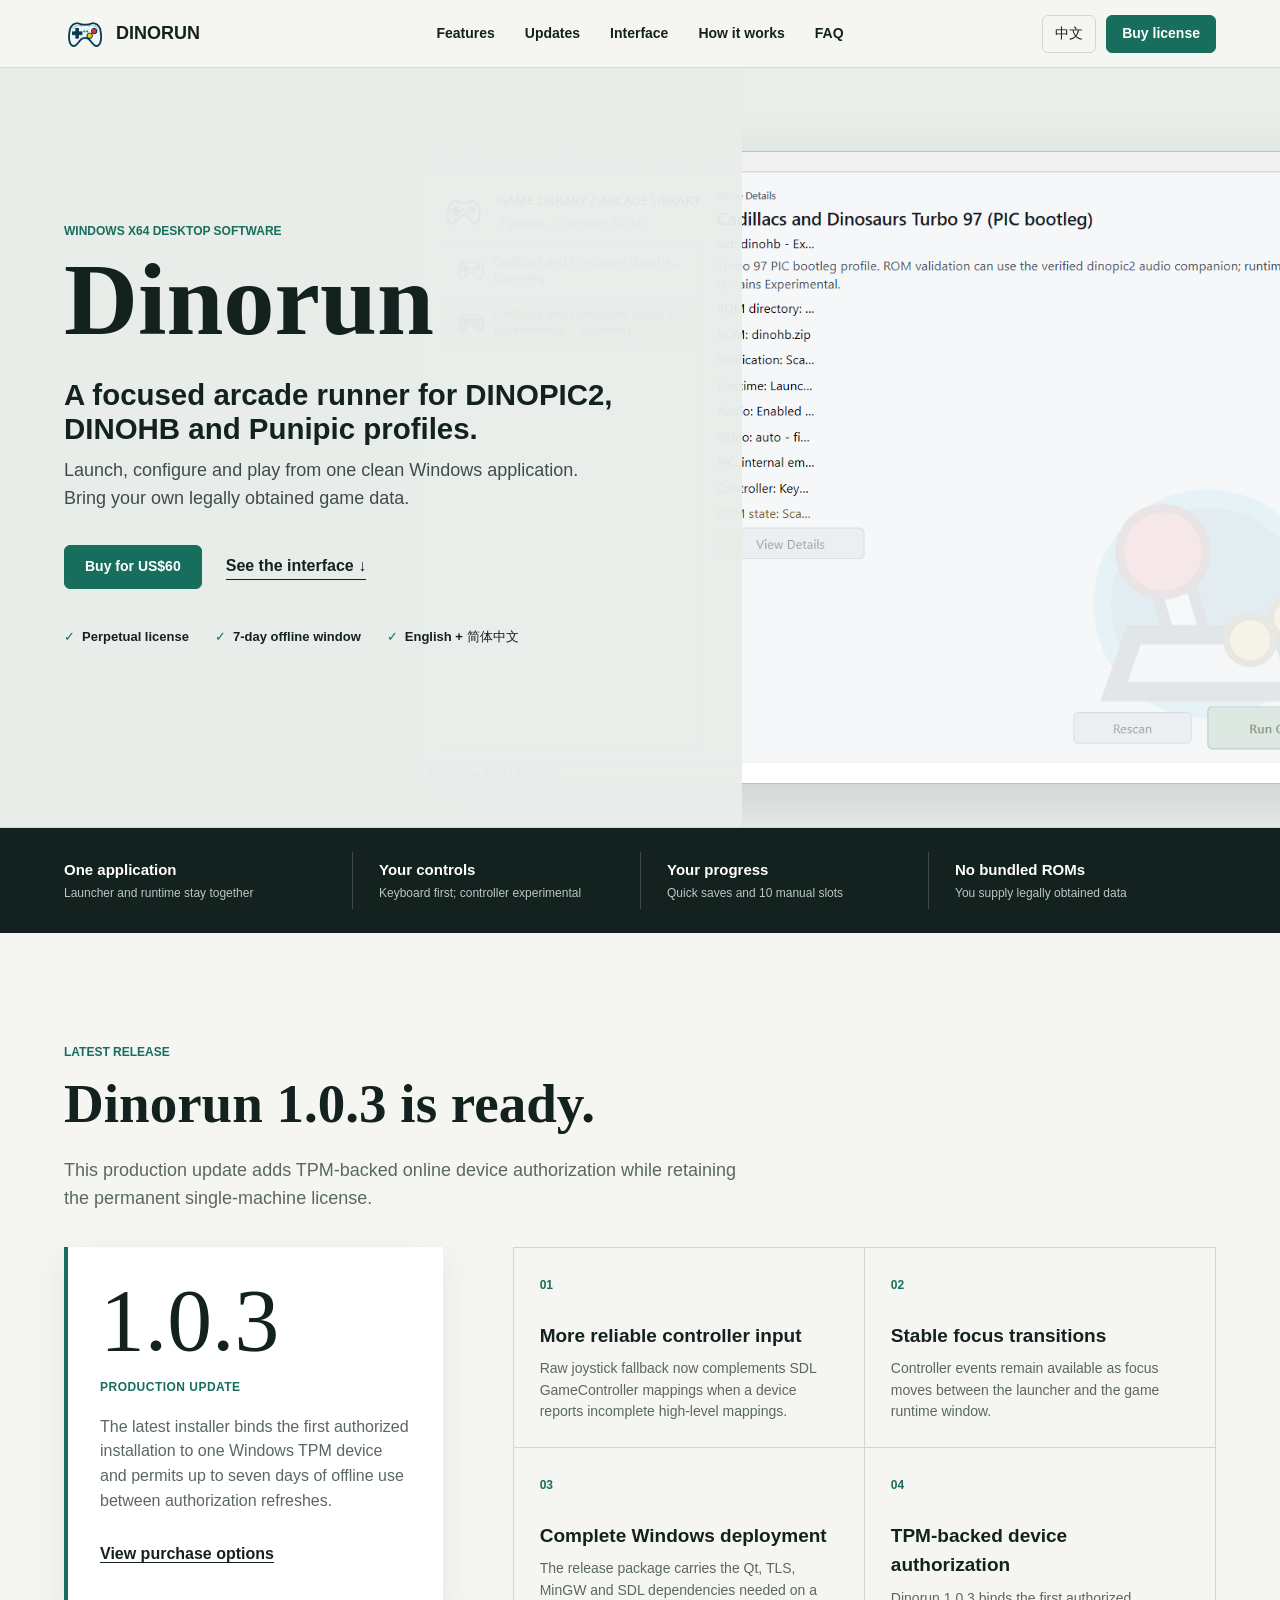
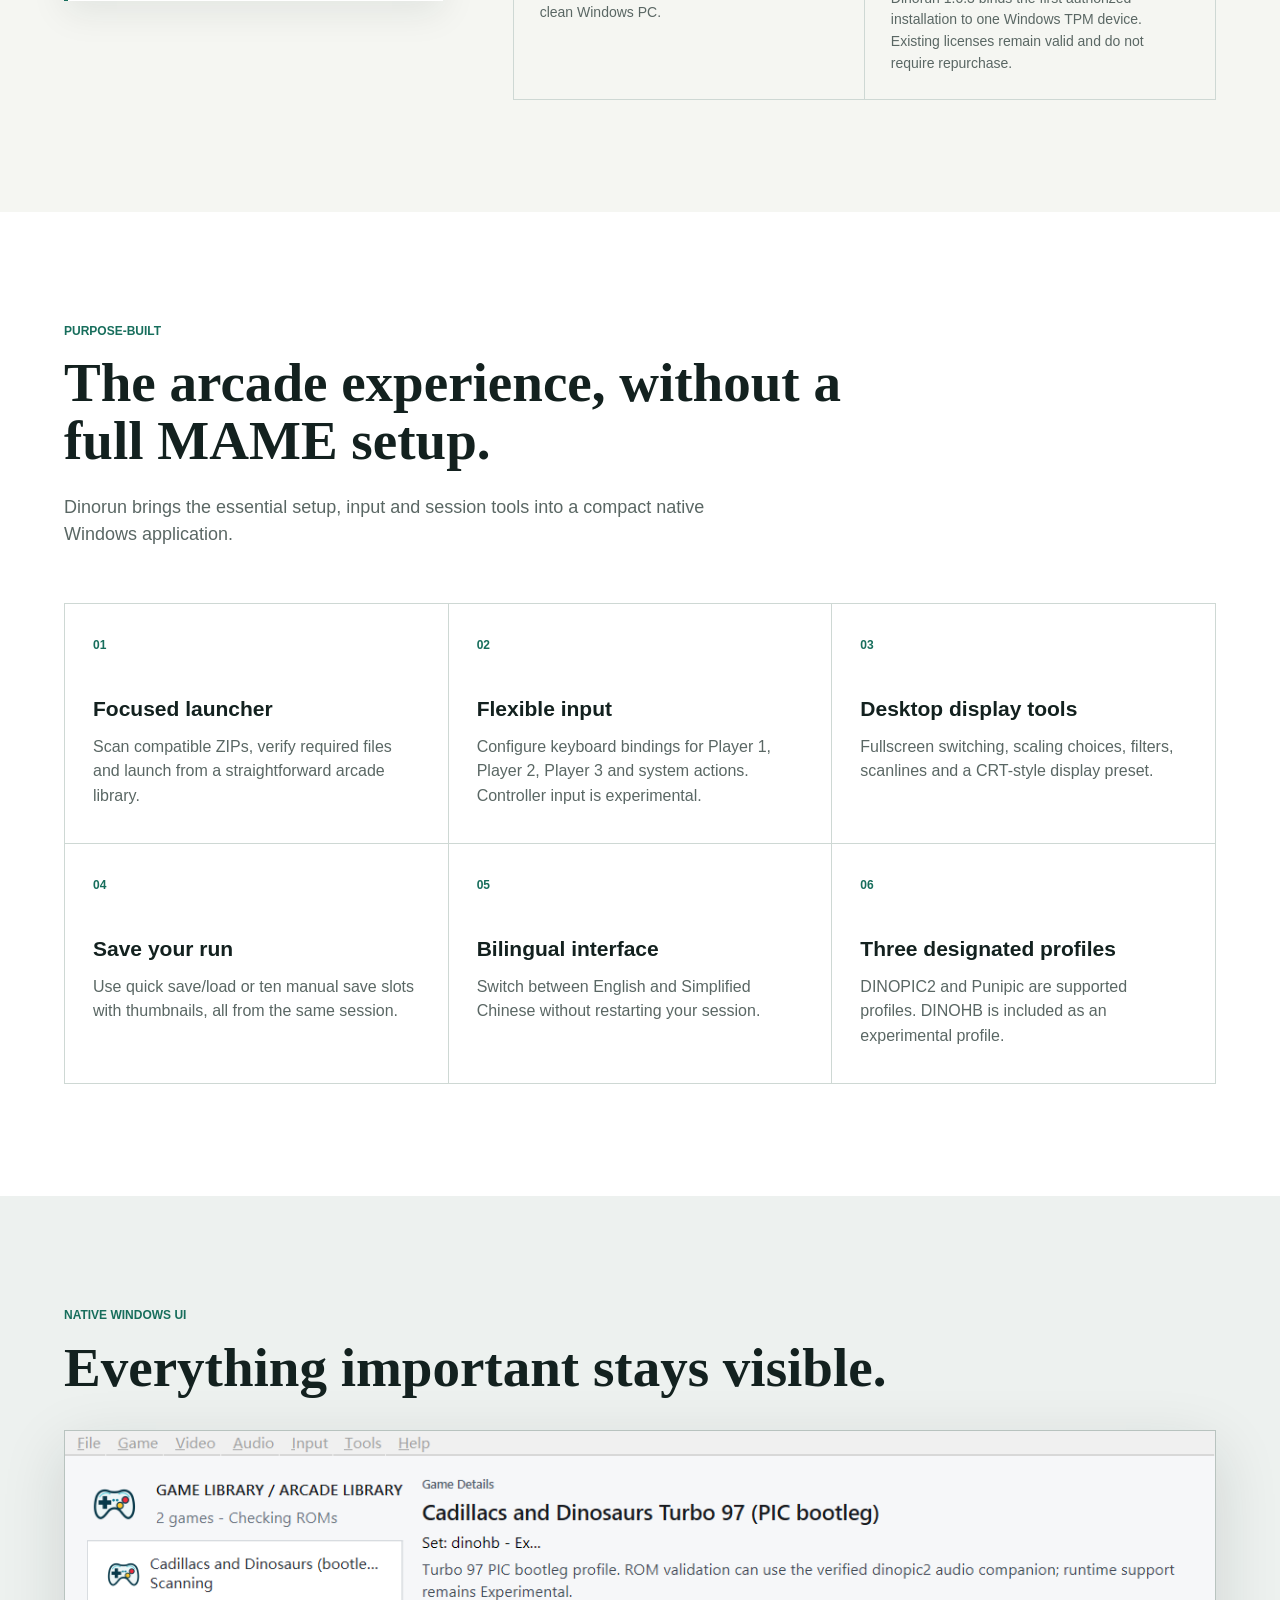
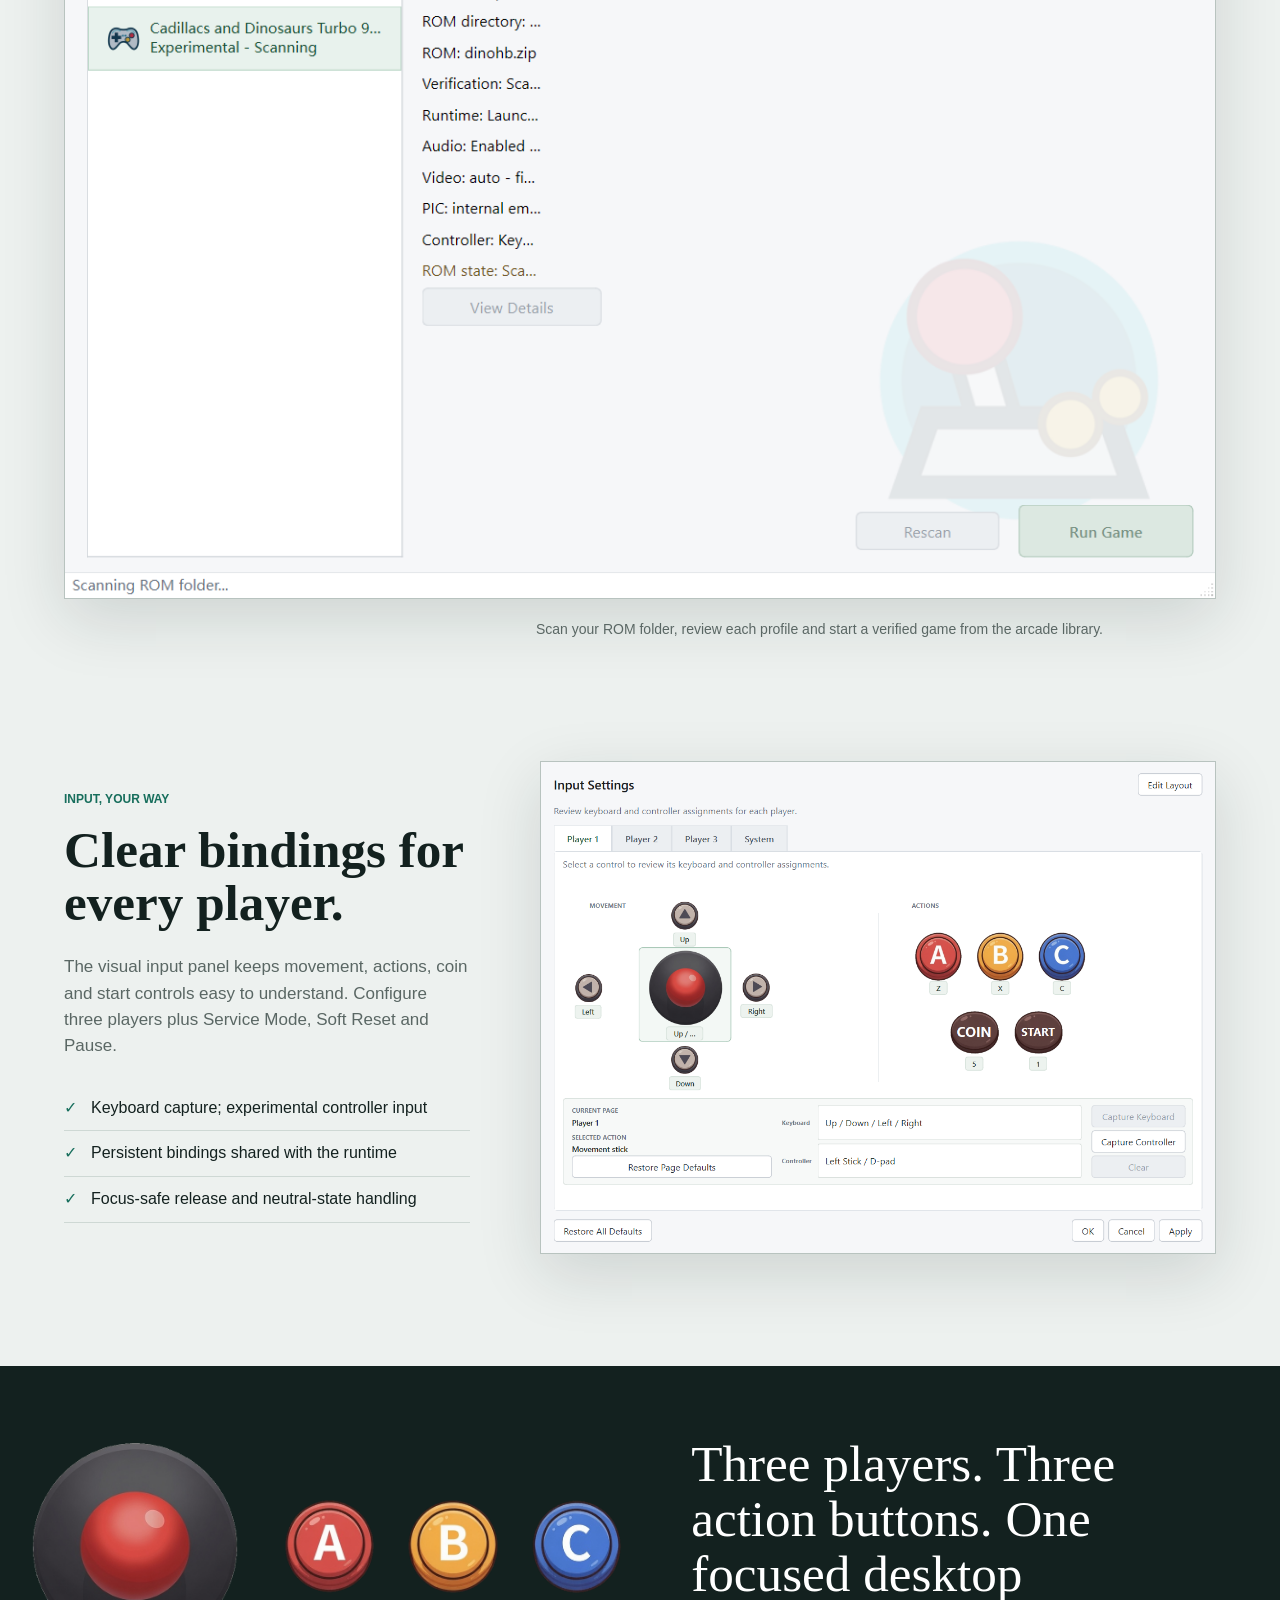
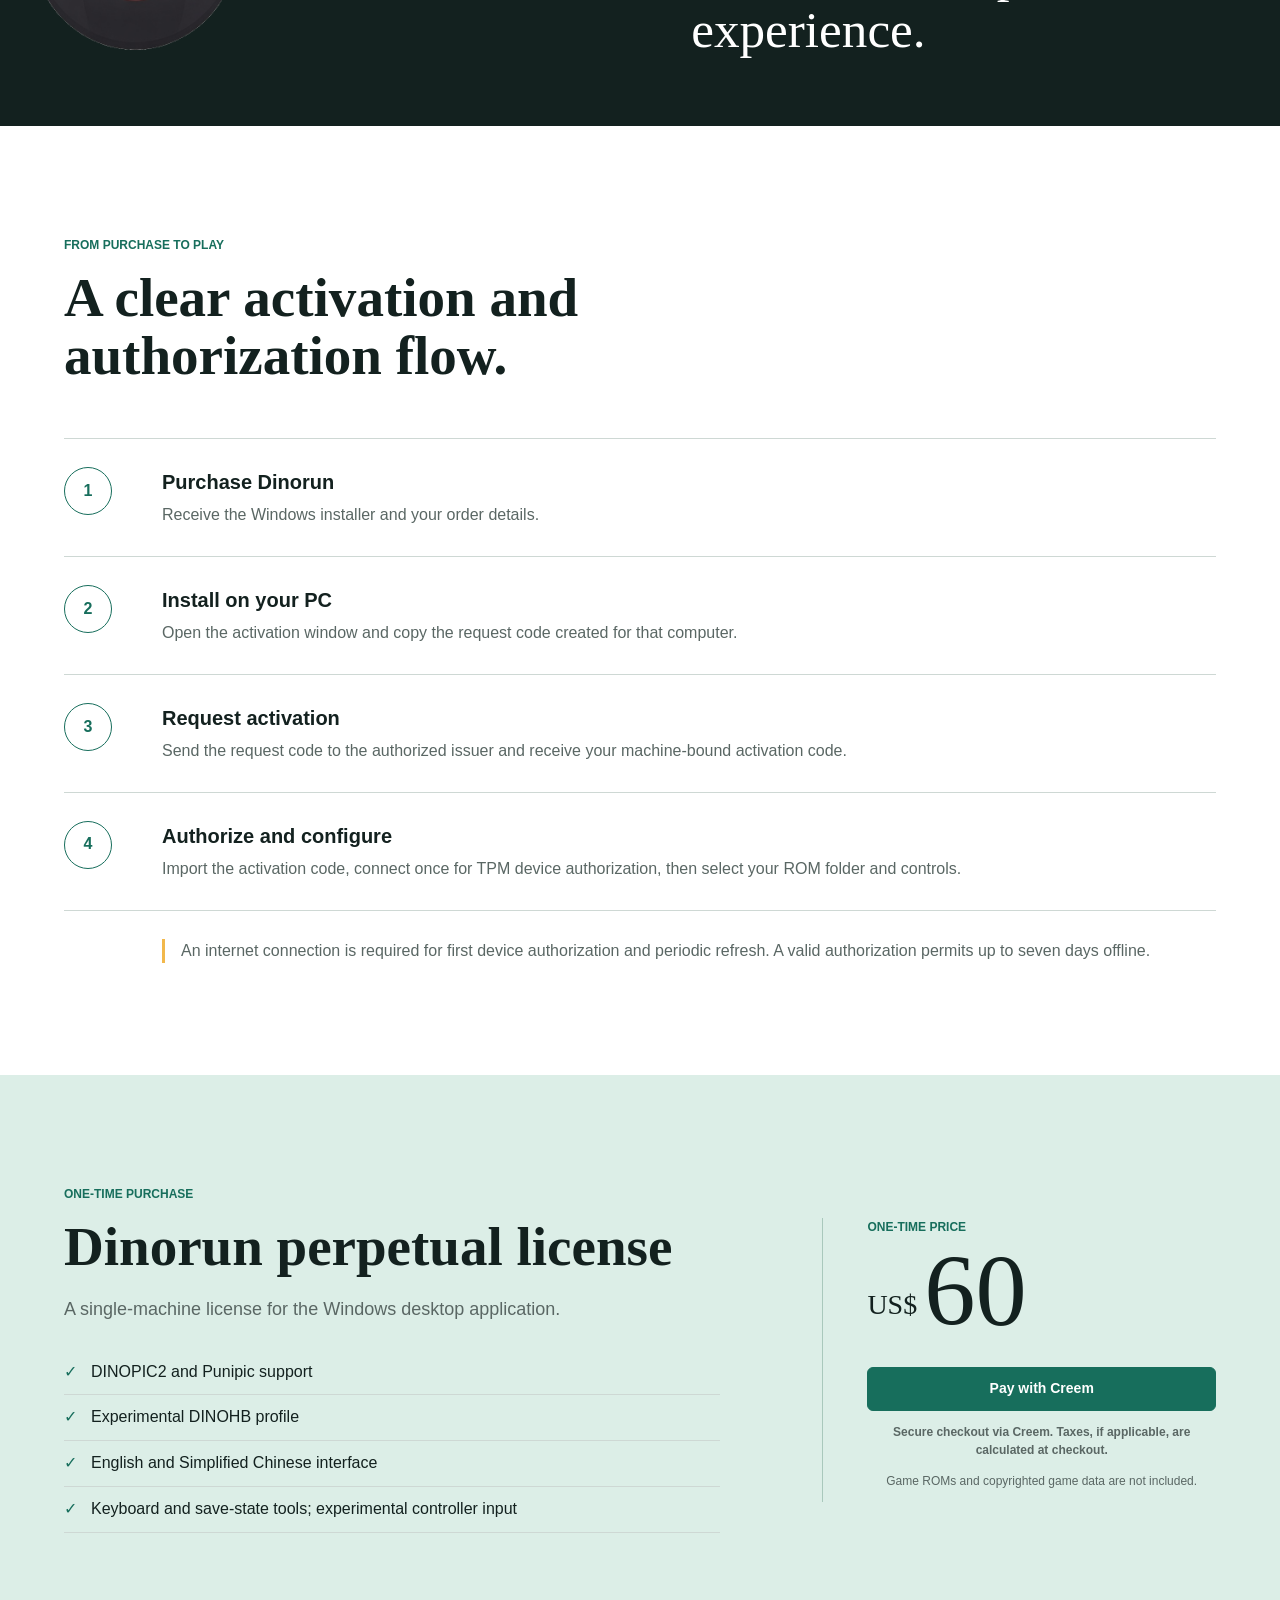
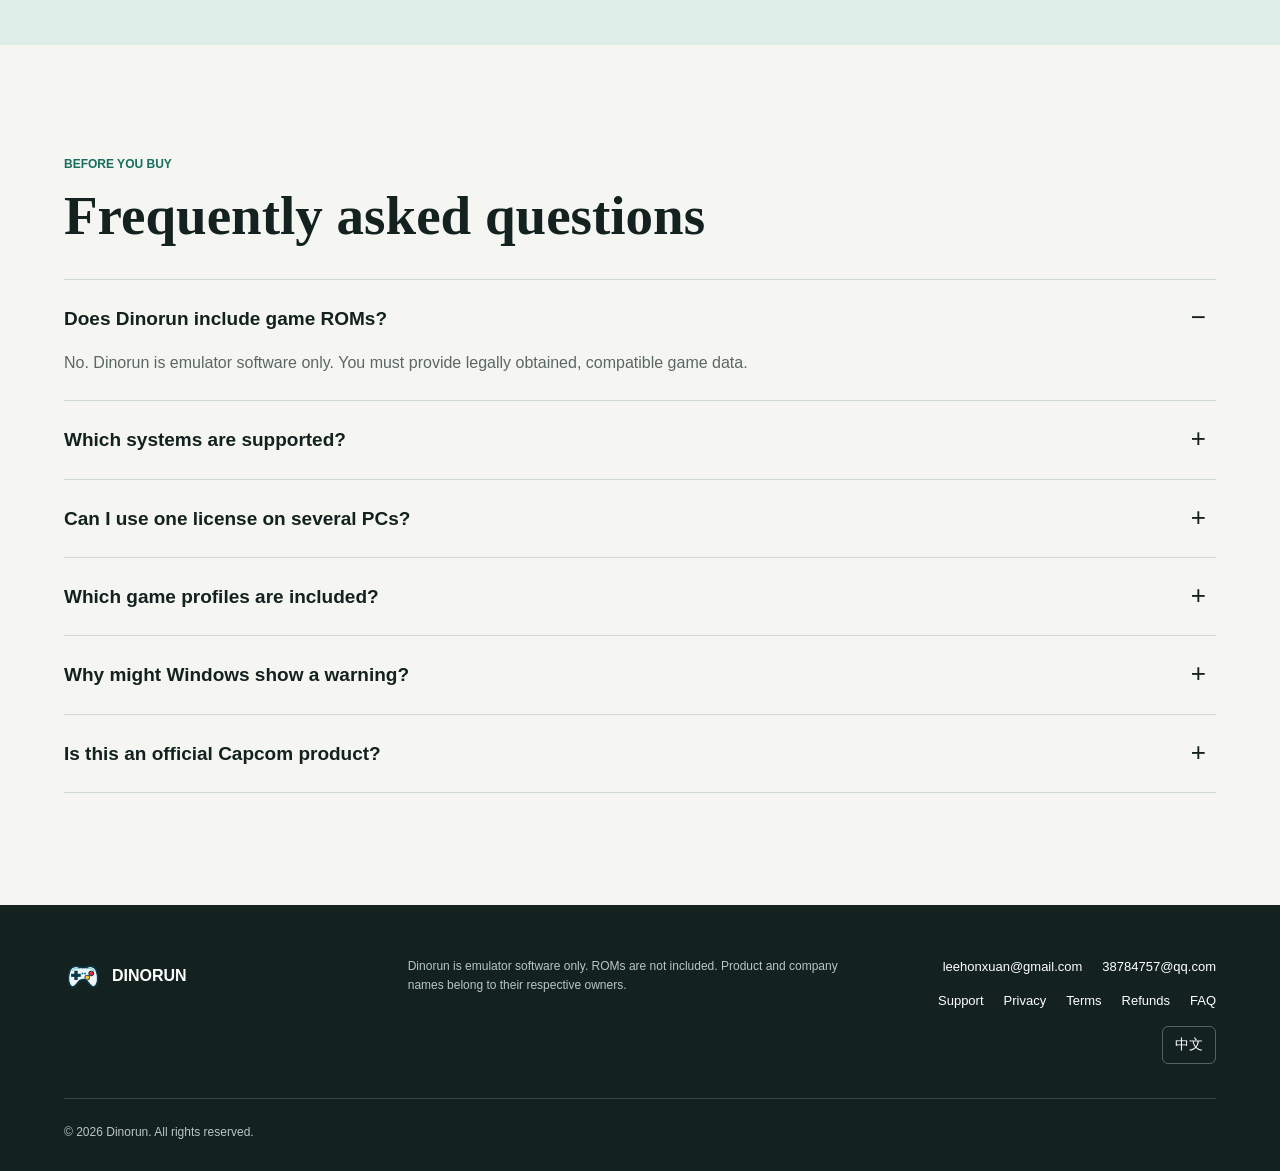
==== commit 09488cf3: "Publish Dinorun 1.0.3 online license details" ====
--- a/index.html
+++ b/index.html
@@ -3,17 +3,17 @@
 <head>
   <meta charset="utf-8">
   <meta name="viewport" content="width=device-width, initial-scale=1">
-  <meta name="description" content="Dinorun 1.0.2 is a focused Windows arcade runner for DINOPIC2, DINOHB and Punipic profiles. ROMs are not included.">
+  <meta name="description" content="Dinorun 1.0.3 is a focused Windows arcade runner for DINOPIC2, DINOHB and Punipic profiles. ROMs are not included.">
   <meta name="theme-color" content="#f5f6f2">
   <meta property="og:type" content="website">
   <meta property="og:title" content="Dinorun - Focused arcade software for Windows">
-  <meta property="og:description" content="Dinorun 1.0.2 adds the Punipic profile to a streamlined Windows launcher with configurable controls, save states and offline single-machine licensing. ROMs are not included.">
+  <meta property="og:description" content="Dinorun 1.0.3 combines a streamlined Windows launcher, configurable controls, save states and a TPM-backed single-machine license. ROMs are not included.">
   <meta property="og:image" content="assets/images/launcher-en.png">
   <title>Dinorun | Windows Arcade Software</title>
   <link rel="icon" href="assets/images/dinorun.ico">
   <link rel="stylesheet" href="styles.css">
   <script src="site-config.js" defer></script>
-  <script src="script.js?v=1.0.2-price60" defer></script>
+  <script src="script.js?v=1.0.3-online-license" defer></script>
 </head>
 <body>
   <a class="skip-link" href="#main" data-i18n="skip">Skip to content</a>
@@ -53,7 +53,7 @@
         </div>
         <ul class="hero-facts" aria-label="Product summary">
           <li data-i18n="factLicense">Perpetual license</li>
-          <li data-i18n="factOffline">Offline activation</li>
+          <li data-i18n="factOffline">7-day offline window</li>
           <li data-i18n="factLanguage">English + 简体中文</li>
         </ul>
       </div>
@@ -69,14 +69,14 @@
     <section class="section release-update" id="updates" aria-labelledby="updates-title">
       <div class="section-heading compact">
         <p class="eyebrow" data-i18n="updatesEyebrow">LATEST RELEASE</p>
-        <h2 id="updates-title" data-i18n="updatesTitle">Dinorun 1.0.2 is ready.</h2>
+        <h2 id="updates-title" data-i18n="updatesTitle">Dinorun 1.0.3 is ready.</h2>
         <p data-i18n="updatesIntro">This production update improves controller input reliability and makes fresh Windows installations easier to deploy.</p>
       </div>
       <div class="release-update-grid">
         <article class="release-update-summary">
-          <div class="release-version">1.0.2</div>
+          <div class="release-version">1.0.3</div>
           <p class="release-channel" data-i18n="updatesChannel">PRODUCTION UPDATE</p>
-            <p data-i18n="updatesSummary">The latest installer adds the Punipic profile, includes verified PIC sound firmware and carries the required Qt, MinGW and SDL runtime dependencies.</p>
+            <p data-i18n="updatesSummary">The latest installer adds TPM-backed online device authorization while retaining the permanent single-machine license and a seven-day offline window.</p>
           <a class="text-link" href="#purchase" data-i18n="updatesCta">View purchase options</a>
         </article>
         <div class="release-update-list">
@@ -97,8 +97,8 @@
           </article>
           <article>
             <span class="feature-number">04</span>
-            <h3 data-i18n="updatesPunipicTitle">New Punipic profile</h3>
-            <p data-i18n="updatesPunipicBody">Dinorun 1.0.2 adds the Punipic profile with its verified PIC sound path. Existing valid licenses receive access without reactivation.</p>
+            <h3 data-i18n="updatesPunipicTitle">TPM-backed device authorization</h3>
+            <p data-i18n="updatesPunipicBody">Dinorun 1.0.3 binds the first authorized installation to one Windows TPM device. Existing licenses remain valid and do not require repurchase.</p>
           </article>
         </div>
       </div>
@@ -183,15 +183,15 @@
     <section class="section how" id="how">
       <div class="section-heading">
         <p class="eyebrow" data-i18n="howEyebrow">FROM PURCHASE TO PLAY</p>
-        <h2 data-i18n="howTitle">A simple offline activation flow.</h2>
+        <h2 data-i18n="howTitle">A clear activation and authorization flow.</h2>
       </div>
       <ol class="steps">
         <li><span>1</span><div><h3 data-i18n="stepOneTitle">Purchase Dinorun</h3><p data-i18n="stepOneBody">Receive the Windows installer and your order details.</p></div></li>
         <li><span>2</span><div><h3 data-i18n="stepTwoTitle">Install on your PC</h3><p data-i18n="stepTwoBody">Open the activation window and copy the request code created for that computer.</p></div></li>
         <li><span>3</span><div><h3 data-i18n="stepThreeTitle">Request activation</h3><p data-i18n="stepThreeBody">Send the request code to the authorized issuer and receive your machine-bound activation code.</p></div></li>
-        <li><span>4</span><div><h3 data-i18n="stepFourTitle">Import and configure</h3><p data-i18n="stepFourBody">Import the activation code, select your ROM folder, set your controls and play.</p></div></li>
+        <li><span>4</span><div><h3 data-i18n="stepFourTitle">Authorize and configure</h3><p data-i18n="stepFourBody">Import the activation code, connect once for TPM device authorization, then select your ROM folder and controls.</p></div></li>
       </ol>
-      <p class="note" data-i18n="activationNote">Activation does not require a continuously online account. Each computer requires its own license.</p>
+      <p class="note" data-i18n="activationNote">An internet connection is required for first device authorization and periodic refresh. A valid authorization permits up to seven days offline.</p>
     </section>
 
     <section class="section purchase" id="purchase">
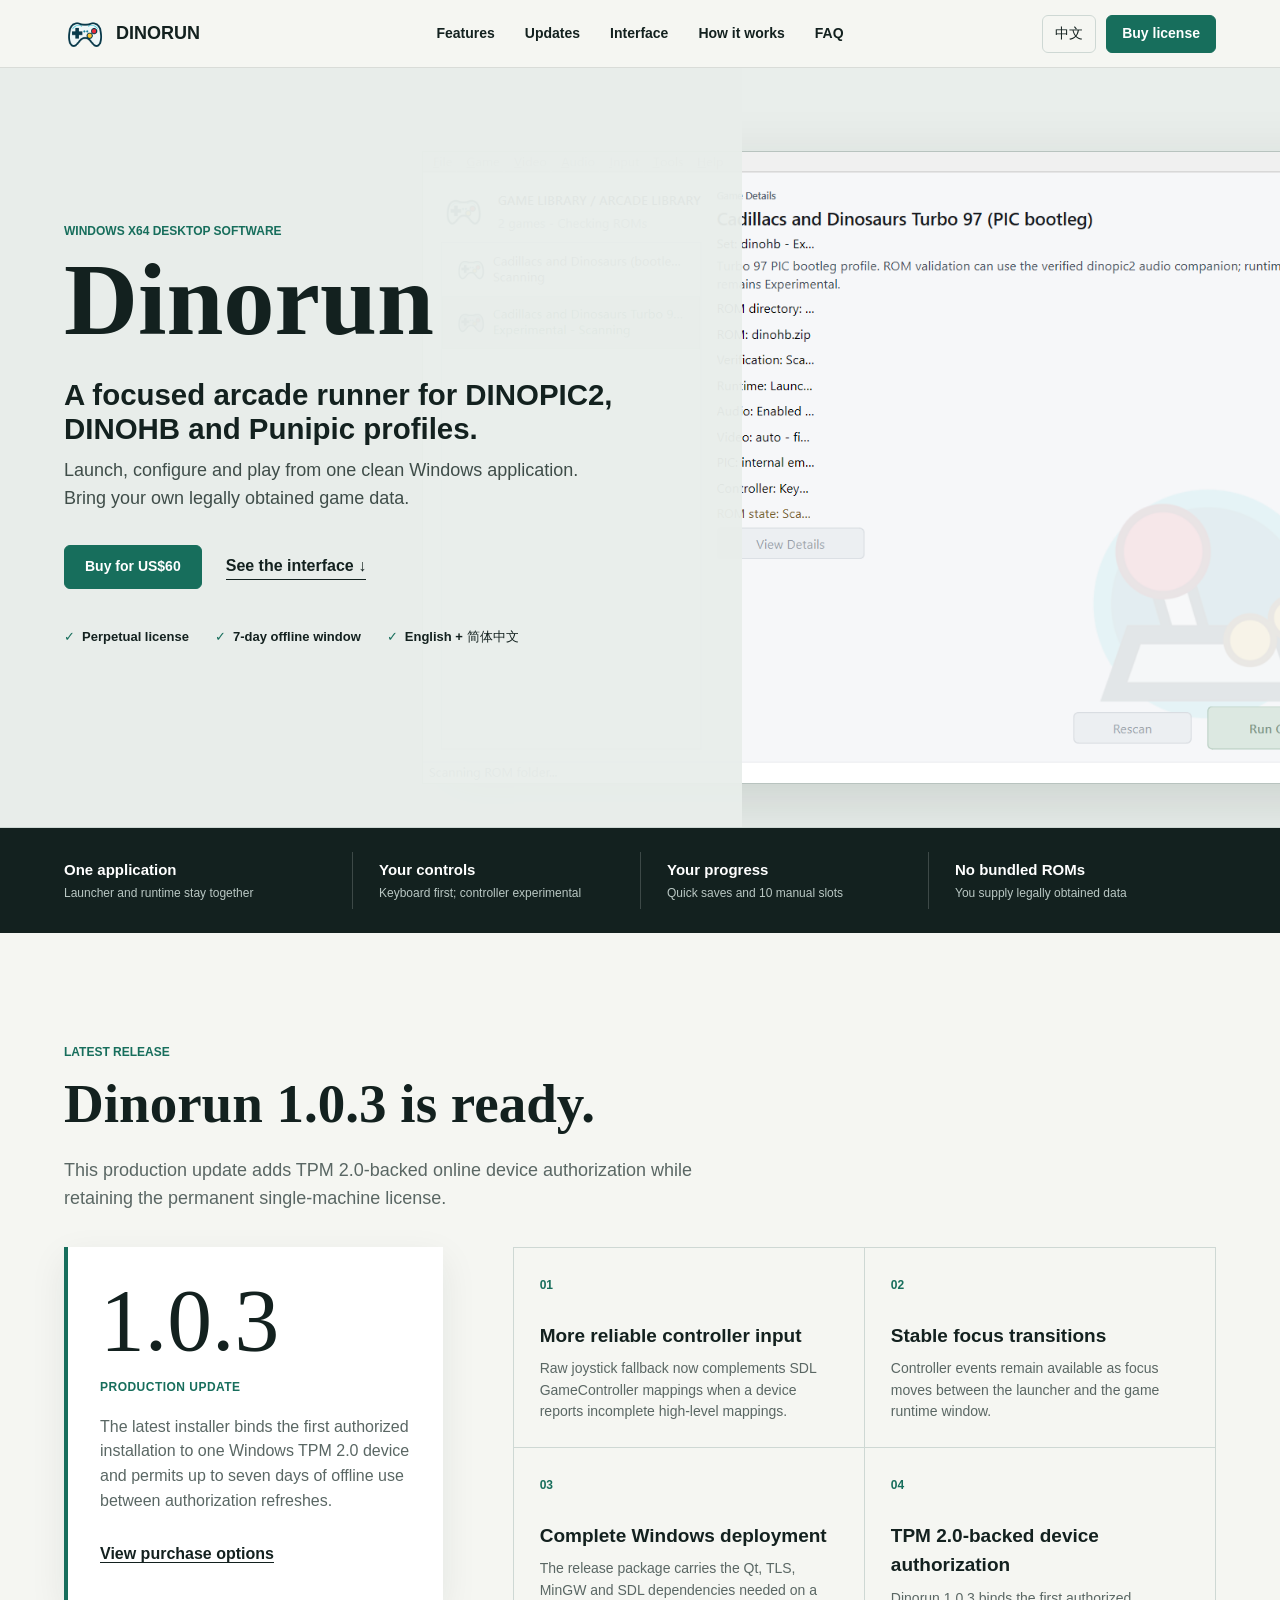
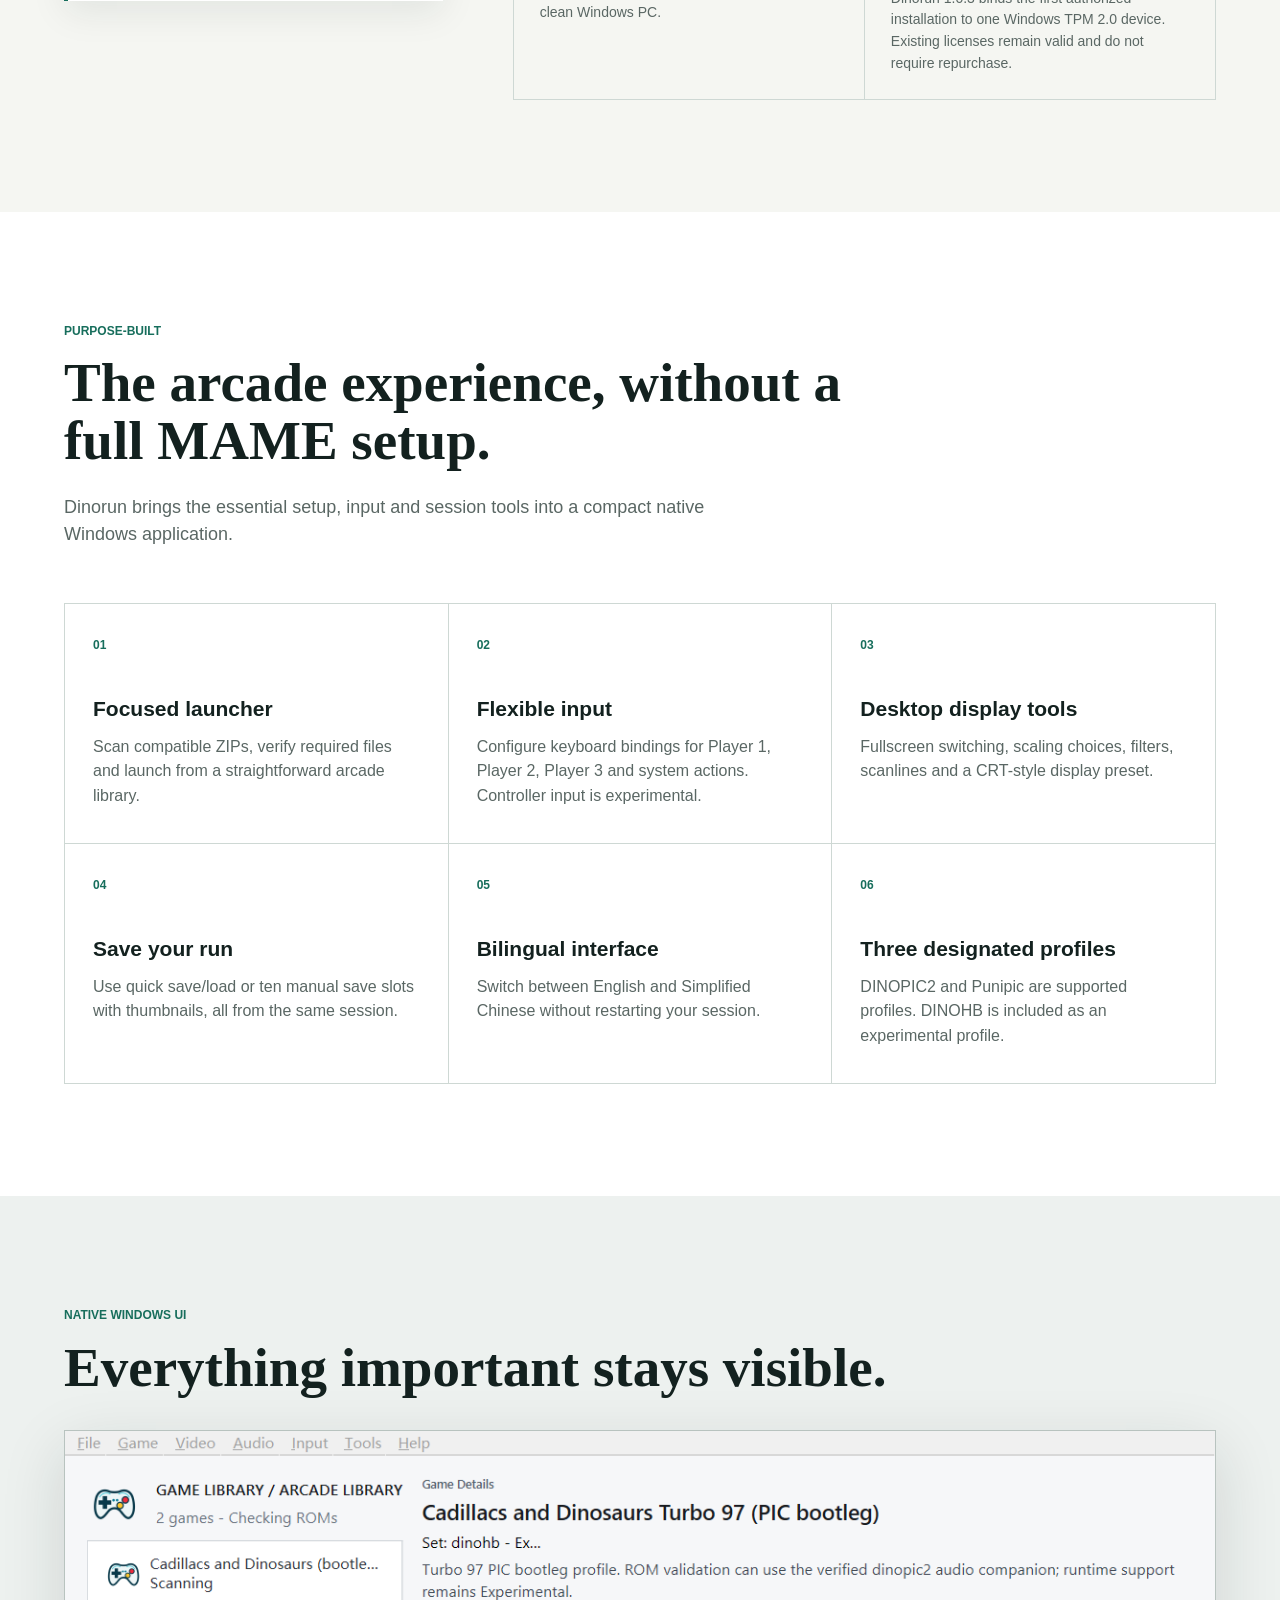
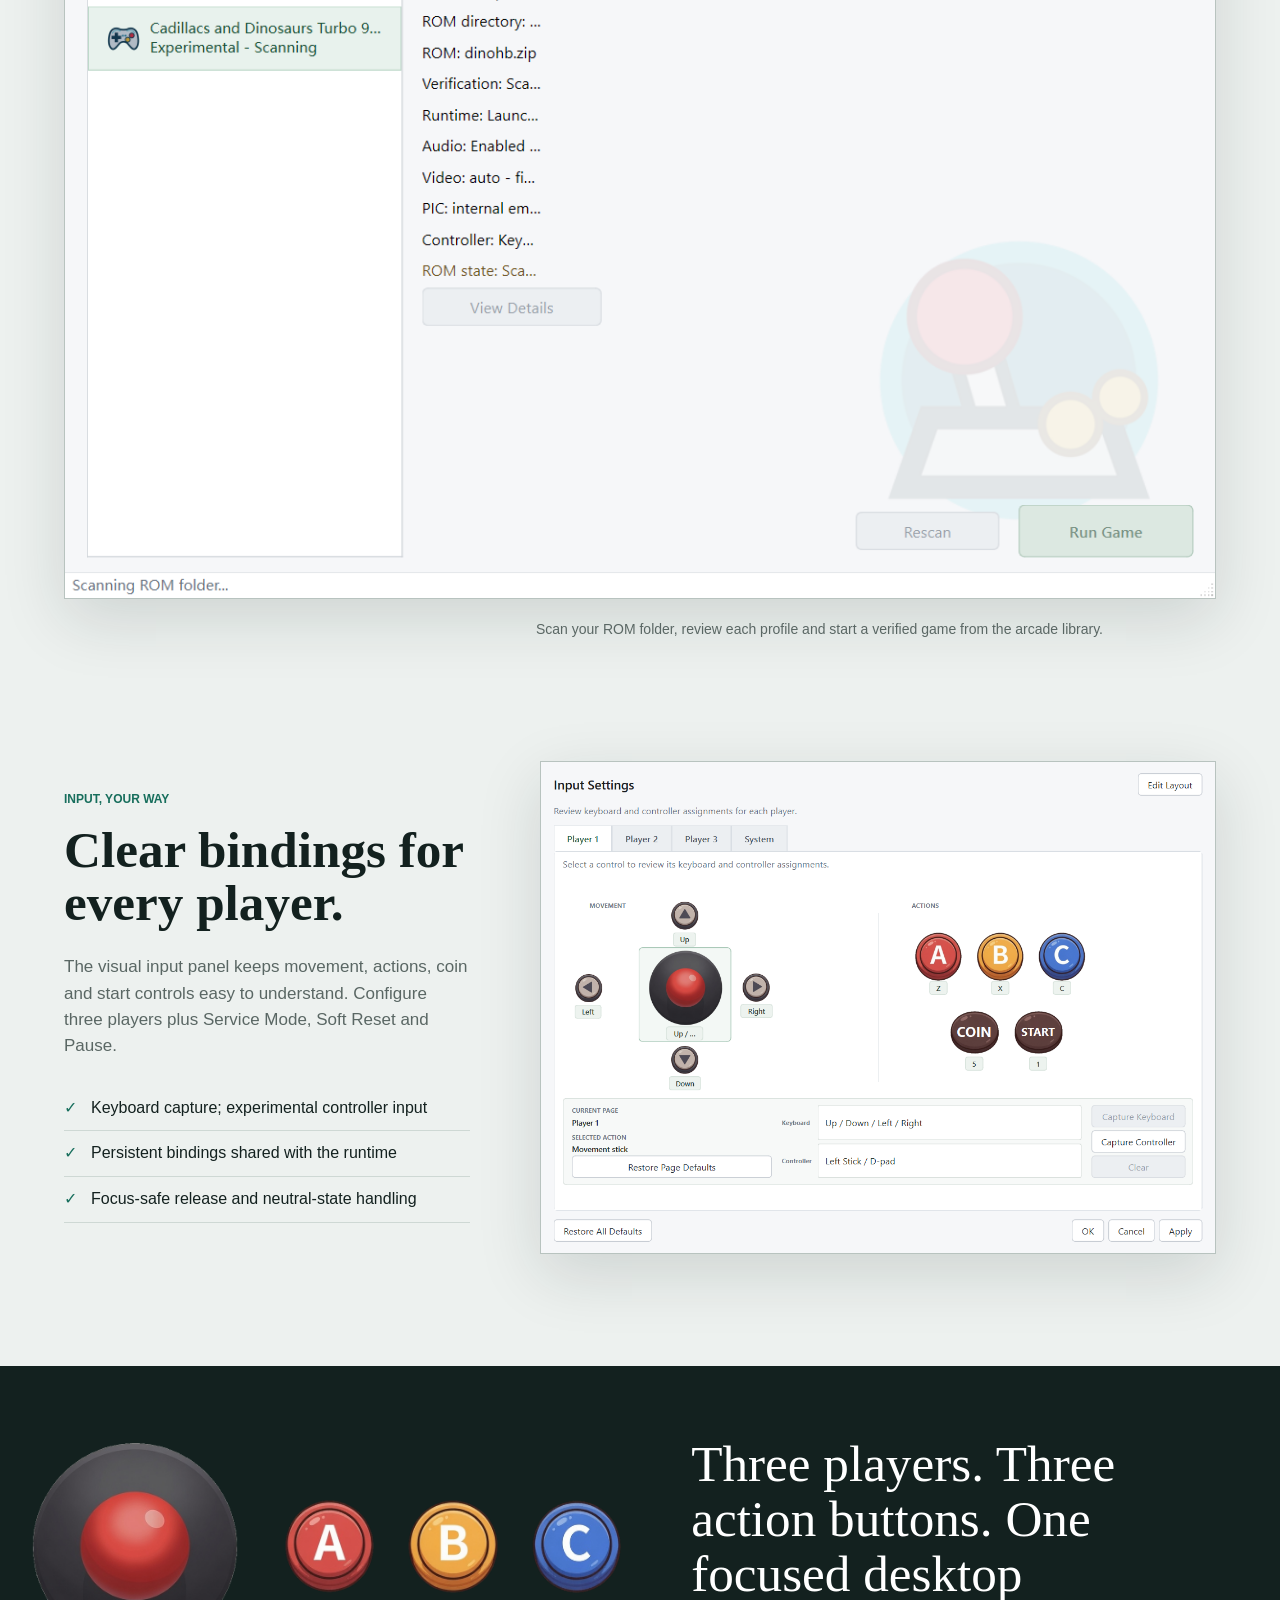
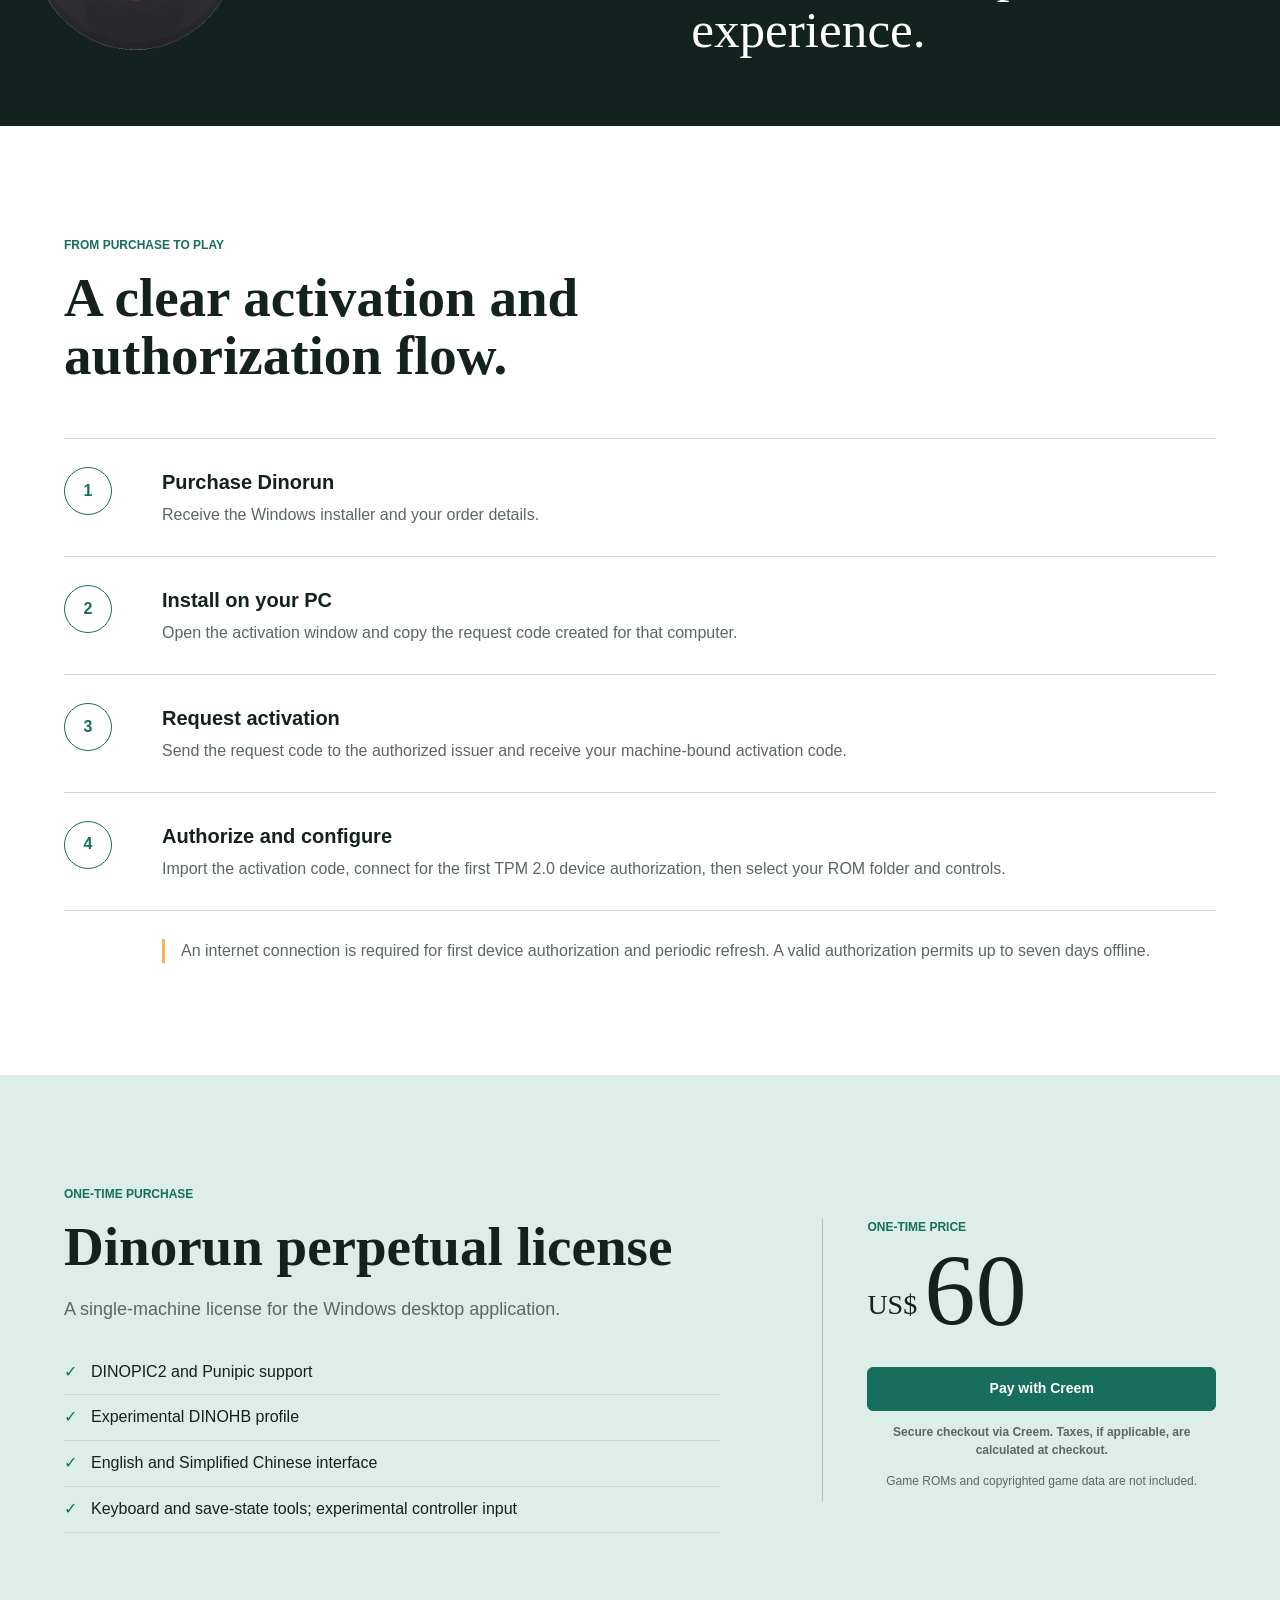
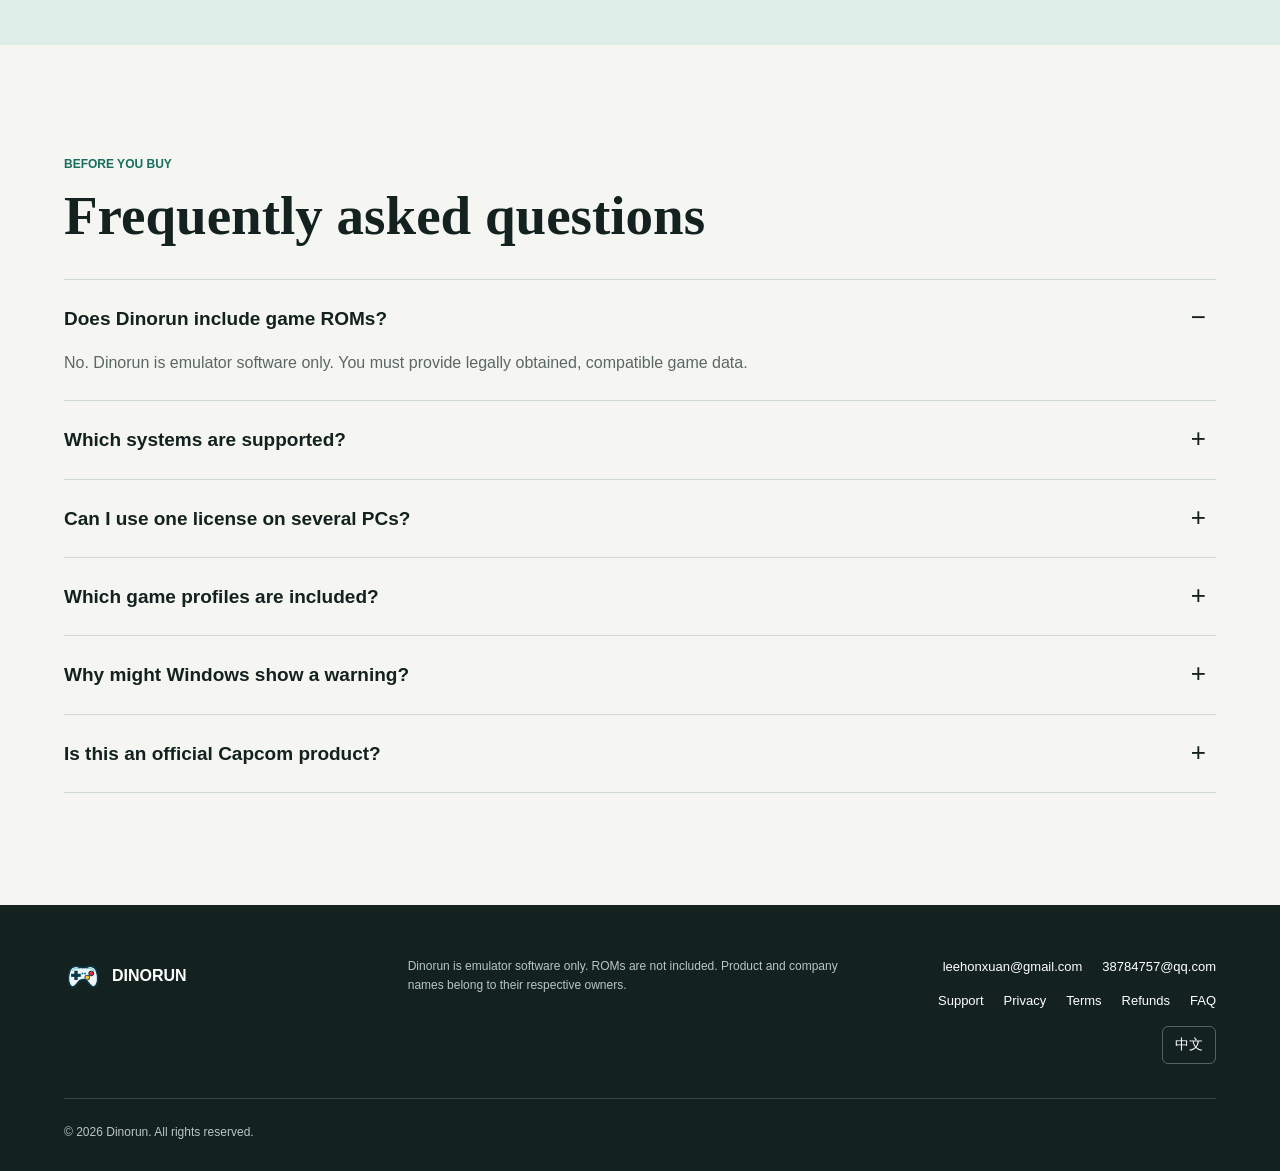
==== commit e983ab04: "Clarify Dinorun 1.0.3 online license requirements" ====
--- a/index.html
+++ b/index.html
@@ -7,7 +7,7 @@
   <meta name="theme-color" content="#f5f6f2">
   <meta property="og:type" content="website">
   <meta property="og:title" content="Dinorun - Focused arcade software for Windows">
-  <meta property="og:description" content="Dinorun 1.0.3 combines a streamlined Windows launcher, configurable controls, save states and a TPM-backed single-machine license. ROMs are not included.">
+  <meta property="og:description" content="Dinorun 1.0.3 combines a streamlined Windows launcher, configurable controls, save states and a TPM 2.0-backed single-machine license. ROMs are not included.">
   <meta property="og:image" content="assets/images/launcher-en.png">
   <title>Dinorun | Windows Arcade Software</title>
   <link rel="icon" href="assets/images/dinorun.ico">
@@ -70,13 +70,13 @@
       <div class="section-heading compact">
         <p class="eyebrow" data-i18n="updatesEyebrow">LATEST RELEASE</p>
         <h2 id="updates-title" data-i18n="updatesTitle">Dinorun 1.0.3 is ready.</h2>
-        <p data-i18n="updatesIntro">This production update improves controller input reliability and makes fresh Windows installations easier to deploy.</p>
+        <p data-i18n="updatesIntro">This production update adds TPM 2.0-backed online device authorization while retaining the permanent single-machine license.</p>
       </div>
       <div class="release-update-grid">
         <article class="release-update-summary">
           <div class="release-version">1.0.3</div>
           <p class="release-channel" data-i18n="updatesChannel">PRODUCTION UPDATE</p>
-            <p data-i18n="updatesSummary">The latest installer adds TPM-backed online device authorization while retaining the permanent single-machine license and a seven-day offline window.</p>
+            <p data-i18n="updatesSummary">The latest installer binds the first authorized installation to one Windows TPM 2.0 device and permits up to seven days of offline use between authorization refreshes.</p>
           <a class="text-link" href="#purchase" data-i18n="updatesCta">View purchase options</a>
         </article>
         <div class="release-update-list">
@@ -93,12 +93,12 @@
           <article>
             <span class="feature-number">03</span>
             <h3 data-i18n="updatesDeploymentTitle">Complete Windows deployment</h3>
-            <p data-i18n="updatesDeploymentBody">The release package carries the Qt, MinGW and SDL dependencies needed on a clean Windows PC.</p>
+            <p data-i18n="updatesDeploymentBody">The release package carries the Qt, TLS, MinGW and SDL dependencies needed on a clean Windows PC.</p>
           </article>
           <article>
             <span class="feature-number">04</span>
-            <h3 data-i18n="updatesPunipicTitle">TPM-backed device authorization</h3>
-            <p data-i18n="updatesPunipicBody">Dinorun 1.0.3 binds the first authorized installation to one Windows TPM device. Existing licenses remain valid and do not require repurchase.</p>
+            <h3 data-i18n="updatesPunipicTitle">TPM 2.0-backed device authorization</h3>
+            <p data-i18n="updatesPunipicBody">Dinorun 1.0.3 binds the first authorized installation to one Windows TPM 2.0 device. Existing licenses remain valid and do not require repurchase.</p>
           </article>
         </div>
       </div>
@@ -189,7 +189,7 @@
         <li><span>1</span><div><h3 data-i18n="stepOneTitle">Purchase Dinorun</h3><p data-i18n="stepOneBody">Receive the Windows installer and your order details.</p></div></li>
         <li><span>2</span><div><h3 data-i18n="stepTwoTitle">Install on your PC</h3><p data-i18n="stepTwoBody">Open the activation window and copy the request code created for that computer.</p></div></li>
         <li><span>3</span><div><h3 data-i18n="stepThreeTitle">Request activation</h3><p data-i18n="stepThreeBody">Send the request code to the authorized issuer and receive your machine-bound activation code.</p></div></li>
-        <li><span>4</span><div><h3 data-i18n="stepFourTitle">Authorize and configure</h3><p data-i18n="stepFourBody">Import the activation code, connect once for TPM device authorization, then select your ROM folder and controls.</p></div></li>
+        <li><span>4</span><div><h3 data-i18n="stepFourTitle">Authorize and configure</h3><p data-i18n="stepFourBody">Import the activation code, connect for the first TPM 2.0 device authorization, then select your ROM folder and controls.</p></div></li>
       </ol>
       <p class="note" data-i18n="activationNote">An internet connection is required for first device authorization and periodic refresh. A valid authorization permits up to seven days offline.</p>
     </section>
@@ -209,7 +209,7 @@
       <div class="price-panel">
         <p data-i18n="priceLabel">ONE-TIME PRICE</p>
         <div class="price"><span>US$</span>60</div>
-        <a class="button button-wide buy-link" href="#purchase" data-i18n="buyNow">Buy securely</a>
+        <a class="button button-wide buy-link" href="#purchase" data-i18n="buyNow">Pay with Creem</a>
         <p class="checkout-status" data-i18n="checkoutPending">Secure checkout via Creem. Taxes, if applicable, are calculated at checkout.</p>
         <p class="price-fine" data-i18n="priceFine">Game ROMs and copyrighted game data are not included.</p>
       </div>
@@ -227,7 +227,7 @@
         </details>
         <details>
           <summary data-i18n="faqSystemQ">Which systems are supported?</summary>
-          <p data-i18n="faqSystemA">Dinorun is built for Windows x64 desktop computers. It is not offered for Android, iOS or macOS.</p>
+          <p data-i18n="faqSystemA">Dinorun requires a Windows x64 desktop computer with a working TPM 2.0 and internet access for first device authorization and periodic refresh. It is not offered for Android, iOS or macOS.</p>
         </details>
         <details>
           <summary data-i18n="faqLicenseQ">Can I use one license on several PCs?</summary>
